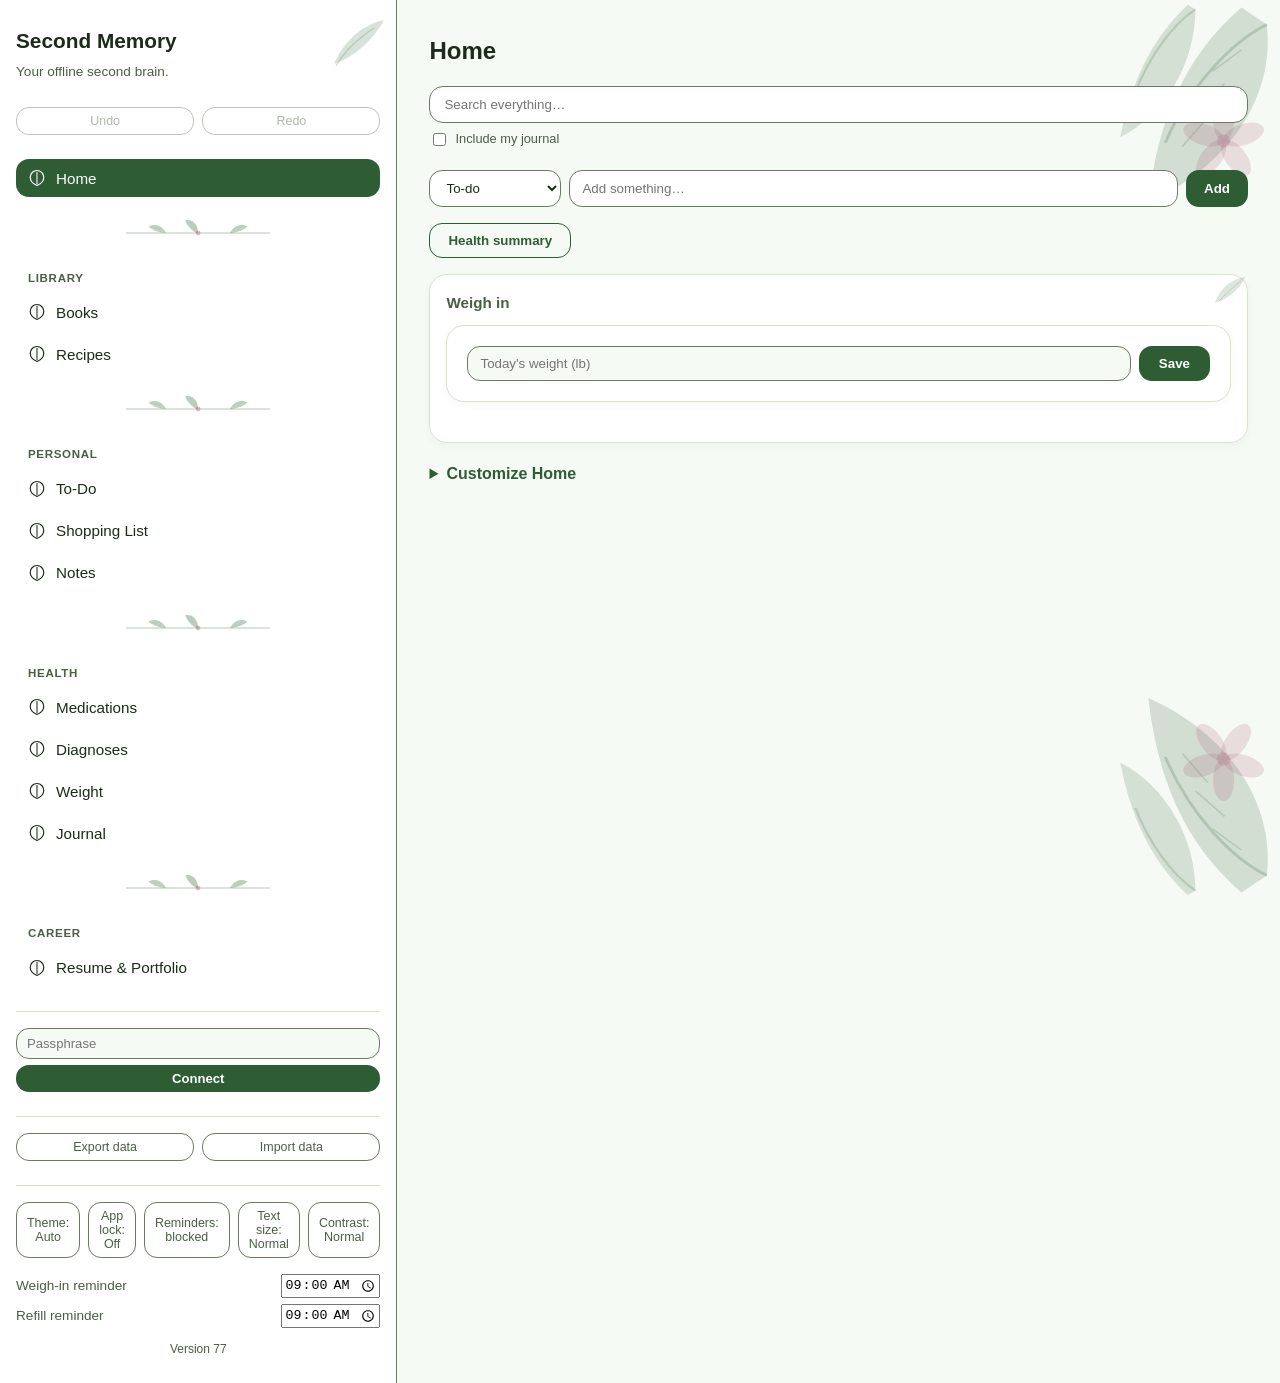
==== index.html @ 5f90b062 "v77: third full review: fix focus after recipe redraw, case-sensitive share grouping, to-do with no " ====
<!DOCTYPE html>
<html lang="en">
<head>
<meta charset="UTF-8">
<meta name="viewport" content="width=device-width, initial-scale=1.0">
<title>Second Memory</title>
<!-- Applies the Menu choices (theme, text size, contrast) and the lock state before the page paints, so nothing flashes. -->
<script>
try { var t = localStorage.getItem('secondMemory.theme.v1'); if (t === 'light' || t === 'dark') document.documentElement.setAttribute('data-theme', t); } catch (e) { /* storage unavailable: follow the device */ }
try { var z = localStorage.getItem('secondMemory.textSize.v1'); if (z === 'large' || z === 'larger') document.documentElement.setAttribute('data-text', z); } catch (e) { /* storage unavailable: normal size */ }
try { if (localStorage.getItem('secondMemory.contrast.v1') === 'high') document.documentElement.setAttribute('data-contrast', 'high'); } catch (e) { /* storage unavailable: normal contrast */ }
// If an app lock is set, start locked (the lock screen is shown by CSS until the PIN is entered).
try { if (localStorage.getItem('secondMemory.lock.v1')) document.documentElement.setAttribute('data-locked', '1'); } catch (e) { /* storage unavailable: no lock */ }
</script>
<link rel="stylesheet" href="style.css">
<link rel="manifest" href="manifest.json">
<link rel="icon" type="image/png" href="icons/apple-touch-icon.png">
<link rel="apple-touch-icon" sizes="180x180" href="icons/apple-touch-icon.png">
<meta name="mobile-web-app-capable" content="yes">
<meta name="apple-mobile-web-app-capable" content="yes">
<meta name="apple-mobile-web-app-title" content="Second Memory">
<meta name="apple-mobile-web-app-status-bar-style" content="black-translucent">
<meta name="theme-color" content="#2E5D34">
</head>
<body>
<!-- App shell: sidebar on the left, one visible tab section on the right. app.js shows a tab by un-hiding its section. -->
<div class="app-shell">
  <!-- Sidebar: app title, undo/redo, tab navigation (grouped), then sync and backup controls. On phones it collapses behind the Menu button. -->
  <nav class="sidebar" id="sidebar-nav-content" aria-label="Collections">
    <div class="sidebar-header">
      <h1>Second Memory</h1>
      <p class="tagline">Your offline second brain.</p>
      <button type="button" id="sidebar-toggle" class="sidebar-toggle" aria-expanded="false" aria-controls="sidebar-nav-content">
        <span class="sidebar-toggle-icon" aria-hidden="true"></span>
        Menu
      </button>
    </div>
    <!-- Undo/redo for the last add, edit, delete or move; enabled and labelled by app.js. -->
    <div class="undo-redo-panel" id="undo-redo-panel">
      <button type="button" id="undo-btn" disabled>Undo</button>
      <button type="button" id="redo-btn" disabled>Redo</button>
    </div>

    <!-- Tab navigation. Each button's data-tab names the section whose id is "<tab>-collection". -->
    <ul class="nav-list">
      <li class="nav-group">
        <ul class="nav-group-items">
          <li>
            <button type="button" class="nav-item" data-tab="home">
              <svg class="nav-icon" viewBox="0 0 24 24" width="18" height="18" aria-hidden="true" focusable="false">
                <path d="M12 2C7 2 3 6 3 11c0 5 4 9 9 11 5-2 9-6 9-11 0-5-4-9-9-9z" fill="none" stroke="currentColor" stroke-width="1.6"/>
                <path d="M12 4v16" stroke="currentColor" stroke-width="1.4"/>
              </svg>
              Home
            </button>
          </li>
        </ul>
      </li>
      <li class="nav-divider"><div class="leaf-divider" aria-hidden="true"></div></li>
      <li class="nav-group">
        <p class="nav-group-label">Library</p>
        <ul class="nav-group-items">
          <li>
            <button type="button" class="nav-item" data-tab="books">
              <svg class="nav-icon" viewBox="0 0 24 24" width="18" height="18" aria-hidden="true" focusable="false">
                <path d="M12 2C7 2 3 6 3 11c0 5 4 9 9 11 5-2 9-6 9-11 0-5-4-9-9-9z" fill="none" stroke="currentColor" stroke-width="1.6"/>
                <path d="M12 4v16" stroke="currentColor" stroke-width="1.4"/>
              </svg>
              Books
            </button>
          </li>
          <li>
            <button type="button" class="nav-item" data-tab="recipes">
              <svg class="nav-icon" viewBox="0 0 24 24" width="18" height="18" aria-hidden="true" focusable="false">
                <path d="M12 2C7 2 3 6 3 11c0 5 4 9 9 11 5-2 9-6 9-11 0-5-4-9-9-9z" fill="none" stroke="currentColor" stroke-width="1.6"/>
                <path d="M12 4v16" stroke="currentColor" stroke-width="1.4"/>
              </svg>
              Recipes
            </button>
          </li>
        </ul>
      </li>
      <li class="nav-divider"><div class="leaf-divider" aria-hidden="true"></div></li>
      <li class="nav-group">
        <p class="nav-group-label">Personal</p>
        <ul class="nav-group-items">
          <li>
            <button type="button" class="nav-item" data-tab="todo">
              <svg class="nav-icon" viewBox="0 0 24 24" width="18" height="18" aria-hidden="true" focusable="false">
                <path d="M12 2C7 2 3 6 3 11c0 5 4 9 9 11 5-2 9-6 9-11 0-5-4-9-9-9z" fill="none" stroke="currentColor" stroke-width="1.6"/>
                <path d="M12 4v16" stroke="currentColor" stroke-width="1.4"/>
              </svg>
              To-Do
            </button>
          </li>
          <li>
            <button type="button" class="nav-item" data-tab="shopping">
              <svg class="nav-icon" viewBox="0 0 24 24" width="18" height="18" aria-hidden="true" focusable="false">
                <path d="M12 2C7 2 3 6 3 11c0 5 4 9 9 11 5-2 9-6 9-11 0-5-4-9-9-9z" fill="none" stroke="currentColor" stroke-width="1.6"/>
                <path d="M12 4v16" stroke="currentColor" stroke-width="1.4"/>
              </svg>
              Shopping List
            </button>
          </li>
          <li>
            <button type="button" class="nav-item" data-tab="notes">
              <svg class="nav-icon" viewBox="0 0 24 24" width="18" height="18" aria-hidden="true" focusable="false">
                <path d="M12 2C7 2 3 6 3 11c0 5 4 9 9 11 5-2 9-6 9-11 0-5-4-9-9-9z" fill="none" stroke="currentColor" stroke-width="1.6"/>
                <path d="M12 4v16" stroke="currentColor" stroke-width="1.4"/>
              </svg>
              Notes
            </button>
          </li>
        </ul>
      </li>
      <li class="nav-divider"><div class="leaf-divider" aria-hidden="true"></div></li>
      <li class="nav-group">
        <p class="nav-group-label">Health</p>
        <ul class="nav-group-items">
          <li>
            <button type="button" class="nav-item" data-tab="medications">
              <svg class="nav-icon" viewBox="0 0 24 24" width="18" height="18" aria-hidden="true" focusable="false">
                <path d="M12 2C7 2 3 6 3 11c0 5 4 9 9 11 5-2 9-6 9-11 0-5-4-9-9-9z" fill="none" stroke="currentColor" stroke-width="1.6"/>
                <path d="M12 4v16" stroke="currentColor" stroke-width="1.4"/>
              </svg>
              Medications
            </button>
          </li>
          <li>
            <button type="button" class="nav-item" data-tab="diagnoses">
              <svg class="nav-icon" viewBox="0 0 24 24" width="18" height="18" aria-hidden="true" focusable="false">
                <path d="M12 2C7 2 3 6 3 11c0 5 4 9 9 11 5-2 9-6 9-11 0-5-4-9-9-9z" fill="none" stroke="currentColor" stroke-width="1.6"/>
                <path d="M12 4v16" stroke="currentColor" stroke-width="1.4"/>
              </svg>
              Diagnoses
            </button>
          </li>
          <li>
            <button type="button" class="nav-item" data-tab="weight">
              <svg class="nav-icon" viewBox="0 0 24 24" width="18" height="18" aria-hidden="true" focusable="false">
                <path d="M12 2C7 2 3 6 3 11c0 5 4 9 9 11 5-2 9-6 9-11 0-5-4-9-9-9z" fill="none" stroke="currentColor" stroke-width="1.6"/>
                <path d="M12 4v16" stroke="currentColor" stroke-width="1.4"/>
              </svg>
              Weight
            </button>
          </li>
          <li>
            <button type="button" class="nav-item" data-tab="journal">
              <svg class="nav-icon" viewBox="0 0 24 24" width="18" height="18" aria-hidden="true" focusable="false">
                <path d="M12 2C7 2 3 6 3 11c0 5 4 9 9 11 5-2 9-6 9-11 0-5-4-9-9-9z" fill="none" stroke="currentColor" stroke-width="1.6"/>
                <path d="M12 4v16" stroke="currentColor" stroke-width="1.4"/>
              </svg>
              Journal
            </button>
          </li>
        </ul>
      </li>
      <li class="nav-divider"><div class="leaf-divider" aria-hidden="true"></div></li>
      <li class="nav-group">
        <p class="nav-group-label">Career</p>
        <ul class="nav-group-items">
          <li>
            <button type="button" class="nav-item" data-tab="resume">
              <svg class="nav-icon" viewBox="0 0 24 24" width="18" height="18" aria-hidden="true" focusable="false">
                <path d="M12 2C7 2 3 6 3 11c0 5 4 9 9 11 5-2 9-6 9-11 0-5-4-9-9-9z" fill="none" stroke="currentColor" stroke-width="1.6"/>
                <path d="M12 4v16" stroke="currentColor" stroke-width="1.4"/>
              </svg>
              Resume &amp; Portfolio
            </button>
          </li>
        </ul>
      </li>
    </ul>

    <!-- Sync area: status line with Sync now / Change buttons, an unsynced-changes note, and the
         passphrase form shown until sync is set up. Sync only runs when the user asks. -->
    <div class="sync-panel">
      <div class="sync-status" id="sync-status" hidden>
        <span class="sync-status-text" id="sync-status-text" role="status">Sync not set up</span>
        <button type="button" class="sync-change-btn" id="sync-now-btn">Sync now</button>
        <button type="button" class="sync-change-btn" id="sync-change-btn">Change</button>
      </div>
      <p class="sync-pending" id="sync-pending" role="status" hidden></p>
      <div id="sync-setup" hidden>
        <form id="sync-setup-form" class="sync-setup-form">
          <input type="password" id="sync-token-input" placeholder="Passphrase" required aria-label="Sync passphrase">
          <button type="submit">Connect</button>
        </form>
      </div>
    </div>

    <!-- Backup area: export all data to a JSON file, or import one back (import merges, never wipes). -->
    <div class="data-io">
      <div class="data-io-buttons">
        <button type="button" id="export-data-btn" class="data-io-btn">Export data</button>
        <button type="button" id="import-data-btn" class="data-io-btn">Import data</button>
      </div>
      <input type="file" id="import-file-input" accept="application/json" hidden>
      <p class="sync-status-text data-io-status" id="data-io-status" role="status" hidden></p>
    </div>

    <!-- Menu footer: Theme, App lock, Reminders, Text size and Contrast buttons (labels filled by app.js) and the app version. -->
    <div class="data-io">
      <div class="data-io-buttons">
        <button type="button" id="theme-btn" class="data-io-btn">Theme: Auto</button>
        <button type="button" id="lock-btn" class="data-io-btn">App lock: Off</button>
        <button type="button" id="lock-now-btn" class="data-io-btn" hidden>Lock now</button>
        <button type="button" id="reminders-btn" class="data-io-btn">Reminders: Off</button>
        <button type="button" id="text-size-btn" class="data-io-btn">Text size: Normal</button>
        <button type="button" id="contrast-btn" class="data-io-btn">Contrast: Normal</button>
      </div>
      <p class="sync-status-text data-io-status" id="reminders-status" role="status" hidden></p>
      <!-- When the reminders go out each day; shown while Reminders is on. -->
      <div class="reminder-times" id="reminder-times" hidden>
        <label>Weigh-in reminder <input type="time" id="weigh-time-input" value="09:00" aria-label="Weigh-in reminder time"></label>
        <label>Refill reminder <input type="time" id="refill-time-input" value="09:00" aria-label="Refill reminder time"></label>
      </div>
      <p class="app-version" id="app-version"></p>
    </div>
  </nav>

  <!-- Main content: the reminder banner, then one <section> per tab. Only the active one is visible. -->
  <main class="content">
    <!-- Home tab: search-everything box, quick add, then today panels (to-dos, refills, weigh-in, weight, pinned recipes, still to buy, reading). Filled by renderHome; the Customize list hides panels. -->
    <section class="collection" id="home-collection" hidden>
      <div class="collection-toolbar">
        <h2>Home</h2>
      </div>

      <div class="global-search">
        <input type="search" id="global-search-input" placeholder="Search everything…" aria-label="Search everything">
        <label class="global-search-journal"><input type="checkbox" id="global-search-journal" autocomplete="off"> Include my journal</label>
        <div id="global-search-results" role="region" aria-label="Search results" aria-live="polite" hidden></div>
      </div>

      <!-- Quick add: drop a to-do, shopping item or note in without opening its tab. -->
      <form class="quick-add" id="quick-add-form">
        <select id="quick-add-type" aria-label="What to add">
          <option value="todo">To-do</option>
          <option value="shopping">Shopping item</option>
          <option value="note">Note</option>
        </select>
        <input type="text" id="quick-add-input" placeholder="Add something…" aria-label="Text to add" required>
        <button type="submit">Add</button>
        <p class="quick-add-status" id="quick-add-status" role="status" hidden></p>
      </form>

      <p class="home-actions"><button type="button" class="journal-summary-btn" id="health-summary-btn">Health summary</button></p>

      <p class="stats-line" id="home-stats"></p>
      <div id="home-backup-notes" hidden></div>
      <p class="empty-state" id="home-empty-state" hidden>
        Nothing needs your attention today — you're all caught up.
      </p>

      <div class="columns" id="home-widgets">
        <div class="column" id="home-todo-panel" hidden>
          <h3>To-Do</h3>
          <ul class="card-list" id="home-todo-list"></ul>
        </div>
        <div class="column" id="home-refills-panel" hidden>
          <h3>Medication Refills</h3>
          <ul class="card-list" id="home-refills-list"></ul>
        </div>
        <div class="column" id="home-weigh-panel" hidden>
          <h3>Weigh in</h3>
          <form class="home-weigh-form add-form" id="home-weigh-form" novalidate>
            <input type="number" id="home-weigh-input" min="0.1" max="1500" step="any" placeholder="Today's weight (lb)" aria-label="Today's weight in pounds">
            <button type="submit">Save</button>
          </form>
          <p class="form-error" id="home-weigh-error" role="alert" hidden></p>
        </div>
        <div class="column" id="home-weight-panel" hidden>
          <h3>Weight</h3>
          <p class="weight-trend" id="home-weight-text"></p>
          <svg class="home-sparkline" id="home-weight-spark" viewBox="0 0 120 32" role="img" aria-label="Recent weights"></svg>
        </div>
        <div class="column" id="home-recipes-panel" hidden>
          <h3>Pinned recipes</h3>
          <ul class="card-list" id="home-recipes-list"></ul>
        </div>
        <div class="column" id="home-shopping-panel" hidden>
          <h3>Still to buy</h3>
          <ul class="card-list" id="home-shopping-list"></ul>
        </div>
        <div class="column" id="home-reading-panel" hidden>
          <h3>Currently Reading</h3>
          <ul class="card-list" id="home-reading-list"></ul>
        </div>
      </div>

      <!-- Choose which of the panels above you want to see. Saved on this device. -->
      <details class="home-customize">
        <summary>Customize Home</summary>
        <div class="home-customize-list" id="home-customize-list"></div>
      </details>
    </section>

    <!-- Books tab: add form and one column per reading status. Cards come from books-card-template via renderBooks. -->
    <section class="collection" id="books-collection" hidden>
      <div class="collection-toolbar">
        <h2>Books</h2>
        <input type="search" id="books-search-input" placeholder="Search title or author…" aria-label="Search books">
        <select id="books-sort-input" aria-label="Sort books">
          <option value="author_asc">Sort: Author (A–Z)</option>
          <option value="title_asc">Sort: Title (A–Z)</option>
          <option value="date_added_desc">Sort: Date Added (Newest first)</option>
          <option value="date_added_asc">Sort: Date Added (Oldest first)</option>
        </select>
      </div>

      <p class="stats-line" id="books-stats"></p>

      <!-- Reading goal for this year: books finished so far, a progress bar, and a goal you set. Drawn by renderReadingGoal. -->
      <div class="reading-goal" id="reading-goal">
        <p class="reading-goal-text" id="reading-goal-text"></p>
        <progress class="reading-goal-bar" id="reading-goal-bar" max="1" value="0" aria-labelledby="reading-goal-text" hidden></progress>
        <p class="reading-goal-undated" id="reading-goal-undated" hidden></p>
        <form class="reading-goal-form" id="reading-goal-form" novalidate>
          <label for="reading-goal-input" id="reading-goal-label">Books to read this year</label>
          <input type="number" id="reading-goal-input" min="1" max="1000" step="1" placeholder="Goal" aria-label="Books to read this year">
          <button type="submit">Save goal</button>
          <button type="button" id="reading-goal-clear">Clear</button>
        </form>
        <p class="form-error" id="reading-goal-error" hidden></p>
      </div>

      <details class="add-dropdown">
      <summary>Add a book</summary>
      <form id="books-add-form" class="add-form">
        <input type="text" id="books-title-input" placeholder="Title" required aria-label="Book title">
        <input type="text" id="books-author-input" placeholder="Author" aria-label="Book author">
        <select id="books-status-input" aria-label="Status">
          <option value="want_to_buy">Want to buy</option>
          <option value="owned_unread">Owned — Unread</option>
          <option value="currently_reading">Currently Reading</option>
          <option value="owned_read">Owned — Read</option>
          <option value="textbook">Textbooks — Unread</option>
          <option value="textbook_read">Textbooks — Read</option>
          <option value="jons_bookshelf">Jon's Bookshelf — Unread</option>
          <option value="jons_bookshelf_read">Jon's Bookshelf — Read</option>
        </select>
        <button type="submit">Add book</button>
      </form>
      </details>

      <div class="columns book-columns">
        <div class="column" data-status="want_to_buy">
          <h3>Want to Buy <span class="count" data-count="want_to_buy">0</span></h3>
          <ul class="card-list" data-list="want_to_buy"></ul>
        </div>
        <div class="column" data-status="owned_unread">
          <h3>Owned — Unread <span class="count" data-count="owned_unread">0</span></h3>
          <ul class="card-list" data-list="owned_unread"></ul>
        </div>
        <div class="column" data-status="currently_reading">
          <h3>Currently Reading <span class="count" data-count="currently_reading">0</span></h3>
          <ul class="card-list" data-list="currently_reading"></ul>
        </div>
        <div class="column" data-status="owned_read">
          <h3>Owned — Read <span class="count" data-count="owned_read">0</span></h3>
          <ul class="card-list" data-list="owned_read"></ul>
        </div>
        <div class="column" data-status="textbook">
          <h3>Textbooks — Unread <span class="count" data-count="textbook">0</span></h3>
          <ul class="card-list" data-list="textbook"></ul>
        </div>
        <div class="column" data-status="textbook_read">
          <h3>Textbooks — Read <span class="count" data-count="textbook_read">0</span></h3>
          <ul class="card-list" data-list="textbook_read"></ul>
        </div>
        <div class="column" data-status="jons_bookshelf">
          <h3>Jon's Bookshelf — Unread <span class="count" data-count="jons_bookshelf">0</span></h3>
          <ul class="card-list" data-list="jons_bookshelf"></ul>
        </div>
        <div class="column" data-status="jons_bookshelf_read">
          <h3>Jon's Bookshelf — Read <span class="count" data-count="jons_bookshelf_read">0</span></h3>
          <ul class="card-list" data-list="jons_bookshelf_read"></ul>
        </div>
      </div>

      <p class="empty-state" id="books-empty-state" hidden>No books yet — add your first one above.</p>
    </section>

    <!-- Recipes tab: an "Add a recipe" dropdown, category chips and a row of recipe cards you scroll sideways (arrows or swipe). Cards come from recipes-card-template via renderRecipes. -->
    <section class="collection" id="recipes-collection" hidden>
      <div class="collection-toolbar toolbar-leaf">
        <h2>Recipes</h2>
        <input type="search" id="recipes-search-input" placeholder="Search recipes…" aria-label="Search recipes">
        <select id="recipes-sort-input" aria-label="Sort recipes">
          <option value="date_added_asc">Sort: Date Added (Oldest first)</option>
          <option value="date_added_desc">Sort: Date Added (Newest first)</option>
          <option value="title_asc">Sort: Title (A–Z)</option>
        </select>
      </div>

      <details class="add-dropdown" id="recipes-add-details">
      <summary>Add a recipe</summary>
      <form id="recipes-add-form" class="add-form add-form-stacked">
        <input type="text" id="recipes-title-input" placeholder="Title" required aria-label="Recipe title">
        <input type="text" id="recipes-category-input" placeholder="Category (optional)" aria-label="Recipe category">
        <textarea id="recipes-ingredients-input" placeholder="Ingredients (one per line)" aria-label="Recipe ingredients" rows="4"></textarea>
        <textarea id="recipes-steps-input" placeholder="Steps (one per line)" aria-label="Recipe steps" rows="4"></textarea>
        <textarea id="recipes-notes-input" placeholder="Notes (optional)" aria-label="Recipe notes" rows="2"></textarea>
        <button type="submit">Add recipe</button>
      </form>
      </details>

      <div class="chip-row" id="recipes-category-filters"></div>

      <div class="carousel">
        <button type="button" class="carousel-arrow" id="recipes-prev" aria-label="Previous recipes">&#8249;</button>
        <ul class="card-list carousel-track" id="recipes-list" tabindex="0" aria-label="Recipes, scroll sideways"></ul>
        <button type="button" class="carousel-arrow" id="recipes-next" aria-label="Next recipes">&#8250;</button>
      </div>

      <p class="empty-state" id="recipes-empty-state" hidden>No recipes yet — add your first one above.</p>
    </section>

    <!-- Medications tab: add form and list with start and refill dates. Cards come from medications-card-template via renderMedications. -->
    <section class="collection" id="medications-collection" hidden>
      <div class="collection-toolbar">
        <h2>Medications</h2>
        <input type="search" id="medications-search-input" placeholder="Search medications…" aria-label="Search medications">
        <select id="medications-sort-input" aria-label="Sort medications">
          <option value="name_asc">Sort: Name (A–Z)</option>
          <option value="start_date_desc">Sort: Start Date (Newest first)</option>
          <option value="start_date_asc">Sort: Start Date (Oldest first)</option>
        </select>
      </div>

      <details class="add-dropdown">
      <summary>Add a medication</summary>
      <form id="medications-add-form" class="add-form add-form-stacked">
        <input type="text" id="medications-name-input" placeholder="Name" required aria-label="Medication name">
        <input type="text" id="medications-dosage-input" placeholder="Dosage (e.g. 10mg)" aria-label="Medication dosage">
        <input type="text" id="medications-frequency-input" placeholder="Frequency (e.g. twice daily)" aria-label="Medication frequency">
        <input type="text" id="medications-doctor-input" placeholder="Prescribing doctor" aria-label="Prescribing doctor">
        <label class="date-field">Start date
          <input type="date" id="medications-start-input" min="1990-01-01" max="2100-12-31" aria-label="Start date">
        </label>
        <label class="date-field">Next refill date
          <input type="date" id="medications-refill-input" min="1990-01-01" max="2100-12-31" aria-label="Next refill date">
        </label>
        <textarea id="medications-notes-input" placeholder="Notes (optional)" aria-label="Medication notes" rows="2"></textarea>
        <p class="form-error" id="medications-form-error" hidden></p>
        <button type="submit">Add medication</button>
      </form>
      </details>

      <ul class="card-list flat-list" id="medications-list"></ul>

      <p class="empty-state" id="medications-empty-state" hidden>No medications yet — add your first one above.</p>
    </section>

    <!-- Journal tab: private, device-only entries (never synced). A step-by-step wizard for new entries,
         search and filters, a trends chart, a sideways timeline, and journal-only backup/restore.
         Built by renderJournal; the wizard by renderJournalStep. Uses no <template>. -->
    <section class="collection" id="journal-collection" hidden>
      <div class="collection-toolbar">
        <h2>Journal</h2>
      </div>
      <p class="stats-line journal-privacy">Private to this device and browser &mdash; never sent to the sync server. Use &ldquo;Back up journal&rdquo; below to keep a copy.</p>

      <div class="journal-start" id="journal-start">
        <button type="button" class="journal-start-btn" data-journal-type="daily">New journal entry</button>
        <button type="button" class="journal-start-btn" data-journal-type="dream">New dream entry</button>
        <button type="button" class="journal-start-btn" data-journal-type="therapy">New therapy session entry</button>
        <button type="button" class="journal-summary-btn" id="therapy-summary-btn">Therapy summary</button>

        <!-- A reflective prompt that changes each day; "Write about this" starts a journal entry with it filled in. -->
        <div class="journal-extra journal-prompt">
          <p class="journal-extra-label">Prompt of the day</p>
          <p class="journal-prompt-text" id="journal-prompt-text"></p>
          <button type="button" class="journal-secondary-btn" id="journal-prompt-btn">Write about this</button>
        </div>

        <!-- Entries written on this date one year ago (hidden when there are none). Filled by renderJournalExtras. -->
        <div class="journal-extra journal-lookback" id="journal-lookback" hidden>
          <p class="journal-extra-label">This day last year</p>
          <ul class="journal-lookback-list" id="journal-lookback-list"></ul>
        </div>
      </div>

      <form id="journal-wizard" class="journal-wizard" hidden>
        <p class="journal-progress" id="journal-progress" aria-live="polite"></p>
        <h3 class="journal-question" id="journal-question" aria-live="polite"></h3>
        <p class="journal-hint" id="journal-hint" hidden></p>
        <div class="journal-answer" id="journal-answer"></div>
        <p class="form-error" id="journal-error" role="alert" hidden></p>
        <div class="journal-wizard-actions">
          <button type="button" id="journal-back-btn" class="journal-secondary-btn">Back</button>
          <button type="button" id="journal-cancel-btn" class="journal-secondary-btn">Cancel</button>
          <button type="button" id="journal-skip-btn" class="journal-secondary-btn">Skip</button>
          <button type="submit" id="journal-next-btn">Next</button>
        </div>
      </form>

      <input type="search" id="journal-search-input" class="journal-search" placeholder="Search your journal…" aria-label="Search journal entries">
      <div class="chip-row" id="journal-filters"></div>
      <p class="sync-status-text" id="journal-search-count" role="status" hidden></p>

      <details class="journal-trends" id="journal-trends">
        <summary>Trends</summary>
        <div class="chip-row" id="journal-trend-range"></div>
        <p class="journal-trend-summary" id="journal-trend-summary"></p>
        <div id="journal-trend-chart" class="journal-chart"></div>
        <p class="journal-trend-legend" id="journal-trend-legend" hidden>
          <span><i class="trend-swatch trend-daily"></i> Day rating (journal)</span>
          <span><i class="trend-swatch trend-therapy"></i> Mood after therapy</span>
        </p>
        <p class="journal-trend-feelings" id="journal-trend-feelings"></p>
      </details>

      <div class="journal-nav" id="journal-nav" hidden>
        <button type="button" id="journal-scroll-prev" class="journal-secondary-btn" aria-label="Earlier entries">&lsaquo; Earlier</button>
        <div class="journal-date-strip" id="journal-date-strip" role="group" aria-label="Jump to a date"></div>
        <button type="button" id="journal-scroll-next" class="journal-secondary-btn" aria-label="Later entries">Later &rsaquo;</button>
      </div>
      <ul class="card-list journal-timeline" id="journal-list" tabindex="0" aria-label="Journal entries, oldest to newest. Scroll sideways."></ul>
      <p class="empty-state" id="journal-empty-state" hidden>No entries yet &mdash; start one above.</p>

      <div class="data-io-buttons journal-backup">
        <button type="button" id="journal-export-btn" class="data-io-btn">Back up journal</button>
        <button type="button" id="journal-import-btn" class="data-io-btn">Restore journal</button>
      </div>
      <input type="file" id="journal-import-file" accept="application/json" hidden>
      <p class="sync-status-text" id="journal-backup-last"></p>
      <p class="sync-status-text" id="journal-backup-status" role="status" hidden></p>
    </section>

    <!-- Weight tab: four headline figures (renderWeightStats), add form, and history. Cards come from weight-card-template via renderWeights. -->
    <section class="collection" id="weight-collection" hidden>
      <div class="collection-toolbar">
        <h2>Weight</h2>
      </div>

      <div class="weight-stats" id="weight-stats">
        <div class="weight-stat" data-stat="oldest">
          <span class="weight-stat-label">Oldest</span>
          <strong class="weight-stat-value">&mdash;</strong>
          <span class="weight-stat-date"></span>
        </div>
        <div class="weight-stat" data-stat="highest">
          <span class="weight-stat-label">Highest</span>
          <strong class="weight-stat-value">&mdash;</strong>
          <span class="weight-stat-date"></span>
        </div>
        <div class="weight-stat" data-stat="lowest">
          <span class="weight-stat-label">Lowest</span>
          <strong class="weight-stat-value">&mdash;</strong>
          <span class="weight-stat-date"></span>
        </div>
        <div class="weight-stat" data-stat="recent">
          <span class="weight-stat-label">Most recent</span>
          <strong class="weight-stat-value">&mdash;</strong>
          <span class="weight-stat-date"></span>
        </div>
      </div>

      <!-- Weight over time: a line chart with an optional goal line and a "last 30 days" change. Drawn by renderWeightChart. -->
      <div class="weight-chart-box" id="weight-chart-box">
        <div class="weight-chart-toolbar">
          <div class="chip-row weight-range-row" id="weight-range-row" role="group" aria-label="Chart range">
            <button type="button" class="chip chip-active" data-range="all">All</button>
            <button type="button" class="chip" data-range="90">90 days</button>
            <button type="button" class="chip" data-range="30">30 days</button>
          </div>
        </div>
        <svg class="weight-chart" id="weight-chart" viewBox="0 0 600 260" role="img" aria-label="Weight over time"></svg>
        <p class="weight-trend" id="weight-trend"></p>
        <form class="weight-goal-form" id="weight-goal-form" novalidate>
          <label for="weight-goal-input">Goal weight (lb)</label>
          <input type="number" id="weight-goal-input" min="0.1" max="1500" step="any" placeholder="Optional" aria-label="Goal weight in pounds">
          <button type="submit">Save goal</button>
          <button type="button" id="weight-goal-clear">Clear</button>
        </form>
        <p class="form-error" id="weight-goal-error" hidden></p>
      </div>

      <details class="add-dropdown">
      <summary>Add a weight</summary>
      <form id="weight-add-form" class="add-form add-form-stacked">
        <label class="date-field">Date
          <input type="date" id="weight-date-input" required aria-label="Date weighed">
        </label>
        <input type="number" id="weight-value-input" placeholder="Weight (lb)" min="0.1" max="1500" step="any" required aria-label="Weight in pounds">
        <input type="text" id="weight-note-input" placeholder="Note (optional)" aria-label="Note">
        <p class="form-error" id="weight-form-error" hidden></p>
        <button type="submit">Add weight</button>
      </form>
      </details>

      <h3 class="subsection-heading">History</h3>
      <ul class="card-list flat-list" id="weight-list"></ul>
      <p class="empty-state" id="weight-empty-state" hidden>No weights yet &mdash; add your first one above.</p>
    </section>

    <!-- Diagnoses tab: add form and one flat list of diagnoses. Cards come from diagnoses-card-template via renderDiagnoses. -->
    <section class="collection" id="diagnoses-collection" hidden>
      <div class="collection-toolbar">
        <h2>Diagnoses</h2>
        <input type="search" id="diagnoses-search-input" placeholder="Search diagnoses…" aria-label="Search diagnoses">
        <select id="diagnoses-sort-input" aria-label="Sort diagnoses">
          <option value="condition_asc">Sort: Condition (A–Z)</option>
          <option value="date_diagnosed_desc">Sort: Date Diagnosed (Newest first)</option>
          <option value="date_diagnosed_asc">Sort: Date Diagnosed (Oldest first)</option>
        </select>
      </div>

      <details class="add-dropdown">
      <summary>Add a diagnosis</summary>
      <form id="diagnoses-add-form" class="add-form add-form-stacked">
        <input type="text" id="diagnoses-condition-input" placeholder="Condition" required aria-label="Condition name">
        <label class="date-field">Date diagnosed
          <input type="date" id="diagnoses-date-input" aria-label="Date diagnosed">
        </label>
        <input type="text" id="diagnoses-provider-input" placeholder="Diagnosing provider" aria-label="Diagnosing provider">
        <textarea id="diagnoses-notes-input" placeholder="Notes (optional)" aria-label="Diagnosis notes" rows="2"></textarea>
        <button type="submit">Add diagnosis</button>
      </form>
      </details>

      <ul class="card-list flat-list" id="diagnoses-list"></ul>

      <p class="empty-state" id="diagnoses-empty-state" hidden>No diagnoses yet — add your first one above.</p>
    </section>

    <!-- To-Do tab: add form (with optional repeat), done/not-done chips and a flat list. Cards come from todo-card-template via renderTodos. -->
    <section class="collection" id="todo-collection" hidden>
      <div class="collection-toolbar toolbar-leaf">
        <h2>To-Do</h2>
        <input type="search" id="todo-search-input" placeholder="Search tasks…" aria-label="Search to-dos">
        <select id="todo-sort-input" aria-label="Sort to-dos">
          <option value="due_date_asc">Sort: Due Date (Soonest first)</option>
          <option value="due_date_desc">Sort: Due Date (Latest first)</option>
          <option value="date_added_desc">Sort: Date Added (Newest first)</option>
          <option value="date_added_asc">Sort: Date Added (Oldest first)</option>
        </select>
      </div>

      <form id="todo-add-form" class="add-form">
        <input type="text" id="todo-task-input" placeholder="Task" required aria-label="Task">
        <label class="date-field">Due date
          <input type="date" id="todo-due-input" aria-label="Due date">
        </label>
        <select id="todo-repeat-input" aria-label="Repeat">
          <option value="">Doesn't repeat</option>
          <option value="daily">Repeats every day</option>
          <option value="weekly">Repeats every week</option>
          <option value="monthly">Repeats every month</option>
        </select>
        <button type="submit">Add to-do</button>
      </form>

      <div class="chip-row" id="todo-completed-filters"></div>

      <ul class="card-list flat-list" id="todo-list"></ul>

      <p class="empty-state" id="todo-empty-state" hidden>No to-dos yet — add your first one above.</p>
    </section>

    <!-- Shopping List tab: add form, category and checked chips, flat list. Cards come from shopping-card-template via renderShoppingList. -->
    <section class="collection" id="shopping-collection" hidden>
      <div class="collection-toolbar toolbar-leaf">
        <h2>Shopping List</h2>
        <input type="search" id="shopping-search-input" placeholder="Search items…" aria-label="Search shopping list">
        <select id="shopping-sort-input" aria-label="Sort shopping list">
          <option value="date_added_asc">Sort: Date Added (Oldest first)</option>
          <option value="date_added_desc">Sort: Date Added (Newest first)</option>
          <option value="item_asc">Sort: Item (A–Z)</option>
        </select>
      </div>

      <form id="shopping-add-form" class="add-form">
        <input type="text" id="shopping-item-input" placeholder="Item" required aria-label="Item">
        <input type="text" id="shopping-quantity-input" placeholder="Quantity (optional)" aria-label="Quantity">
        <input type="text" id="shopping-category-input" placeholder="Category (optional)" aria-label="Category">
        <button type="submit">Add item</button>
      </form>

      <!-- Share the list as text (share sheet, else copied to the clipboard). -->
      <p class="share-row">
        <button type="button" class="share-btn" id="shopping-share-btn">Share list</button>
        <span class="share-status" id="shopping-share-status" role="status"></span>
      </p>

      <!-- Things bought before that are not on the list now; one tap puts them back (renderBuyAgain). -->
      <div class="buy-again" id="shopping-buy-again" hidden>
        <p class="buy-again-label">Buy again</p>
        <div class="chip-row" id="shopping-buy-again-chips"></div>
      </div>

      <div class="chip-row" id="shopping-category-filters"></div>
      <div class="chip-row" id="shopping-checked-filters"></div>

      <ul class="card-list flat-list" id="shopping-list"></ul>

      <p class="empty-state" id="shopping-empty-state" hidden>Your shopping list is empty — add an item above.</p>
    </section>

    <!-- Notes tab: add form and a list of note previews. Cards come from notes-card-template via renderNotes. -->
    <section class="collection" id="notes-collection" hidden>
      <div class="collection-toolbar toolbar-leaf">
        <h2>Notes</h2>
        <input type="search" id="notes-search-input" placeholder="Search notes…" aria-label="Search notes">
        <select id="notes-sort-input" aria-label="Sort notes">
          <option value="date_modified_desc">Sort: Last Updated (Newest first)</option>
          <option value="date_modified_asc">Sort: Last Updated (Oldest first)</option>
          <option value="date_added_desc">Sort: Date Added (Newest first)</option>
          <option value="date_added_asc">Sort: Date Added (Oldest first)</option>
          <option value="title_asc">Sort: Title (A–Z)</option>
        </select>
      </div>

      <details class="add-dropdown">
      <summary>Add a note</summary>
      <form id="notes-add-form" class="add-form add-form-stacked">
        <input type="text" id="notes-title-input" placeholder="Title (optional)" aria-label="Note title">
        <textarea id="notes-body-input" placeholder="Write a note…" aria-label="Note body" rows="4"></textarea>
        <p class="form-error" id="notes-form-error" hidden></p>
        <button type="submit">Add note</button>
      </form>
      </details>

      <ul class="card-list flat-list" id="notes-list"></ul>

      <p class="empty-state" id="notes-empty-state" hidden>No notes yet — add your first one above.</p>
    </section>

    <!-- Resume & Portfolio tab: saved links with notes. Cards come from resume-card-template via renderLinks. -->
    <section class="collection" id="resume-collection" hidden>
      <div class="collection-toolbar toolbar-leaf">
        <h2>Resume &amp; Portfolio</h2>
        <input type="search" id="resume-search-input" placeholder="Search links…" aria-label="Search links">
        <select id="resume-sort-input" aria-label="Sort links">
          <option value="date_added_asc">Sort: Date Added (Oldest first)</option>
          <option value="date_added_desc">Sort: Date Added (Newest first)</option>
          <option value="label_asc">Sort: Label (A–Z)</option>
        </select>
      </div>

      <form id="resume-add-form" class="add-form add-form-stacked">
        <input type="text" id="resume-label-input" placeholder="Label (e.g. Resume)" required aria-label="Link label">
        <input type="text" id="resume-url-input" placeholder="URL" required aria-label="Link URL">
        <textarea id="resume-notes-input" placeholder="Notes (optional)" aria-label="Link notes" rows="2"></textarea>
        <p class="form-error" id="resume-form-error" hidden></p>
        <button type="submit">Add link</button>
      </form>

      <ul class="card-list flat-list" id="resume-list"></ul>

      <p class="empty-state" id="resume-empty-state" hidden>No links yet — add your resume, portfolio, or other professional links above.</p>
    </section>

  </main>
</div>

<!-- Card templates. app.js clones each one per record and fills in the text; a template is never shown
     itself. Every card has a view block and a hidden edit form that the Edit button swaps in. -->

<!-- One book in a status column on the Books tab (renderBooks). -->
<template id="books-card-template">
  <li class="book-card">
    <div class="book-view">
      <div class="book-info">
        <strong class="book-title"></strong>
        <span class="book-author"></span>
        <span class="book-finished" hidden></span>
        <span class="book-rating"></span>
      </div>
      <div class="book-actions">
        <label class="rating-label" hidden>
          Rating:
          <select class="rating-select">
            <option value="">—</option>
            <option value="1">★</option>
            <option value="2">★★</option>
            <option value="3">★★★</option>
            <option value="4">★★★★</option>
            <option value="5">★★★★★</option>
          </select>
        </label>
        <select class="move-select" aria-label="Move to status">
          <option value="want_to_buy">Move: Want to buy</option>
          <option value="owned_unread">Move: Owned — Unread</option>
          <option value="currently_reading">Move: Currently Reading</option>
          <option value="owned_read">Move: Owned — Read</option>
          <option value="textbook">Move: Textbooks — Unread</option>
          <option value="textbook_read">Move: Textbooks — Read</option>
          <option value="jons_bookshelf">Move: Jon's Bookshelf — Unread</option>
          <option value="jons_bookshelf_read">Move: Jon's Bookshelf — Read</option>
        </select>
        <button type="button" class="edit-btn">Edit</button>
        <button type="button" class="delete-btn" aria-label="Delete book">Delete</button>
      </div>
    </div>
    <form class="book-edit-form" hidden>
      <input type="text" class="book-edit-title" placeholder="Title" required aria-label="Edit book title">
      <input type="text" class="book-edit-author" placeholder="Author" aria-label="Edit book author">
      <label class="date-field book-edit-finished-field" hidden>Date finished
        <input type="date" class="book-edit-finished" min="1990-01-01" max="2100-12-31" aria-label="Edit date finished">
      </label>
      <div class="book-actions">
        <button type="submit">Save</button>
        <button type="button" class="cancel-btn">Cancel</button>
      </div>
    </form>
  </li>
</template>

<!-- One recipe on the Recipes tab (renderRecipes). -->
<template id="recipes-card-template">
  <li class="recipe-card">
    <div class="recipe-view">
      <div class="recipe-header">
        <strong class="recipe-title"></strong>
        <span class="recipe-category badge" hidden></span>
      </div>
      <div class="recipe-section recipe-ingredients-section" hidden>
        <h4>Ingredients</h4>
        <div class="recipe-scale" role="group" aria-label="Scale the amounts">
          <span class="recipe-scale-label">Scale:</span>
          <button type="button" class="chip" data-scale="0.5">&frac12;&times;</button>
          <button type="button" class="chip" data-scale="1">1&times;</button>
          <button type="button" class="chip" data-scale="2">2&times;</button>
          <button type="button" class="chip" data-scale="3">3&times;</button>
        </div>
        <ul class="recipe-ingredients scroll-block"></ul>
      </div>
      <div class="recipe-section recipe-steps-section" hidden>
        <h4>Steps</h4>
        <ol class="recipe-steps scroll-block"></ol>
      </div>
      <p class="recipe-notes" hidden></p>
      <div class="recipe-actions">
        <button type="button" class="pin-btn" aria-pressed="false">Pin</button>
        <button type="button" class="cook-mode-btn" hidden>Cook mode</button>
        <button type="button" class="add-to-shopping-btn" hidden>Add to shopping list</button>
        <button type="button" class="edit-btn">Edit</button>
        <button type="button" class="delete-btn" aria-label="Delete recipe">Delete</button>
      </div>
      <p class="recipe-shop-status" role="status" hidden>
        <span class="recipe-shop-status-text"></span>
        <button type="button" class="recipe-open-shopping">View shopping list</button>
      </p>
    </div>
    <form class="recipe-edit-form" hidden>
      <input type="text" class="recipe-edit-title" placeholder="Title" required aria-label="Edit recipe title">
      <input type="text" class="recipe-edit-category" placeholder="Category (optional)" aria-label="Edit recipe category">
      <textarea class="recipe-edit-ingredients" placeholder="Ingredients (one per line)" aria-label="Edit recipe ingredients" rows="4"></textarea>
      <textarea class="recipe-edit-steps" placeholder="Steps (one per line)" aria-label="Edit recipe steps" rows="4"></textarea>
      <textarea class="recipe-edit-notes" placeholder="Notes (optional)" aria-label="Edit recipe notes" rows="2"></textarea>
      <div class="recipe-actions">
        <button type="submit">Save</button>
        <button type="button" class="cancel-btn">Cancel</button>
      </div>
    </form>
  </li>
</template>

<!-- One medication on the Medications tab (renderMedications). -->
<template id="medications-card-template">
  <li class="med-card">
    <div class="med-view">
      <div class="med-info">
        <strong class="med-name"></strong>
        <span class="med-field med-dosage-field" hidden><span class="field-label">Dosage:</span> <span class="med-dosage"></span></span>
        <span class="med-field med-frequency-field" hidden><span class="field-label">Frequency:</span> <span class="med-frequency"></span></span>
        <span class="med-field med-doctor-field" hidden><span class="field-label">Prescriber:</span> <span class="med-doctor"></span></span>
      </div>
      <div class="med-dates">
        <label class="date-field">Start date
          <input type="date" class="med-start-date" min="1990-01-01" max="2100-12-31" aria-label="Start date">
          <small class="unknown-hint" hidden>unknown</small>
        </label>
        <label class="date-field">Next refill date
          <input type="date" class="med-refill-date" min="1990-01-01" max="2100-12-31" aria-label="Next refill date">
          <small class="refill-hint" hidden></small>
        </label>
        <p class="form-error med-date-error" hidden></p>
      </div>
      <p class="med-notes" hidden></p>
      <!-- "Picked up refill" moves the refill date forward by the remembered number of days. -->
      <div class="refill-pickup">
        <button type="button" class="refill-picked-btn">Picked up refill</button>
        <button type="button" class="refill-change-btn" hidden>Change days</button>
        <div class="refill-interval" hidden>
          <span>Picked up &mdash; refills every:</span>
          <button type="button" class="chip" data-days="30">30 days</button>
          <button type="button" class="chip" data-days="60">60 days</button>
          <button type="button" class="chip" data-days="90">90 days</button>
        </div>
      </div>
      <div class="med-actions">
        <button type="button" class="edit-btn">Edit</button>
        <button type="button" class="delete-btn" aria-label="Delete medication">Delete</button>
      </div>
    </div>
    <form class="med-edit-form" hidden>
      <input type="text" class="med-edit-name" placeholder="Name" required aria-label="Edit medication name">
      <input type="text" class="med-edit-dosage" placeholder="Dosage (e.g. 10mg)" aria-label="Edit medication dosage">
      <input type="text" class="med-edit-frequency" placeholder="Frequency (e.g. twice daily)" aria-label="Edit medication frequency">
      <input type="text" class="med-edit-doctor" placeholder="Prescribing doctor" aria-label="Edit prescribing doctor">
      <textarea class="med-edit-notes" placeholder="Notes (optional)" aria-label="Edit medication notes" rows="2"></textarea>
      <p class="form-error med-edit-error" hidden></p>
      <div class="med-actions">
        <button type="submit">Save</button>
        <button type="button" class="cancel-btn">Cancel</button>
      </div>
    </form>
  </li>
</template>

<!-- One weight entry in the Weight history (renderWeights). -->
<template id="weight-card-template">
  <li class="weight-card">
    <div class="weight-view">
      <div class="weight-info">
        <strong class="weight-entry-value"></strong>
        <span class="weight-entry-date"></span>
        <span class="weight-entry-note" hidden></span>
      </div>
      <div class="weight-actions">
        <button type="button" class="edit-btn">Edit</button>
        <button type="button" class="delete-btn" aria-label="Delete weight entry">Delete</button>
      </div>
    </div>
    <form class="weight-edit-form" hidden>
      <input type="date" class="weight-edit-date" required aria-label="Edit date weighed">
      <input type="number" class="weight-edit-value" min="0.1" max="1500" step="any" required aria-label="Edit weight in pounds">
      <input type="text" class="weight-edit-note" placeholder="Note (optional)" aria-label="Edit note">
      <p class="form-error weight-edit-error" hidden></p>
      <div class="weight-actions">
        <button type="submit">Save</button>
        <button type="button" class="cancel-btn">Cancel</button>
      </div>
    </form>
  </li>
</template>

<!-- One diagnosis in the Diagnoses list (renderDiagnoses). -->
<template id="diagnoses-card-template">
  <li class="diagnosis-card">
    <div class="diagnosis-view">
      <div class="diagnosis-info">
        <strong class="diagnosis-condition"></strong>
        <span class="diagnosis-date"></span>
        <span class="diagnosis-provider" hidden></span>
      </div>
      <p class="diagnosis-notes" hidden></p>
      <div class="diagnosis-actions">
        <button type="button" class="edit-btn">Edit</button>
        <button type="button" class="delete-btn" aria-label="Delete diagnosis">Delete</button>
      </div>
    </div>
    <form class="diagnosis-edit-form" hidden>
      <input type="text" class="diagnosis-edit-condition" placeholder="Condition" required aria-label="Edit condition name">
      <label class="date-field">Date diagnosed
        <input type="date" class="diagnosis-edit-date" aria-label="Edit date diagnosed">
      </label>
      <input type="text" class="diagnosis-edit-provider" placeholder="Diagnosing provider" aria-label="Edit diagnosing provider">
      <textarea class="diagnosis-edit-notes" placeholder="Notes (optional)" aria-label="Edit diagnosis notes" rows="2"></textarea>
      <div class="diagnosis-actions">
        <button type="submit">Save</button>
        <button type="button" class="cancel-btn">Cancel</button>
      </div>
    </form>
  </li>
</template>

<!-- One task on the To-Do tab (renderTodos). -->
<template id="todo-card-template">
  <li class="todo-item">
    <div class="todo-view">
      <label class="todo-check">
        <input type="checkbox" class="todo-completed-checkbox" aria-label="Mark complete">
        <span class="todo-task"></span>
      </label>
      <span class="todo-due" hidden></span>
      <span class="todo-repeat badge" hidden></span>
      <button type="button" class="snooze-btn" data-days="1" aria-label="Snooze until tomorrow" hidden>Tomorrow</button>
      <button type="button" class="snooze-btn" data-days="7" aria-label="Snooze until next week" hidden>Next week</button>
      <button type="button" class="edit-btn">Edit</button>
      <button type="button" class="delete-btn" aria-label="Delete to-do">Delete</button>
    </div>
    <form class="todo-edit-form" hidden>
      <input type="text" class="todo-edit-task" placeholder="Task" required aria-label="Edit task">
      <label class="date-field">Due date
        <input type="date" class="todo-edit-due" aria-label="Edit due date">
      </label>
      <select class="todo-edit-repeat" aria-label="Edit repeat">
        <option value="">Doesn't repeat</option>
        <option value="daily">Repeats every day</option>
        <option value="weekly">Repeats every week</option>
        <option value="monthly">Repeats every month</option>
      </select>
      <button type="submit">Save</button>
      <button type="button" class="cancel-btn">Cancel</button>
    </form>
  </li>
</template>

<!-- One item on the Shopping List tab (renderShoppingList). -->
<template id="shopping-card-template">
  <li class="shopping-item">
    <div class="shopping-view">
      <label class="shopping-check">
        <input type="checkbox" class="shopping-checked-checkbox" aria-label="Mark checked">
        <span class="shopping-item-name"></span>
      </label>
      <span class="shopping-quantity" hidden></span>
      <span class="shopping-category badge" hidden></span>
      <button type="button" class="edit-btn">Edit</button>
      <button type="button" class="delete-btn" aria-label="Delete item">Delete</button>
    </div>
    <form class="shopping-edit-form" hidden>
      <input type="text" class="shopping-edit-item" placeholder="Item" required aria-label="Edit item">
      <input type="text" class="shopping-edit-quantity" placeholder="Quantity (optional)" aria-label="Edit quantity">
      <input type="text" class="shopping-edit-category" placeholder="Category (optional)" aria-label="Edit category">
      <button type="submit">Save</button>
      <button type="button" class="cancel-btn">Cancel</button>
    </form>
  </li>
</template>

<!-- One note on the Notes tab (renderNotes). -->
<template id="notes-card-template">
  <li class="note-card">
    <div class="note-view">
      <strong class="note-title"></strong>
      <p class="note-body-preview"></p>
      <span class="note-modified"></span>
      <div class="note-actions">
        <button type="button" class="edit-btn">Edit</button>
        <button type="button" class="delete-btn" aria-label="Delete note">Delete</button>
      </div>
    </div>
    <form class="note-edit-form" hidden>
      <input type="text" class="note-edit-title" placeholder="Title (optional)" aria-label="Edit note title">
      <textarea class="note-edit-body" placeholder="Write a note…" aria-label="Edit note body" rows="4"></textarea>
      <p class="form-error note-edit-error" hidden></p>
      <div class="note-actions">
        <button type="submit">Save</button>
        <button type="button" class="cancel-btn">Cancel</button>
      </div>
    </form>
  </li>
</template>

<!-- One saved link on the Resume & Portfolio tab (renderLinks). -->
<template id="resume-card-template">
  <li class="link-card">
    <div class="link-view">
      <div class="link-info">
        <strong class="link-label"></strong>
        <a class="link-url" target="_blank" rel="noopener noreferrer"></a>
      </div>
      <p class="link-notes" hidden></p>
      <div class="link-actions">
        <button type="button" class="edit-btn">Edit</button>
        <button type="button" class="delete-btn" aria-label="Delete link">Delete</button>
      </div>
    </div>
    <form class="link-edit-form" hidden>
      <input type="text" class="link-edit-label" placeholder="Label (e.g. Resume)" required aria-label="Edit link label">
      <input type="text" class="link-edit-url" placeholder="URL" required aria-label="Edit link URL">
      <textarea class="link-edit-notes" placeholder="Notes (optional)" aria-label="Edit link notes" rows="2"></textarea>
      <p class="form-error link-edit-error" hidden></p>
      <div class="link-actions">
        <button type="submit">Save</button>
        <button type="button" class="cancel-btn">Cancel</button>
      </div>
    </form>
  </li>
</template>

<!-- Therapy summary dialog, opened from the Journal tab. A full-screen overlay that can be printed,
     saved as PDF or copied as text; its body is filled by renderTherapySummary. -->
<div class="summary-overlay" id="therapy-summary" role="dialog" aria-modal="true" aria-labelledby="therapy-summary-title" hidden>
  <div class="summary-sheet">
    <div class="summary-toolbar summary-no-print">
      <label class="summary-count-label">Sessions
        <select id="therapy-summary-count" aria-label="How many recent sessions to include">
          <option value="3">Last 3</option>
          <option value="5" selected>Last 5</option>
          <option value="10">Last 10</option>
        </select>
      </label>
      <button type="button" id="therapy-summary-print" class="summary-btn">Print or save as PDF</button>
      <button type="button" id="therapy-summary-copy" class="summary-btn">Copy text</button>
      <button type="button" id="therapy-summary-close" class="summary-btn">Close</button>
    </div>
    <p class="summary-status summary-no-print" id="therapy-summary-status" role="status" hidden></p>
    <div id="therapy-summary-body" class="summary-body"></div>
  </div>
</div>

<!-- Health summary: medications, diagnoses and weight on one printable page (no journal). Opened from Home;
     filled by renderHealthSummary. Uses the same sheet styles as the therapy summary. -->
<div class="summary-overlay" id="health-summary" role="dialog" aria-modal="true" aria-labelledby="health-summary-title" hidden>
  <div class="summary-sheet">
    <div class="summary-toolbar summary-no-print">
      <button type="button" id="health-summary-print" class="summary-btn">Print or save as PDF</button>
      <button type="button" id="health-summary-copy" class="summary-btn">Copy text</button>
      <button type="button" id="health-summary-close" class="summary-btn">Close</button>
    </div>
    <p class="summary-status summary-no-print" id="health-summary-status" role="status" hidden></p>
    <div id="health-summary-body" class="summary-body"></div>
  </div>
</div>

<!-- Phone-only bar along the bottom with the four most-used screens and the Menu. -->
<nav class="bottom-bar" id="bottom-bar" aria-label="Quick tabs">
  <button type="button" data-quick-tab="home">Home</button>
  <button type="button" data-quick-tab="todo">To-Do</button>
  <button type="button" data-quick-tab="shopping">Shopping</button>
  <button type="button" data-quick-tab="notes">Notes</button>
  <button type="button" id="bottom-more">Menu</button>
</nav>

<!-- Short message with an Undo button after a delete; shown by showToast. -->
<div class="toast" id="toast" role="status" aria-live="polite" hidden>
  <span id="toast-text"></span>
  <button type="button" id="toast-undo">Undo</button>
</div>

<!-- App lock screen: shown (by the data-locked attribute on <html>) until the right PIN is typed. -->
<div class="lock-screen" id="lock-screen" role="dialog" aria-modal="true" aria-labelledby="lock-screen-title">
  <form class="lock-card" id="lock-form">
    <h2 id="lock-screen-title">Second Memory is locked</h2>
    <input type="password" id="lock-pin-input" inputmode="numeric" autocomplete="off" placeholder="PIN" aria-label="PIN" required>
    <p class="form-error" id="lock-error" role="alert" hidden></p>
    <button type="submit">Unlock</button>
    <button type="button" class="lock-forgot" id="lock-forgot-btn">Forgot PIN?</button>
  </form>
</div>

<!-- Turn the app lock on or off. In "on" mode it asks for a new PIN twice; in "off" mode, for the current PIN. -->
<div class="lock-backdrop" id="lock-setup" role="dialog" aria-modal="true" aria-labelledby="lock-setup-title" hidden>
  <form class="lock-card" id="lock-setup-form">
    <h2 id="lock-setup-title">App lock</h2>
    <p class="lock-note" id="lock-setup-note"></p>
    <input type="password" id="lock-setup-current" inputmode="numeric" autocomplete="off" placeholder="Current PIN" aria-label="Current PIN">
    <input type="password" id="lock-setup-new" inputmode="numeric" autocomplete="off" placeholder="New PIN (4 to 12 digits)" aria-label="New PIN">
    <input type="password" id="lock-setup-confirm" inputmode="numeric" autocomplete="off" placeholder="Type it again" aria-label="Confirm new PIN">
    <p class="form-error" id="lock-setup-error" role="alert" hidden></p>
    <div class="lock-buttons">
      <button type="submit">Save</button>
      <button type="button" id="lock-setup-cancel">Cancel</button>
    </div>
  </form>
</div>

<!-- Cook mode: a big, one-step-at-a-time view of a recipe that keeps the screen on while it is open. -->
<div class="cook-overlay" id="cook-mode" role="dialog" aria-modal="true" aria-labelledby="cook-title" hidden>
  <div class="cook-sheet">
    <div class="cook-top">
      <h2 id="cook-title"></h2>
      <button type="button" id="cook-close" class="summary-btn">Close</button>
    </div>
    <details class="cook-ingredients">
      <summary>Ingredients</summary>
      <ul id="cook-ingredients-list"></ul>
    </details>
    <p class="cook-progress" id="cook-progress" aria-live="polite"></p>
    <p class="cook-step" id="cook-step"></p>
    <div class="cook-nav">
      <button type="button" id="cook-prev" class="summary-btn">Back</button>
      <button type="button" id="cook-next" class="summary-btn cook-next">Next</button>
    </div>
    <p class="cook-awake" id="cook-awake" hidden>The screen will stay on while this is open.</p>
  </div>
</div>

<!-- All app behaviour lives in app.js; it must load last so every element above exists. -->
<script src="app.js"></script>
</body>
</html>
---- style.css ----
/* Second Memory stylesheet.
   Table of contents, in file order (search for the heading to jump to it):
      1. Theme and variables (light and dark colours)
      2. Base page, headings, focus ring
      3. Decorative background (corner branches, sidebar leaf, divider)
      4. Layout: app shell and sidebar (nav, undo/redo, sync, backup, theme and lock buttons)
      5. Content area, toolbars, search box
      6. Add forms and date fields
      7. Columns, phone breakpoint, column panels, corner leaves
      8. Cards, buttons, badges and chips shared by every list
      9. Books and the reading goal
     10. Recipes, scaling and add-to-shopping-list
     11. Medications
     12. Diagnoses
     13. To-Do and Shopping List
     14. Notes
     15. Resume and Portfolio
     16. Edit forms shared by most cards
     17. Reminder banner (backup and sync reminders)
     18. Journal: wizard, cards, timeline, search, trends, prompts
     19. Home: rows, search everything, quick add
     20. Weight: stats, history, chart, goal
     21. Therapy and health summary sheets, print styles
     22. Recipe cook mode
     23. App lock
     24. Storage warning
     25. Phone polish and overrides for sections 1-24
     26. Friendlier extras: undo toast, phone bottom bar, text size, Home weigh-in
     27. Buy again, pinned recipes, refill pickup, Home weight, high contrast
     28. Snooze, share, shopping groups, swipe, customise Home
   Notes for editing:
   - Every dark-mode block appears twice, once for the device setting (@media prefers-color-scheme)
     and once for the Menu's hand-picked Dark theme (data-theme="dark"). Change both together.
   - Section 25 overrides equal-strength rules in sections 1-24. Sections 26-28 were added later and
     only add new classes (plus the high-contrast colour variables in 27, which must stay after the
     section 1 palettes so they win). */

/* ===== 1. Theme and variables (light and dark colours) ===== */
/* Light palette by default; the dark block below swaps the same names. Use these
   variables everywhere instead of raw colours so both themes stay in step. */
:root {
  color-scheme: light dark;
  --bg: #F6FAF4;
  --surface: #FFFFFF;
  --text: #1C2B1A;
  --muted: #4C5D46;
  --accent: #2E5D34;
  --accent-2: #A34A2A;
  --border: #6B7A63;
  --accent-contrast: #ffffff;
  --accent-rose: #A24B68;
  --accent-lavender: #6B5B95;
  --tint-blush: #F6E4E9;
  --border-soft: #D7E3CE;
  --font-heading: "Snell Roundhand", "Bradley Hand", "Segoe Script", "Segoe Print",
    cursive, -apple-system, "Segoe UI", Roboto, sans-serif;
}

/* Dark theme: follows the device setting unless the Menu's Theme button picks Light or Dark
   (that choice is the data-theme attribute on <html>, set by the script at the top of index.html). */
@media (prefers-color-scheme: dark) {
  :root:not([data-theme="light"]) {
    --bg: #101C12;
    --surface: #182A17;
    --text: #EAF3E6;
    --muted: #AEC7A4;
    --accent: #7BC174;
    --accent-2: #E08A5B;
    --border: #63795A;
    --accent-contrast: #101C12;
    --accent-rose: #E8A9BE;
    --accent-lavender: #C9B8E8;
    --tint-blush: #3A2530;
    --border-soft: #33452F;
  }
}

/* Dark theme chosen by hand in the Menu (same rules as above). */
:root[data-theme="dark"] {
  --bg: #101C12;
  --surface: #182A17;
  --text: #EAF3E6;
  --muted: #AEC7A4;
  --accent: #7BC174;
  --accent-2: #E08A5B;
  --border: #63795A;
  --accent-contrast: #101C12;
  --accent-rose: #E8A9BE;
  --accent-lavender: #C9B8E8;
  --tint-blush: #3A2530;
  --border-soft: #33452F;
}

/* The hand-picked themes also tell the browser which colour scheme to use for scroll bars and form controls. */
:root[data-theme="light"] { color-scheme: light; }
:root[data-theme="dark"] { color-scheme: dark; }

/* ===== 2. Base page, headings, focus ring ===== */
* { box-sizing: border-box; }

body {
  margin: 0;
  padding: 0;
  background: var(--bg);
  color: var(--text);
  font-family: -apple-system, "Segoe UI", Roboto, sans-serif;
  line-height: 1.6;
}

h1, h2, h3 {
  font-family: var(--font-heading);
}

/* Keyboard focus ring for every interactive element. */
:is(button, input, select, textarea, a, summary):focus-visible {
  outline: 2px solid var(--accent-lavender);
  outline-offset: 2px;
}

/* ===== 3. Decorative background (corner branches, sidebar leaf, divider) ===== */
/* Decorative corner-branch frame, purely aesthetic (aria-hidden by
   construction — a pseudo-element is never exposed to assistive tech).
   Fixed + negative z-index + pointer-events:none keeps it behind all real
   content and fully inert. Four independent background layers place one
   branch-cluster motif at each viewport corner (background-image doesn't
   support per-layer transforms, so the down-right/down-left/up-right/up-left
   orientations are baked into each SVG's own path coordinates — mechanical
   mirrors of one authored motif, same technique as the light/dark hex swap
   below). Deliberately left un-tiled so the center of the screen stays open,
   echoing the corner-framed reference photo this was modeled on without
   reusing its (copyrighted, watercolor-texture) artwork. Opacity sits in the
   0.16-0.2 band already verified safe for corner-anchored decor by
   `.sidebar-header::after` and `.column::before` below — higher than the old
   full-page tile this replaced, but safe here because coverage is confined
   to the outer edges, not the central reading column. */
body::before {
  content: '';
  position: fixed;
  inset: 0;
  z-index: -1;
  pointer-events: none;
  background-repeat: no-repeat;
  background-position: top left, top right, bottom left, bottom right;
  background-size: clamp(180px, 22vw, 300px);
  background-image:
    url("data:image/svg+xml,%3Csvg xmlns='http://www.w3.org/2000/svg' width='300' height='300' viewBox='0 0 300 300'%3E%3Cpath d='M14 26 C5 107 59 179 140 215 C131 134 104 62 41 8 Z' fill='%232E5D34' opacity='0.18'/%3E%3Cpath d='M14 26 C50 44 95 89 122 152' stroke='%232E5D34' stroke-width='3' fill='none' opacity='0.2'/%3E%3Cpath d='M41 53 L72 76 M59 89 L90 116 M77 125 L104 156' stroke='%232E5D34' stroke-width='1.8' fill='none' opacity='0.16'/%3E%3Cpath d='M90 10 C90 66 122 122 170 146 C159 90 138 42 98 5 Z' fill='%232E5D34' opacity='0.16'/%3E%3Cpath d='M90 10 C114 26 138 58 154 98' stroke='%232E5D34' stroke-width='2.4' fill='none' opacity='0.18'/%3E%3Cg%3E%3Cellipse cx='60' cy='127.6' rx='11.2' ry='22.4' fill='%23A24B68' opacity='0.16'/%3E%3Cellipse cx='60' cy='127.6' rx='11.2' ry='22.4' fill='%23A24B68' opacity='0.16' transform='rotate(72 60 150)'/%3E%3Cellipse cx='60' cy='127.6' rx='11.2' ry='22.4' fill='%23A24B68' opacity='0.16' transform='rotate(144 60 150)'/%3E%3Cellipse cx='60' cy='127.6' rx='11.2' ry='22.4' fill='%23A24B68' opacity='0.16' transform='rotate(216 60 150)'/%3E%3Cellipse cx='60' cy='127.6' rx='11.2' ry='22.4' fill='%23A24B68' opacity='0.16' transform='rotate(288 60 150)'/%3E%3Ccircle cx='60' cy='150' r='7.2' fill='%23A24B68' opacity='0.18'/%3E%3C/g%3E%3C/svg%3E"),
    url("data:image/svg+xml,%3Csvg xmlns='http://www.w3.org/2000/svg' width='300' height='300' viewBox='0 0 300 300'%3E%3Cpath d='M286 26 C295 107 241 179 160 215 C169 134 196 62 259 8 Z' fill='%232E5D34' opacity='0.18'/%3E%3Cpath d='M286 26 C250 44 205 89 178 152' stroke='%232E5D34' stroke-width='3' fill='none' opacity='0.2'/%3E%3Cpath d='M259 53 L228 76 M241 89 L210 116 M223 125 L196 156' stroke='%232E5D34' stroke-width='1.8' fill='none' opacity='0.16'/%3E%3Cpath d='M210 10 C210 66 178 122 130 146 C141 90 162 42 202 5 Z' fill='%232E5D34' opacity='0.16'/%3E%3Cpath d='M210 10 C186 26 162 58 146 98' stroke='%232E5D34' stroke-width='2.4' fill='none' opacity='0.18'/%3E%3Cg%3E%3Cellipse cx='240' cy='127.6' rx='11.2' ry='22.4' fill='%23A24B68' opacity='0.16'/%3E%3Cellipse cx='240' cy='127.6' rx='11.2' ry='22.4' fill='%23A24B68' opacity='0.16' transform='rotate(72 240 150)'/%3E%3Cellipse cx='240' cy='127.6' rx='11.2' ry='22.4' fill='%23A24B68' opacity='0.16' transform='rotate(144 240 150)'/%3E%3Cellipse cx='240' cy='127.6' rx='11.2' ry='22.4' fill='%23A24B68' opacity='0.16' transform='rotate(216 240 150)'/%3E%3Cellipse cx='240' cy='127.6' rx='11.2' ry='22.4' fill='%23A24B68' opacity='0.16' transform='rotate(288 240 150)'/%3E%3Ccircle cx='240' cy='150' r='7.2' fill='%23A24B68' opacity='0.18'/%3E%3C/g%3E%3C/svg%3E"),
    url("data:image/svg+xml,%3Csvg xmlns='http://www.w3.org/2000/svg' width='300' height='300' viewBox='0 0 300 300'%3E%3Cpath d='M14 274 C5 193 59 121 140 85 C131 166 104 238 41 292 Z' fill='%232E5D34' opacity='0.18'/%3E%3Cpath d='M14 274 C50 256 95 211 122 148' stroke='%232E5D34' stroke-width='3' fill='none' opacity='0.2'/%3E%3Cpath d='M41 247 L72 224 M59 211 L90 184 M77 175 L104 144' stroke='%232E5D34' stroke-width='1.8' fill='none' opacity='0.16'/%3E%3Cpath d='M90 290 C90 234 122 178 170 154 C159 210 138 258 98 295 Z' fill='%232E5D34' opacity='0.16'/%3E%3Cpath d='M90 290 C114 274 138 242 154 202' stroke='%232E5D34' stroke-width='2.4' fill='none' opacity='0.18'/%3E%3Cg%3E%3Cellipse cx='60' cy='172.4' rx='11.2' ry='22.4' fill='%23A24B68' opacity='0.16'/%3E%3Cellipse cx='60' cy='172.4' rx='11.2' ry='22.4' fill='%23A24B68' opacity='0.16' transform='rotate(72 60 150)'/%3E%3Cellipse cx='60' cy='172.4' rx='11.2' ry='22.4' fill='%23A24B68' opacity='0.16' transform='rotate(144 60 150)'/%3E%3Cellipse cx='60' cy='172.4' rx='11.2' ry='22.4' fill='%23A24B68' opacity='0.16' transform='rotate(216 60 150)'/%3E%3Cellipse cx='60' cy='172.4' rx='11.2' ry='22.4' fill='%23A24B68' opacity='0.16' transform='rotate(288 60 150)'/%3E%3Ccircle cx='60' cy='150' r='7.2' fill='%23A24B68' opacity='0.18'/%3E%3C/g%3E%3C/svg%3E"),
    url("data:image/svg+xml,%3Csvg xmlns='http://www.w3.org/2000/svg' width='300' height='300' viewBox='0 0 300 300'%3E%3Cpath d='M286 274 C295 193 241 121 160 85 C169 166 196 238 259 292 Z' fill='%232E5D34' opacity='0.18'/%3E%3Cpath d='M286 274 C250 256 205 211 178 148' stroke='%232E5D34' stroke-width='3' fill='none' opacity='0.2'/%3E%3Cpath d='M259 247 L228 224 M241 211 L210 184 M223 175 L196 144' stroke='%232E5D34' stroke-width='1.8' fill='none' opacity='0.16'/%3E%3Cpath d='M210 290 C210 234 178 178 130 154 C141 210 162 258 202 295 Z' fill='%232E5D34' opacity='0.16'/%3E%3Cpath d='M210 290 C186 274 162 242 146 202' stroke='%232E5D34' stroke-width='2.4' fill='none' opacity='0.18'/%3E%3Cg%3E%3Cellipse cx='240' cy='172.4' rx='11.2' ry='22.4' fill='%23A24B68' opacity='0.16'/%3E%3Cellipse cx='240' cy='172.4' rx='11.2' ry='22.4' fill='%23A24B68' opacity='0.16' transform='rotate(72 240 150)'/%3E%3Cellipse cx='240' cy='172.4' rx='11.2' ry='22.4' fill='%23A24B68' opacity='0.16' transform='rotate(144 240 150)'/%3E%3Cellipse cx='240' cy='172.4' rx='11.2' ry='22.4' fill='%23A24B68' opacity='0.16' transform='rotate(216 240 150)'/%3E%3Cellipse cx='240' cy='172.4' rx='11.2' ry='22.4' fill='%23A24B68' opacity='0.16' transform='rotate(288 240 150)'/%3E%3Ccircle cx='240' cy='150' r='7.2' fill='%23A24B68' opacity='0.18'/%3E%3C/g%3E%3C/svg%3E");
}

/* Same four corner branches, recoloured for dark mode (the colours are baked into each image). */
@media (prefers-color-scheme: dark) {
  :root:not([data-theme="light"]) body::before {
    background-image:
      url("data:image/svg+xml,%3Csvg xmlns='http://www.w3.org/2000/svg' width='300' height='300' viewBox='0 0 300 300'%3E%3Cpath d='M14 26 C5 107 59 179 140 215 C131 134 104 62 41 8 Z' fill='%237BC174' opacity='0.18'/%3E%3Cpath d='M14 26 C50 44 95 89 122 152' stroke='%237BC174' stroke-width='3' fill='none' opacity='0.2'/%3E%3Cpath d='M41 53 L72 76 M59 89 L90 116 M77 125 L104 156' stroke='%237BC174' stroke-width='1.8' fill='none' opacity='0.16'/%3E%3Cpath d='M90 10 C90 66 122 122 170 146 C159 90 138 42 98 5 Z' fill='%237BC174' opacity='0.16'/%3E%3Cpath d='M90 10 C114 26 138 58 154 98' stroke='%237BC174' stroke-width='2.4' fill='none' opacity='0.18'/%3E%3Cg%3E%3Cellipse cx='60' cy='127.6' rx='11.2' ry='22.4' fill='%23E8A9BE' opacity='0.16'/%3E%3Cellipse cx='60' cy='127.6' rx='11.2' ry='22.4' fill='%23E8A9BE' opacity='0.16' transform='rotate(72 60 150)'/%3E%3Cellipse cx='60' cy='127.6' rx='11.2' ry='22.4' fill='%23E8A9BE' opacity='0.16' transform='rotate(144 60 150)'/%3E%3Cellipse cx='60' cy='127.6' rx='11.2' ry='22.4' fill='%23E8A9BE' opacity='0.16' transform='rotate(216 60 150)'/%3E%3Cellipse cx='60' cy='127.6' rx='11.2' ry='22.4' fill='%23E8A9BE' opacity='0.16' transform='rotate(288 60 150)'/%3E%3Ccircle cx='60' cy='150' r='7.2' fill='%23E8A9BE' opacity='0.18'/%3E%3C/g%3E%3C/svg%3E"),
      url("data:image/svg+xml,%3Csvg xmlns='http://www.w3.org/2000/svg' width='300' height='300' viewBox='0 0 300 300'%3E%3Cpath d='M286 26 C295 107 241 179 160 215 C169 134 196 62 259 8 Z' fill='%237BC174' opacity='0.18'/%3E%3Cpath d='M286 26 C250 44 205 89 178 152' stroke='%237BC174' stroke-width='3' fill='none' opacity='0.2'/%3E%3Cpath d='M259 53 L228 76 M241 89 L210 116 M223 125 L196 156' stroke='%237BC174' stroke-width='1.8' fill='none' opacity='0.16'/%3E%3Cpath d='M210 10 C210 66 178 122 130 146 C141 90 162 42 202 5 Z' fill='%237BC174' opacity='0.16'/%3E%3Cpath d='M210 10 C186 26 162 58 146 98' stroke='%237BC174' stroke-width='2.4' fill='none' opacity='0.18'/%3E%3Cg%3E%3Cellipse cx='240' cy='127.6' rx='11.2' ry='22.4' fill='%23E8A9BE' opacity='0.16'/%3E%3Cellipse cx='240' cy='127.6' rx='11.2' ry='22.4' fill='%23E8A9BE' opacity='0.16' transform='rotate(72 240 150)'/%3E%3Cellipse cx='240' cy='127.6' rx='11.2' ry='22.4' fill='%23E8A9BE' opacity='0.16' transform='rotate(144 240 150)'/%3E%3Cellipse cx='240' cy='127.6' rx='11.2' ry='22.4' fill='%23E8A9BE' opacity='0.16' transform='rotate(216 240 150)'/%3E%3Cellipse cx='240' cy='127.6' rx='11.2' ry='22.4' fill='%23E8A9BE' opacity='0.16' transform='rotate(288 240 150)'/%3E%3Ccircle cx='240' cy='150' r='7.2' fill='%23E8A9BE' opacity='0.18'/%3E%3C/g%3E%3C/svg%3E"),
      url("data:image/svg+xml,%3Csvg xmlns='http://www.w3.org/2000/svg' width='300' height='300' viewBox='0 0 300 300'%3E%3Cpath d='M14 274 C5 193 59 121 140 85 C131 166 104 238 41 292 Z' fill='%237BC174' opacity='0.18'/%3E%3Cpath d='M14 274 C50 256 95 211 122 148' stroke='%237BC174' stroke-width='3' fill='none' opacity='0.2'/%3E%3Cpath d='M41 247 L72 224 M59 211 L90 184 M77 175 L104 144' stroke='%237BC174' stroke-width='1.8' fill='none' opacity='0.16'/%3E%3Cpath d='M90 290 C90 234 122 178 170 154 C159 210 138 258 98 295 Z' fill='%237BC174' opacity='0.16'/%3E%3Cpath d='M90 290 C114 274 138 242 154 202' stroke='%237BC174' stroke-width='2.4' fill='none' opacity='0.18'/%3E%3Cg%3E%3Cellipse cx='60' cy='172.4' rx='11.2' ry='22.4' fill='%23E8A9BE' opacity='0.16'/%3E%3Cellipse cx='60' cy='172.4' rx='11.2' ry='22.4' fill='%23E8A9BE' opacity='0.16' transform='rotate(72 60 150)'/%3E%3Cellipse cx='60' cy='172.4' rx='11.2' ry='22.4' fill='%23E8A9BE' opacity='0.16' transform='rotate(144 60 150)'/%3E%3Cellipse cx='60' cy='172.4' rx='11.2' ry='22.4' fill='%23E8A9BE' opacity='0.16' transform='rotate(216 60 150)'/%3E%3Cellipse cx='60' cy='172.4' rx='11.2' ry='22.4' fill='%23E8A9BE' opacity='0.16' transform='rotate(288 60 150)'/%3E%3Ccircle cx='60' cy='150' r='7.2' fill='%23E8A9BE' opacity='0.18'/%3E%3C/g%3E%3C/svg%3E"),
      url("data:image/svg+xml,%3Csvg xmlns='http://www.w3.org/2000/svg' width='300' height='300' viewBox='0 0 300 300'%3E%3Cpath d='M286 274 C295 193 241 121 160 85 C169 166 196 238 259 292 Z' fill='%237BC174' opacity='0.18'/%3E%3Cpath d='M286 274 C250 256 205 211 178 148' stroke='%237BC174' stroke-width='3' fill='none' opacity='0.2'/%3E%3Cpath d='M259 247 L228 224 M241 211 L210 184 M223 175 L196 144' stroke='%237BC174' stroke-width='1.8' fill='none' opacity='0.16'/%3E%3Cpath d='M210 290 C210 234 178 178 130 154 C141 210 162 258 202 295 Z' fill='%237BC174' opacity='0.16'/%3E%3Cpath d='M210 290 C186 274 162 242 146 202' stroke='%237BC174' stroke-width='2.4' fill='none' opacity='0.18'/%3E%3Cg%3E%3Cellipse cx='240' cy='172.4' rx='11.2' ry='22.4' fill='%23E8A9BE' opacity='0.16'/%3E%3Cellipse cx='240' cy='172.4' rx='11.2' ry='22.4' fill='%23E8A9BE' opacity='0.16' transform='rotate(72 240 150)'/%3E%3Cellipse cx='240' cy='172.4' rx='11.2' ry='22.4' fill='%23E8A9BE' opacity='0.16' transform='rotate(144 240 150)'/%3E%3Cellipse cx='240' cy='172.4' rx='11.2' ry='22.4' fill='%23E8A9BE' opacity='0.16' transform='rotate(216 240 150)'/%3E%3Cellipse cx='240' cy='172.4' rx='11.2' ry='22.4' fill='%23E8A9BE' opacity='0.16' transform='rotate(288 240 150)'/%3E%3Ccircle cx='240' cy='150' r='7.2' fill='%23E8A9BE' opacity='0.18'/%3E%3C/g%3E%3C/svg%3E");
  }
}

/* Dark theme chosen by hand in the Menu (same rules as above). */
:root[data-theme="dark"] body::before {
  background-image:
    url("data:image/svg+xml,%3Csvg xmlns='http://www.w3.org/2000/svg' width='300' height='300' viewBox='0 0 300 300'%3E%3Cpath d='M14 26 C5 107 59 179 140 215 C131 134 104 62 41 8 Z' fill='%237BC174' opacity='0.18'/%3E%3Cpath d='M14 26 C50 44 95 89 122 152' stroke='%237BC174' stroke-width='3' fill='none' opacity='0.2'/%3E%3Cpath d='M41 53 L72 76 M59 89 L90 116 M77 125 L104 156' stroke='%237BC174' stroke-width='1.8' fill='none' opacity='0.16'/%3E%3Cpath d='M90 10 C90 66 122 122 170 146 C159 90 138 42 98 5 Z' fill='%237BC174' opacity='0.16'/%3E%3Cpath d='M90 10 C114 26 138 58 154 98' stroke='%237BC174' stroke-width='2.4' fill='none' opacity='0.18'/%3E%3Cg%3E%3Cellipse cx='60' cy='127.6' rx='11.2' ry='22.4' fill='%23E8A9BE' opacity='0.16'/%3E%3Cellipse cx='60' cy='127.6' rx='11.2' ry='22.4' fill='%23E8A9BE' opacity='0.16' transform='rotate(72 60 150)'/%3E%3Cellipse cx='60' cy='127.6' rx='11.2' ry='22.4' fill='%23E8A9BE' opacity='0.16' transform='rotate(144 60 150)'/%3E%3Cellipse cx='60' cy='127.6' rx='11.2' ry='22.4' fill='%23E8A9BE' opacity='0.16' transform='rotate(216 60 150)'/%3E%3Cellipse cx='60' cy='127.6' rx='11.2' ry='22.4' fill='%23E8A9BE' opacity='0.16' transform='rotate(288 60 150)'/%3E%3Ccircle cx='60' cy='150' r='7.2' fill='%23E8A9BE' opacity='0.18'/%3E%3C/g%3E%3C/svg%3E"),
    url("data:image/svg+xml,%3Csvg xmlns='http://www.w3.org/2000/svg' width='300' height='300' viewBox='0 0 300 300'%3E%3Cpath d='M286 26 C295 107 241 179 160 215 C169 134 196 62 259 8 Z' fill='%237BC174' opacity='0.18'/%3E%3Cpath d='M286 26 C250 44 205 89 178 152' stroke='%237BC174' stroke-width='3' fill='none' opacity='0.2'/%3E%3Cpath d='M259 53 L228 76 M241 89 L210 116 M223 125 L196 156' stroke='%237BC174' stroke-width='1.8' fill='none' opacity='0.16'/%3E%3Cpath d='M210 10 C210 66 178 122 130 146 C141 90 162 42 202 5 Z' fill='%237BC174' opacity='0.16'/%3E%3Cpath d='M210 10 C186 26 162 58 146 98' stroke='%237BC174' stroke-width='2.4' fill='none' opacity='0.18'/%3E%3Cg%3E%3Cellipse cx='240' cy='127.6' rx='11.2' ry='22.4' fill='%23E8A9BE' opacity='0.16'/%3E%3Cellipse cx='240' cy='127.6' rx='11.2' ry='22.4' fill='%23E8A9BE' opacity='0.16' transform='rotate(72 240 150)'/%3E%3Cellipse cx='240' cy='127.6' rx='11.2' ry='22.4' fill='%23E8A9BE' opacity='0.16' transform='rotate(144 240 150)'/%3E%3Cellipse cx='240' cy='127.6' rx='11.2' ry='22.4' fill='%23E8A9BE' opacity='0.16' transform='rotate(216 240 150)'/%3E%3Cellipse cx='240' cy='127.6' rx='11.2' ry='22.4' fill='%23E8A9BE' opacity='0.16' transform='rotate(288 240 150)'/%3E%3Ccircle cx='240' cy='150' r='7.2' fill='%23E8A9BE' opacity='0.18'/%3E%3C/g%3E%3C/svg%3E"),
    url("data:image/svg+xml,%3Csvg xmlns='http://www.w3.org/2000/svg' width='300' height='300' viewBox='0 0 300 300'%3E%3Cpath d='M14 274 C5 193 59 121 140 85 C131 166 104 238 41 292 Z' fill='%237BC174' opacity='0.18'/%3E%3Cpath d='M14 274 C50 256 95 211 122 148' stroke='%237BC174' stroke-width='3' fill='none' opacity='0.2'/%3E%3Cpath d='M41 247 L72 224 M59 211 L90 184 M77 175 L104 144' stroke='%237BC174' stroke-width='1.8' fill='none' opacity='0.16'/%3E%3Cpath d='M90 290 C90 234 122 178 170 154 C159 210 138 258 98 295 Z' fill='%237BC174' opacity='0.16'/%3E%3Cpath d='M90 290 C114 274 138 242 154 202' stroke='%237BC174' stroke-width='2.4' fill='none' opacity='0.18'/%3E%3Cg%3E%3Cellipse cx='60' cy='172.4' rx='11.2' ry='22.4' fill='%23E8A9BE' opacity='0.16'/%3E%3Cellipse cx='60' cy='172.4' rx='11.2' ry='22.4' fill='%23E8A9BE' opacity='0.16' transform='rotate(72 60 150)'/%3E%3Cellipse cx='60' cy='172.4' rx='11.2' ry='22.4' fill='%23E8A9BE' opacity='0.16' transform='rotate(144 60 150)'/%3E%3Cellipse cx='60' cy='172.4' rx='11.2' ry='22.4' fill='%23E8A9BE' opacity='0.16' transform='rotate(216 60 150)'/%3E%3Cellipse cx='60' cy='172.4' rx='11.2' ry='22.4' fill='%23E8A9BE' opacity='0.16' transform='rotate(288 60 150)'/%3E%3Ccircle cx='60' cy='150' r='7.2' fill='%23E8A9BE' opacity='0.18'/%3E%3C/g%3E%3C/svg%3E"),
    url("data:image/svg+xml,%3Csvg xmlns='http://www.w3.org/2000/svg' width='300' height='300' viewBox='0 0 300 300'%3E%3Cpath d='M286 274 C295 193 241 121 160 85 C169 166 196 238 259 292 Z' fill='%237BC174' opacity='0.18'/%3E%3Cpath d='M286 274 C250 256 205 211 178 148' stroke='%237BC174' stroke-width='3' fill='none' opacity='0.2'/%3E%3Cpath d='M259 247 L228 224 M241 211 L210 184 M223 175 L196 144' stroke='%237BC174' stroke-width='1.8' fill='none' opacity='0.16'/%3E%3Cpath d='M210 290 C210 234 178 178 130 154 C141 210 162 258 202 295 Z' fill='%237BC174' opacity='0.16'/%3E%3Cpath d='M210 290 C186 274 162 242 146 202' stroke='%237BC174' stroke-width='2.4' fill='none' opacity='0.18'/%3E%3Cg%3E%3Cellipse cx='240' cy='172.4' rx='11.2' ry='22.4' fill='%23E8A9BE' opacity='0.16'/%3E%3Cellipse cx='240' cy='172.4' rx='11.2' ry='22.4' fill='%23E8A9BE' opacity='0.16' transform='rotate(72 240 150)'/%3E%3Cellipse cx='240' cy='172.4' rx='11.2' ry='22.4' fill='%23E8A9BE' opacity='0.16' transform='rotate(144 240 150)'/%3E%3Cellipse cx='240' cy='172.4' rx='11.2' ry='22.4' fill='%23E8A9BE' opacity='0.16' transform='rotate(216 240 150)'/%3E%3Cellipse cx='240' cy='172.4' rx='11.2' ry='22.4' fill='%23E8A9BE' opacity='0.16' transform='rotate(288 240 150)'/%3E%3Ccircle cx='240' cy='150' r='7.2' fill='%23E8A9BE' opacity='0.18'/%3E%3C/g%3E%3C/svg%3E");
}

/* Small leaf in the corner of the sidebar title. */
.sidebar-header {
  position: relative;
  overflow: visible;
}

.sidebar-header::after {
  content: '';
  position: absolute;
  top: -8px;
  right: -8px;
  width: 84px;
  height: 84px;
  pointer-events: none;
  background: no-repeat center/contain url("data:image/svg+xml,%3Csvg xmlns='http://www.w3.org/2000/svg' width='84' height='84' viewBox='0 0 84 84'%3E%3Cpath d='M80 4 C60 8 40 24 30 48 C48 42 68 26 80 4 Z' fill='%232E5D34' opacity='0.18'/%3E%3Cpath d='M70 12 C55 22 40 36 32 50' stroke='%232E5D34' stroke-width='1.4' fill='none' opacity='0.2'/%3E%3C/svg%3E");
}

/* Sidebar leaf, recoloured for dark mode (colours are baked into the image). */
@media (prefers-color-scheme: dark) {
  :root:not([data-theme="light"]) .sidebar-header::after {
    background-image: url("data:image/svg+xml,%3Csvg xmlns='http://www.w3.org/2000/svg' width='84' height='84' viewBox='0 0 84 84'%3E%3Cpath d='M80 4 C60 8 40 24 30 48 C48 42 68 26 80 4 Z' fill='%237BC174' opacity='0.18'/%3E%3Cpath d='M70 12 C55 22 40 36 32 50' stroke='%237BC174' stroke-width='1.4' fill='none' opacity='0.2'/%3E%3C/svg%3E");
  }
}

/* Dark theme chosen by hand in the Menu (same rules as above). */
:root[data-theme="dark"] .sidebar-header::after {
  background-image: url("data:image/svg+xml,%3Csvg xmlns='http://www.w3.org/2000/svg' width='84' height='84' viewBox='0 0 84 84'%3E%3Cpath d='M80 4 C60 8 40 24 30 48 C48 42 68 26 80 4 Z' fill='%237BC174' opacity='0.18'/%3E%3Cpath d='M70 12 C55 22 40 36 32 50' stroke='%237BC174' stroke-width='1.4' fill='none' opacity='0.2'/%3E%3C/svg%3E");
}

/* Thin leafy line between the nav groups. */
.leaf-divider {
  height: 32px;
  background: no-repeat center/160px url("data:image/svg+xml,%3Csvg xmlns='http://www.w3.org/2000/svg' width='200' height='40' viewBox='0 0 200 40'%3E%3Cpath d='M10 20 C60 20 60 20 100 20 C140 20 140 20 190 20' stroke='%232E5D34' stroke-width='1.5' fill='none' opacity='0.35'/%3E%3Cpath d='M60 20 C55 10 45 8 38 12 C45 18 55 20 60 20 Z' fill='%232E5D34' opacity='0.3'/%3E%3Cpath d='M100 20 C100 8 92 2 84 4 C88 14 96 20 100 20 Z' fill='%232E5D34' opacity='0.32'/%3E%3Cpath d='M140 20 C145 10 155 8 162 12 C155 18 145 20 140 20 Z' fill='%232E5D34' opacity='0.3'/%3E%3Ccircle cx='100' cy='20' r='3' fill='%23A24B68' opacity='0.35'/%3E%3C/svg%3E");
}

/* Divider leaf, recoloured for dark mode (colours are baked into the image). */
@media (prefers-color-scheme: dark) {
  :root:not([data-theme="light"]) .leaf-divider {
    background-image: url("data:image/svg+xml,%3Csvg xmlns='http://www.w3.org/2000/svg' width='200' height='40' viewBox='0 0 200 40'%3E%3Cpath d='M10 20 C60 20 60 20 100 20 C140 20 140 20 190 20' stroke='%237BC174' stroke-width='1.5' fill='none' opacity='0.35'/%3E%3Cpath d='M60 20 C55 10 45 8 38 12 C45 18 55 20 60 20 Z' fill='%237BC174' opacity='0.3'/%3E%3Cpath d='M100 20 C100 8 92 2 84 4 C88 14 96 20 100 20 Z' fill='%237BC174' opacity='0.32'/%3E%3Cpath d='M140 20 C145 10 155 8 162 12 C155 18 145 20 140 20 Z' fill='%237BC174' opacity='0.3'/%3E%3Ccircle cx='100' cy='20' r='3' fill='%23E8A9BE' opacity='0.35'/%3E%3C/svg%3E");
  }
}

/* Dark theme chosen by hand in the Menu (same rules as above). */
:root[data-theme="dark"] .leaf-divider {
  background-image: url("data:image/svg+xml,%3Csvg xmlns='http://www.w3.org/2000/svg' width='200' height='40' viewBox='0 0 200 40'%3E%3Cpath d='M10 20 C60 20 60 20 100 20 C140 20 140 20 190 20' stroke='%237BC174' stroke-width='1.5' fill='none' opacity='0.35'/%3E%3Cpath d='M60 20 C55 10 45 8 38 12 C45 18 55 20 60 20 Z' fill='%237BC174' opacity='0.3'/%3E%3Cpath d='M100 20 C100 8 92 2 84 4 C88 14 96 20 100 20 Z' fill='%237BC174' opacity='0.32'/%3E%3Cpath d='M140 20 C145 10 155 8 162 12 C155 18 145 20 140 20 Z' fill='%237BC174' opacity='0.3'/%3E%3Ccircle cx='100' cy='20' r='3' fill='%23E8A9BE' opacity='0.35'/%3E%3C/svg%3E");
}

/* ===== 4. Layout: app shell and sidebar (nav, undo/redo, sync, backup, theme and lock buttons) ===== */
.app-shell {
  display: flex;
  min-height: 100vh;
  align-items: stretch;
}

.sidebar {
  flex: 0 0 220px;
  background: var(--surface);
  border-right: 1px solid var(--border);
  padding: 24px 16px;
  display: flex;
  flex-direction: column;
  gap: 24px;
}

.sidebar-header h1 {
  margin: 0;
  font-size: 1.3rem;
}

.sidebar-header .tagline {
  color: var(--muted);
  margin: 4px 0 0;
  font-size: 0.85rem;
}

/* The Menu button only exists on phones; the 700px media query below turns it on. */
.sidebar-toggle {
  display: none;
}

/* Hamburger icon drawn from one bar plus a ::before and ::after bar. */
.sidebar-toggle-icon {
  position: relative;
  width: 20px;
  height: 1.6px;
  background: currentColor;
}

.sidebar-toggle-icon::before,
.sidebar-toggle-icon::after {
  content: '';
  position: absolute;
  left: 0;
  width: 20px;
  height: 1.6px;
  background: currentColor;
}

.sidebar-toggle-icon::before {
  top: -6px;
}

.sidebar-toggle-icon::after {
  top: 6px;
}

/* Sidebar navigation: groups of tab buttons with small headings. */
.nav-list {
  list-style: none;
  margin: 0;
  padding: 0;
  display: flex;
  flex-direction: column;
  gap: 20px;
}

.nav-group {
  display: flex;
  flex-direction: column;
  gap: 6px;
}

.nav-group-label {
  margin: 0;
  padding: 0 12px;
  font-size: 0.72rem;
  font-weight: 700;
  text-transform: uppercase;
  letter-spacing: 0.06em;
  color: var(--muted);
}

.nav-group-items {
  list-style: none;
  margin: 0;
  padding: 0;
  display: flex;
  flex-direction: column;
  gap: 4px;
}

.nav-item {
  display: flex;
  align-items: center;
  gap: 10px;
  width: 100%;
  padding: 10px 12px;
  border: none;
  border-radius: 13px;
  background: transparent;
  color: var(--text);
  font-size: 0.95rem;
  text-align: left;
  cursor: pointer;
}

.nav-item:hover {
  background: var(--bg);
}

/* The tab currently showing (class set by app.js). */
.nav-item.active {
  background: var(--accent);
  color: var(--accent-contrast);
}

.nav-icon {
  flex: 0 0 auto;
}

/* Undo / redo buttons at the top of the sidebar. */
.undo-redo-panel {
  display: flex;
  gap: 8px;
}

.undo-redo-panel button,
.data-io-btn {
  flex: 1;
  padding: 6px 10px;
  border: 1px solid var(--border);
  border-radius: 13px;
  background: transparent;
  color: var(--muted);
  cursor: pointer;
  font-size: 0.78rem;
}

.undo-redo-panel button:hover:not(:disabled) {
  color: var(--accent);
  border-color: var(--accent);
}

.undo-redo-panel button:disabled {
  opacity: 0.45;
  cursor: default;
}

/* Sync area at the bottom of the sidebar (margin-top: auto pushes it down). */
.sync-panel {
  margin-top: auto;
  padding-top: 16px;
  border-top: 1px solid var(--border-soft);
  display: flex;
  flex-direction: column;
  gap: 8px;
}

.sync-status {
  display: flex;
  align-items: center;
  justify-content: space-between;
  gap: 8px;
}

/* An explicit display would otherwise beat the hidden attribute (same guard as .collection[hidden]). */
.sync-status[hidden] {
  display: none;
}

.sync-status-text {
  font-size: 0.78rem;
  color: var(--muted);
}

/* Status colours: green after a good sync, orange-red after a failed one. */
.sync-status-text.sync-ok { color: var(--accent); }
.sync-status-text.sync-failed { color: var(--accent-2); }

.sync-change-btn {
  padding: 3px 10px;
  border: 1px solid var(--border);
  border-radius: 13px;
  background: transparent;
  color: var(--muted);
  cursor: pointer;
  font-size: 0.72rem;
}

/* Passphrase form shown until sync is connected. */
.sync-setup-form {
  display: flex;
  flex-direction: column;
  gap: 6px;
}

.sync-setup-form input {
  padding: 7px 10px;
  border: 1px solid var(--border);
  border-radius: 13px;
  background: var(--bg);
  color: var(--text);
  font-family: inherit;
  font-size: 0.82rem;
  width: 100%;
}

.sync-setup-form button {
  padding: 6px 12px;
  border: none;
  border-radius: 13px;
  background: var(--accent);
  color: var(--accent-contrast);
  cursor: pointer;
  font-weight: 600;
  font-size: 0.82rem;
}

.sync-setup-form button:hover { opacity: 0.9; }

/* Export data / Import data buttons under the sync area. */
.data-io {
  padding-top: 16px;
  border-top: 1px solid var(--border-soft);
  display: flex;
  flex-direction: column;
  gap: 8px;
}

.data-io-buttons {
  display: flex;
  gap: 8px;
}

/* "N changes not synced" note under the sync status, and the Sync now button
   highlighting itself when there is something to send. */
.sync-pending {
  margin: 6px 0 0;
  font-size: 0.78rem;
  font-weight: 600;
  color: var(--accent-rose);
}

.sync-pending[hidden] { display: none; }

#sync-now-btn.sync-needed {
  background: var(--accent);
  border-color: var(--accent);
  color: var(--accent-contrast);
  font-weight: 600;
}

/* Menu footer: the version label under the Theme and App lock buttons. */
.app-version {
  margin: 4px 0 0;
  font-size: 0.75rem;
  color: var(--muted);
  text-align: center;
}

/* ===== 5. Content area, toolbars, search box ===== */
/* min-width: 0 lets the content column shrink instead of being pushed wider by long text. */
.content {
  flex: 1;
  min-width: 0;
  padding: 32px 32px 48px;
  max-width: 960px;
}

/* Heading row at the top of each tab: title, then search box and sort menu. */
.collection-toolbar {
  display: flex;
  flex-wrap: wrap;
  gap: 12px;
  align-items: center;
  justify-content: space-between;
  margin-bottom: 16px;
}

.collection-toolbar h2 { margin: 0; }

/* The small grey summary line under a heading ("12 books", totals, etc.). */
.stats-line {
  margin: 0 0 16px;
  color: var(--muted);
  font-size: 0.85rem;
}

.collection-toolbar input[type="search"] {
  flex: 1 1 220px;
  max-width: 320px;
  padding: 9px 14px;
  border: 1px solid var(--border);
  border-radius: 13px;
  background: var(--surface);
  color: var(--text);
}

/* Known landmine: any `.collection { display: ... }` layout rule silently
   overrides the `hidden` attribute unless this override is present. */
.collection[hidden] {
  display: none;
}

/* ===== 6. Add forms and date fields ===== */
/* Default add form lays its fields out in a wrapping row; .add-form-stacked (below) makes a single column. */
.add-form {
  display: flex;
  flex-wrap: wrap;
  gap: 12px;
  margin-bottom: 24px;
  background: var(--surface);
  border: 1px solid var(--border-soft);
  border-radius: 18px;
  padding: 20px;
  box-shadow: 0 3px 10px rgba(0, 0, 0, 0.035);
  /* Without this, flex's default `align-items: stretch` makes a plain
     single-line input match the height of a taller sibling (e.g. `.date-field`,
     which stacks a label above its input) instead of keeping its own height. */
  align-items: flex-start;
}

.add-form input[type="text"],
.add-form input[type="date"],
.add-form input[type="number"],
.add-form input[type="search"],
.add-form select,
.add-form textarea {
  flex: 1 1 160px;
  padding: 9px 12px;
  border: 1px solid var(--border);
  border-radius: 13px;
  background: var(--bg);
  color: var(--text);
  font-family: inherit;
}

.add-form textarea {
  flex: 1 1 100%;
  resize: vertical;
}

.add-form-stacked {
  flex-direction: column;
  align-items: stretch;
}

.add-form-stacked input[type="text"],
.add-form-stacked input[type="date"],
.add-form-stacked input[type="number"],
.add-form-stacked input[type="search"],
.add-form-stacked textarea,
.add-form-stacked select,
.add-form-stacked .date-field {
  width: 100%;
  /* Column layout turns the row-based `flex: 1 1 160px` above into "grow to
     fill vertical space." Selector specificity must match-or-beat that rule
     (it includes an attribute selector) or this override silently loses.
     Every input type present in the base rule above must also be listed
     here — every input type in the base rule must appear in both lists. */
  flex: none;
}

.add-form button {
  padding: 10px 20px;
  border: none;
  border-radius: 13px;
  background: var(--accent);
  color: var(--accent-contrast);
  cursor: pointer;
  font-weight: 600;
  align-self: flex-start;
}

.add-form button:hover { opacity: 0.9; }

/* A label stacked above a date or time input. */
.date-field {
  display: flex;
  flex-direction: column;
  gap: 4px;
  font-size: 0.85rem;
  color: var(--muted);
  flex: 1 1 160px;
  min-width: 0; /* lets the date box shrink to fit a phone screen */
}

.date-field input[type="date"] {
  padding: 9px 12px;
  border: 1px solid var(--border);
  border-radius: 13px;
  background: var(--bg);
  color: var(--text);
  font-family: inherit;
  width: 100%;
  /* `.add-form input[type="date"]` (class+attribute+element) also matches
     this input via descendant selection, applying its `flex: 1 1 160px`
     (meant for a row-context sibling of `.add-form`) to this input's actual
     flex parent, `.date-field` (column direction) — turning that 160px
     basis into a height instead of a width. Selector specificity here must
     match that rule's (hence `input[type="date"]`, not bare `input`) so this
     override actually wins. */
  flex: none;
}

/* .date-field sets display:flex, which would otherwise beat [hidden]. */
.date-field[hidden] { display: none; }

/* "unknown" note beside a blank medication date. */
.unknown-hint {
  color: var(--muted);
  font-style: italic;
}

/* Validation message shown above a form's submit button. */
.form-error {
  color: var(--accent-2);
  background: var(--bg);
  border: 1px solid var(--accent-2);
  border-radius: 13px;
  padding: 9px 12px;
  margin: 0;
  font-size: 0.85rem;
}

/* ===== 7. Columns, phone breakpoint, column panels, corner leaves ===== */
/* Side-by-side panels (Books statuses, Home widgets). */
.columns {
  display: grid;
  grid-template-columns: repeat(auto-fit, minmax(220px, 1fr));
  gap: 20px;
}

.book-columns {
  grid-template-columns: repeat(auto-fit, minmax(200px, 1fr));
}

/* Main phone breakpoint: single-column panels, sidebar stacks on top and collapses behind the Menu button. */
@media (max-width: 700px) {
  .columns { grid-template-columns: 1fr; }
  .app-shell { flex-direction: column; }
  /* Stacked on top, the sidebar's divider line belongs underneath it, not down its right edge. */
  .sidebar {
    flex: 0 0 auto;
    border-right: none;
    border-bottom: 1px solid var(--border);
  }

  .sidebar-toggle {
    display: flex;
    align-items: center;
    gap: 8px;
    padding: 8px 12px;
    border: 1px solid var(--border);
    border-radius: 13px;
    background: transparent;
    color: var(--text);
    font-size: 0.9rem;
    cursor: pointer;
    margin-top: 12px;
  }

  .sidebar:not(.sidebar-open) #undo-redo-panel,
  .sidebar:not(.sidebar-open) .nav-list,
  .sidebar:not(.sidebar-open) .sync-panel,
  .sidebar:not(.sidebar-open) .data-io {
    display: none;
  }
}

/* One panel in a .columns grid (for example "Owned - Unread"). */
.column {
  background: var(--surface);
  border: 1px solid var(--border-soft);
  border-radius: 18px;
  padding: 16px;
  min-height: 120px;
  box-shadow: 0 3px 10px rgba(0, 0, 0, 0.035);
  transition: box-shadow 0.2s ease;
  /* Grid items default to min-width:auto, which can't shrink below intrinsic
     content width and causes the grid to overflow its container ("grid
     blowout") at viewport widths where 3 columns are tight but not yet under
     the mobile breakpoint. */
  min-width: 0;
}

/* Corner-accent decor. Scoped to .column and .toolbar-leaf only (not every
   individual card class) to avoid repeating a corner motif once per card —
   Books alone has 218 real records, so per-card decor would read as noise
   rather than "dramatic". .toolbar-leaf marks the collection-toolbar of the
   five flat-list collections (Recipes, To-Do, Shopping List, Notes, Resume &
   Portfolio) that have no .column wrapper, so every collection still gets
   exactly one corner accent near its heading. */
.column,
.toolbar-leaf {
  position: relative;
}

.column::before,
.toolbar-leaf::before {
  content: '';
  position: absolute;
  top: 0;
  right: 0;
  width: 36px;
  height: 36px;
  pointer-events: none;
  background: no-repeat center/contain url("data:image/svg+xml,%3Csvg xmlns='http://www.w3.org/2000/svg' width='36' height='36' viewBox='0 0 36 36'%3E%3Cpath d='M34 2 C20 4 8 14 4 28 C16 24 28 16 34 2 Z' fill='%232E5D34' opacity='0.16'/%3E%3Cpath d='M30 6 C22 12 14 20 8 26' stroke='%232E5D34' stroke-width='1' fill='none' opacity='0.18'/%3E%3C/svg%3E");
}

/* Column corner leaves, recoloured for dark mode. */
@media (prefers-color-scheme: dark) {
  :root:not([data-theme="light"]) .column::before,
  :root:not([data-theme="light"]) .toolbar-leaf::before {
    background-image: url("data:image/svg+xml,%3Csvg xmlns='http://www.w3.org/2000/svg' width='36' height='36' viewBox='0 0 36 36'%3E%3Cpath d='M34 2 C20 4 8 14 4 28 C16 24 28 16 34 2 Z' fill='%237BC174' opacity='0.16'/%3E%3Cpath d='M30 6 C22 12 14 20 8 26' stroke='%237BC174' stroke-width='1' fill='none' opacity='0.18'/%3E%3C/svg%3E");
  }
}

/* Dark theme chosen by hand in the Menu (same rules as above). */
:root[data-theme="dark"] .column::before,
:root[data-theme="dark"] .toolbar-leaf::before {
  background-image: url("data:image/svg+xml,%3Csvg xmlns='http://www.w3.org/2000/svg' width='36' height='36' viewBox='0 0 36 36'%3E%3Cpath d='M34 2 C20 4 8 14 4 28 C16 24 28 16 34 2 Z' fill='%237BC174' opacity='0.16'/%3E%3Cpath d='M30 6 C22 12 14 20 8 26' stroke='%237BC174' stroke-width='1' fill='none' opacity='0.18'/%3E%3C/svg%3E");
}

/* ===== 8. Cards, buttons, badges and chips shared by every list ===== */
.column:hover {
  box-shadow: 0 6px 20px rgba(0, 0, 0, 0.055);
}

.column h3 {
  margin: 0 0 10px;
  font-size: 0.95rem;
  display: flex;
  align-items: center;
  gap: 6px;
  color: var(--muted);
}

/* Little pill showing how many items are in a column. */
.count {
  background: var(--tint-blush);
  color: var(--text);
  border-radius: 999px;
  padding: 1px 8px;
  font-size: 0.8rem;
  /* .count lives inside an h3; reset off the inherited --font-heading so the
     small numeral stays on the plain, legible body stack. */
  font-family: -apple-system, "Segoe UI", Roboto, sans-serif;
}

/* The <ul> that holds a list of cards. */
.card-list {
  list-style: none;
  margin: 0;
  padding: 0;
  display: flex;
  flex-direction: column;
  gap: 12px;
}

/* Books can hold hundreds of records per column (218 in the real dataset) —
   cap each column's own height and let it scroll internally instead of the
   whole page growing to the length of the longest column. */
.book-columns .card-list {
  max-height: min(520px, 60vh);
  overflow-y: auto;
  padding-right: 4px;
}

/* A single-column list with no .column wrapper (Recipes, To-Do, Notes, ...); slightly looser spacing. */
.flat-list {
  gap: 16px;
}

/* A collapsible "Add ..." panel that holds an add form (Recipes). */
.add-dropdown { margin-bottom: 16px; }
.add-dropdown > summary {
  display: inline-block;
  padding: 8px 16px;
  border: 1px solid var(--accent);
  border-radius: 13px;
  color: var(--accent);
  cursor: pointer;
  font-weight: 600;
}
.add-dropdown[open] > summary { margin-bottom: 12px; }

/* A row of cards you scroll sideways: arrow buttons on both sides, or swipe / arrow keys. */
.carousel { display: flex; align-items: center; gap: 8px; }
.carousel-track {
  flex: 1;
  min-width: 0;
  flex-direction: row;
  align-items: flex-start;
  gap: 16px;
  overflow-x: auto;
  scroll-snap-type: x mandatory;
  scroll-behavior: smooth;
  padding: 4px 0 12px;
}
.carousel-track > li { flex: 0 0 min(380px, 88%); scroll-snap-align: start; }
.carousel-arrow {
  flex: 0 0 auto;
  width: 40px;
  height: 40px;
  border: 1px solid var(--border);
  border-radius: 50%;
  background: var(--bg);
  color: var(--accent);
  cursor: pointer;
  font-size: 1.5rem;
  line-height: 1;
}
.carousel-arrow:hover { border-color: var(--accent); }
.carousel-arrow:disabled { opacity: 0.35; cursor: default; }
.carousel-arrow[hidden] { display: none; }
@media (max-width: 600px) { .carousel-arrow { width: 32px; height: 32px; font-size: 1.2rem; } }

/* Shared look for every kind of card: same border, radius, padding and shadow. */
.book-card,
.recipe-card,
.med-card,
.diagnosis-card,
.todo-item,
.shopping-item,
.note-card,
.weight-card,
.link-card,
.home-item {
  overflow-wrap: break-word;
  border: 1px solid var(--border-soft);
  border-radius: 18px;
  padding: 16px;
  background: var(--bg);
  box-shadow: 0 3px 10px rgba(0, 0, 0, 0.035);
  transition: box-shadow 0.2s ease;
}

.book-card:hover,
.recipe-card:hover,
.med-card:hover,
.diagnosis-card:hover,
.todo-item:hover,
.shopping-item:hover,
.note-card:hover,
.weight-card:hover,
.link-card:hover,
.home-item:hover {
  box-shadow: 0 6px 20px rgba(0, 0, 0, 0.055);
}

/* Edit, Cancel and Delete buttons used on every card (outlined, quiet). */
.edit-btn,
.cancel-btn,
.delete-btn {
  padding: 5px 12px;
  border: 1px solid var(--border);
  border-radius: 13px;
  background: transparent;
  color: var(--muted);
  cursor: pointer;
  font-size: 0.8rem;
}

/* margin-left: auto pushes Delete to the right end of the button row. */
.delete-btn { margin-left: auto; }

/* Quiet outlined buttons all turn green on hover; Delete turns orange-red. */
.edit-btn:hover,
.cancel-btn:hover,
.data-io-btn:hover,
.sync-change-btn:hover,
.sidebar-toggle:hover,
.reminder-banner-btn:hover,
.recipe-open-shopping:hover,
.journal-secondary-btn:hover {
  color: var(--accent);
  border-color: var(--accent);
}

.delete-btn:hover {
  color: var(--accent-2);
  border-color: var(--accent-2);
}

/* "Nothing here yet" message shown when a list is empty. */
.empty-state {
  text-align: center;
  color: var(--muted);
  margin-top: 24px;
}

/* Small green pill used for categories and repeat labels. */
.badge {
  background: var(--accent);
  color: var(--accent-contrast);
  border-radius: 999px;
  padding: 2px 10px;
  font-size: 0.75rem;
}

/* Filter chips (category / done / checked filters). Used by Recipes, To-Do, Shopping and Journal. */
.chip-row {
  display: flex;
  flex-wrap: wrap;
  gap: 8px;
  margin-bottom: 16px;
}

.chip {
  border: 1px solid var(--border);
  border-radius: 999px;
  padding: 2px 10px;
  font-size: 0.75rem;
  background: transparent;
  color: var(--text);
  cursor: pointer;
  font-family: inherit;
  max-width: 100%; /* a very long label wraps instead of poking past the screen */
  overflow-wrap: anywhere;
  text-align: left;
}

.chip:hover {
  border-color: var(--accent);
  color: var(--accent);
}

/* The chip whose filter is currently on. */
.chip-active,
.chip-active:hover {
  background: var(--accent);
  border-color: var(--accent);
  color: var(--accent-contrast); /* stays readable while hovered (phones keep :hover after a tap) */
}

/* Notes and button rows on cards (Recipes, Medications, Diagnoses). */
.recipe-notes,
.med-notes,
.diagnosis-notes {
  color: var(--muted);
  font-size: 0.85rem;
  font-style: italic;
  margin: 0 0 8px;
}

.recipe-actions,
.med-actions,
.diagnosis-actions {
  display: flex;
  flex-wrap: wrap;
  justify-content: flex-end;
  gap: 6px;
}

/* ===== 9. Books and the reading goal ===== */
.book-info {
  display: flex;
  flex-direction: column;
  margin-bottom: 8px;
}

.book-title { font-size: 0.95rem; }
.book-author { color: var(--muted); font-size: 0.85rem; }
.book-rating { color: var(--accent-rose); font-size: 0.85rem; }

.book-actions {
  display: flex;
  flex-wrap: wrap;
  gap: 6px;
  align-items: center;
}

.book-actions select {
  /* A <select>'s closed-state width is intrinsic to its widest <option> text
     ("Move: Currently Reading", "Move: Jon's Bookshelf") — without a cap it
     overflows a card at Books' narrower 5-column width. flex-wrap alone
     doesn't stop a single item from being wider than its container. */
  max-width: 100%;
  padding: 5px 8px;
  border: 1px solid var(--border);
  border-radius: 13px;
  background: var(--surface);
  color: var(--text);
  font-size: 0.8rem;
}

.rating-label {
  display: flex;
  align-items: center;
  gap: 4px;
  font-size: 0.8rem;
  color: var(--muted);
}

.rating-label[hidden] {
  display: none;
}

/* Reading goal for this year (progress bar and goal form). */
.reading-goal {
  margin-bottom: 16px;
  padding: 12px 14px;
  border: 1px solid var(--border-soft);
  border-radius: 16px;
  background: var(--surface);
}

.reading-goal-text { margin: 0 0 6px; font-weight: 600; overflow-wrap: anywhere; }
.reading-goal-undated { margin: 6px 0 0; font-size: 0.8rem; color: var(--muted); }

.reading-goal-bar {
  display: block;
  width: 100%;
  height: 10px;
  border: none;
  border-radius: 999px;
  overflow: hidden;
  background: var(--border-soft);
  accent-color: var(--accent);
}

.reading-goal-bar::-webkit-progress-bar { background: var(--border-soft); }
.reading-goal-bar::-webkit-progress-value { background: var(--accent); border-radius: 999px; }
.reading-goal-bar::-moz-progress-bar { background: var(--accent); }
.reading-goal-bar[hidden] { display: none; }

.reading-goal-form { display: flex; flex-wrap: wrap; align-items: center; gap: 8px; margin-top: 10px; }
.reading-goal-form label { font-size: 0.85rem; color: var(--muted); }

.reading-goal-form input {
  width: 6em;
  padding: 7px 10px;
  border: 1px solid var(--border);
  border-radius: 13px;
  background: var(--bg);
  color: var(--text);
  font-family: inherit;
}

.reading-goal-form button {
  padding: 6px 14px;
  border: 1px solid var(--border);
  border-radius: 13px;
  background: transparent;
  color: var(--text);
  cursor: pointer;
  font-size: 0.85rem;
}

.reading-goal-form button[type="submit"] { border: none; background: var(--accent); color: var(--accent-contrast); font-weight: 600; }

.book-finished { font-size: 0.85rem; color: var(--muted); }

/* ===== 10. Recipes, scaling and add-to-shopping-list ===== */

.recipe-header {
  display: flex;
  flex-wrap: wrap;
  align-items: center;
  gap: 8px;
  margin-bottom: 8px;
  min-width: 0;
  overflow-wrap: anywhere; /* a long title wraps instead of widening the page */
}

.recipe-title {
  font-size: 1rem;
  min-width: 0;
  overflow-wrap: anywhere;
}

.recipe-section {
  margin-bottom: 8px;
}

.recipe-section h4 {
  margin: 0 0 4px;
  font-size: 0.8rem;
  color: var(--muted);
  text-transform: uppercase;
  letter-spacing: 0.03em;
}

/* Long ingredient or step lists scroll inside the card instead of stretching it. */
.scroll-block {
  margin: 0;
  padding-left: 20px;
  max-height: 180px;
  overflow-y: auto;
}

.scroll-block li {
  font-size: 0.9rem;
  margin-bottom: 2px;
}

.recipe-scale { display: flex; flex-wrap: wrap; align-items: center; gap: 6px; margin: 0 0 6px; }
.recipe-scale-label { font-size: 0.8rem; color: var(--muted); }

/* Recipe -> shopping list */
.add-to-shopping-btn,
.cook-mode-btn {
  padding: 5px 12px;
  border: 1px solid var(--accent);
  border-radius: 13px;
  background: transparent;
  color: var(--accent);
  font-size: 0.8rem;
  font-weight: 600;
  cursor: pointer;
}

.add-to-shopping-btn:hover,
.cook-mode-btn:hover { background: var(--accent); color: var(--accent-contrast); }
.add-to-shopping-btn[hidden],
.cook-mode-btn[hidden] { display: none; }

/* Confirmation line under a recipe after adding it to the shopping list. */
.recipe-shop-status {
  display: flex;
  flex-wrap: wrap;
  align-items: center;
  gap: 8px;
  margin: 8px 0 0;
  font-size: 0.85rem;
  color: var(--accent);
}

.recipe-shop-status[hidden] { display: none; }

.recipe-open-shopping {
  padding: 3px 10px;
  border: 1px solid var(--border);
  border-radius: 13px;
  background: transparent;
  color: var(--muted);
  font-size: 0.8rem;
  cursor: pointer;
}

/* ===== 11. Medications ===== */

.med-info {
  display: flex;
  flex-direction: column;
  gap: 2px;
  margin-bottom: 8px;
}

.med-name { font-size: 0.95rem; }

.med-field {
  font-size: 0.85rem;
  color: var(--muted);
}

.field-label {
  font-weight: 600;
  color: var(--text);
}

.med-dates {
  display: flex;
  flex-wrap: wrap;
  gap: 12px;
  margin-bottom: 8px;
}

/* Refill reminder text: red-orange when overdue, rose when coming up soon. */
.refill-hint { font-weight: 600; }
.refill-hint.overdue { color: var(--accent-2); }
.refill-hint.soon { color: var(--accent-rose); }

/* ===== 12. Diagnoses ===== */

.diagnosis-info {
  display: flex;
  flex-direction: column;
  gap: 2px;
  margin-bottom: 8px;
}

.diagnosis-condition { font-size: 0.95rem; }
.diagnosis-date,
.diagnosis-provider {
  color: var(--muted);
  font-size: 0.85rem;
}

/* ===== 13. To-Do and Shopping List ===== */

/* Both lists are single-row cards: checkbox and name on the left, details and buttons on the right. */
.todo-item,
.shopping-item {
  display: flex;
  align-items: center;
  gap: 12px;
}

.todo-check,
.shopping-check {
  display: flex;
  align-items: center;
  gap: 10px;
  flex: 1;
  min-width: 0; /* a long task wraps instead of widening the row */
  cursor: pointer;
}

/* Done / checked-off items are struck through and greyed. */
.todo-item.completed .todo-task,
.shopping-item.completed .shopping-item-name {
  text-decoration: line-through;
  color: var(--muted);
}

.todo-due {
  font-size: 0.85rem;
  color: var(--muted);
  white-space: nowrap;
}

/* A long quantity ("2 gallons of ...") wraps inside its card instead of running off the edge. */
.shopping-quantity {
  font-size: 0.85rem;
  color: var(--muted);
  white-space: normal;
  overflow-wrap: anywhere;
  min-width: 0;
}

/* Past-due dates for to-dos and medication refills (.bill-due is the Home refill row's date label;
   the odd name is left over from the removed Budget tab and app.js still uses it). */
.todo-due.overdue,
.bill-due.overdue {
  color: var(--accent-2);
  font-weight: 600;
}

/* Long words (a long to-do or item name) must wrap instead of widening the page. */
.todo-task,
.shopping-item-name {
  min-width: 0;
  overflow-wrap: anywhere;
}

/* To-Do / Shopping List keep their existing horizontal-row card shape — the
   view/edit-form split just wraps that same row instead of switching to a
   vertical stack. */
.todo-view, .shopping-view {
  display: flex;
  align-items: center;
  gap: 12px;
  width: 100%;
}

.todo-edit-form, .shopping-edit-form {
  display: flex;
  flex-wrap: wrap;
  align-items: center;
  gap: 10px;
  width: 100%;
}

.todo-view[hidden], .shopping-view[hidden],
.todo-edit-form[hidden], .shopping-edit-form[hidden] {
  display: none;
}

.todo-edit-form input, .shopping-edit-form input {
  padding: 7px 10px;
  border: 1px solid var(--border);
  border-radius: 13px;
  background: var(--surface);
  color: var(--text);
  font-family: inherit;
  font-size: 0.85rem;
}

.todo-repeat[hidden] { display: none; }
.todo-edit-form select {
  padding: 8px 12px;
  border: 1px solid var(--border);
  border-radius: 13px;
  background: var(--surface);
  color: var(--text);
  font-family: inherit;
}

@media (max-width: 700px) {
  /* The to-do / shopping row holds a task plus a due date, badge and two buttons: let it
     wrap onto a second line instead of squeezing everything onto one. */
  .todo-view,
  .shopping-view {
    flex-wrap: wrap;
    row-gap: 8px;
  }

  .todo-check,
  .shopping-check {
    flex: 1 1 100%;
  }
}

/* ===== 14. Notes ===== */

.note-title {
  font-size: 1rem;
  overflow-wrap: break-word;
}

.note-body-preview {
  margin: 0;
  color: var(--muted);
  white-space: pre-wrap;
  overflow-wrap: break-word;
}

.note-modified {
  font-size: 0.75rem;
  color: var(--muted);
}

.note-actions {
  display: flex;
  flex-wrap: wrap;
  justify-content: flex-end;
  gap: 8px;
}

/* ===== 15. Resume and Portfolio ===== */

.link-info {
  display: flex;
  flex-direction: column;
  gap: 4px;
  margin-bottom: 8px;
}

.link-label { font-size: 0.95rem; }

.link-url {
  color: var(--accent-lavender);
  font-size: 0.85rem;
  word-break: break-all;
}

.link-notes {
  color: var(--muted);
  font-size: 0.85rem;
  font-style: italic;
  margin: 0 0 8px;
}

.link-actions {
  display: flex;
  flex-wrap: wrap;
  justify-content: flex-end;
  gap: 6px;
}

/* ===== 16. Edit forms shared by most cards ===== */

/* Every card has a view block and a hidden edit form that the Edit button swaps in. Notes, Books,
   Recipes, Medications, Diagnoses, Weight and Resume & Portfolio share one vertical layout;
   To-Do and Shopping List use a horizontal-row variant (in section 13). */
.note-view,
.note-edit-form,
.book-view,
.book-edit-form,
.recipe-view,
.recipe-edit-form,
.med-view,
.med-edit-form,
.diagnosis-view,
.diagnosis-edit-form,
.link-view,
.link-edit-form,
.weight-edit-form {
  display: flex;
  flex-direction: column;
  gap: 10px;
}

/* An explicit display would otherwise beat the hidden attribute (same guard as .collection[hidden]). */
.note-view[hidden],
.note-edit-form[hidden],
.book-view[hidden],
.book-edit-form[hidden],
.recipe-view[hidden],
.recipe-edit-form[hidden],
.med-view[hidden],
.med-edit-form[hidden],
.diagnosis-view[hidden],
.diagnosis-edit-form[hidden],
.link-view[hidden],
.link-edit-form[hidden],
.weight-edit-form[hidden] {
  display: none;
}

/* Text fields inside those edit forms. */
.note-edit-form input,
.note-edit-form textarea,
.book-edit-form input,
.book-edit-form textarea,
.recipe-edit-form input,
.recipe-edit-form textarea,
.med-edit-form input,
.med-edit-form textarea,
.diagnosis-edit-form input,
.diagnosis-edit-form textarea,
.link-edit-form input,
.link-edit-form textarea,
.weight-edit-form input {
  width: 100%;
  padding: 9px 12px;
  border: 1px solid var(--border);
  border-radius: 13px;
  background: var(--surface);
  color: var(--text);
  font-family: inherit;
}

.note-edit-form textarea,
.book-edit-form textarea,
.recipe-edit-form textarea,
.med-edit-form textarea,
.diagnosis-edit-form textarea,
.link-edit-form textarea {
  resize: vertical;
}

/* Green Save button in every edit form (including To-Do and Shopping List), and its hover state. */
.note-edit-form button[type="submit"],
.book-edit-form button[type="submit"],
.recipe-edit-form button[type="submit"],
.med-edit-form button[type="submit"],
.diagnosis-edit-form button[type="submit"],
.link-edit-form button[type="submit"],
.weight-edit-form button[type="submit"],
.todo-edit-form button[type="submit"],
.shopping-edit-form button[type="submit"] {
  padding: 5px 14px;
  border: none;
  border-radius: 13px;
  background: var(--accent);
  color: var(--accent-contrast);
  cursor: pointer;
  font-weight: 600;
  font-size: 0.8rem;
}

.note-edit-form button[type="submit"]:hover,
.book-edit-form button[type="submit"]:hover,
.recipe-edit-form button[type="submit"]:hover,
.med-edit-form button[type="submit"]:hover,
.diagnosis-edit-form button[type="submit"]:hover,
.link-edit-form button[type="submit"]:hover,
.weight-edit-form button[type="submit"]:hover,
.todo-edit-form button[type="submit"]:hover,
.shopping-edit-form button[type="submit"]:hover {
  opacity: 0.9;
}

/* A date box inside a column-flex edit form: the 160px flex basis of .date-field would become a
   height there, leaving a tall empty gap, so it is switched off (the add forms already do this). */
.book-edit-form .date-field,
.diagnosis-edit-form .date-field { flex: none; }

/* ===== 17. Reminder banner (backup and sync reminders) ===== */

.reminder-banner {
  display: flex;
  align-items: center;
  gap: 10px;
  margin-bottom: 16px;
  padding: 10px 14px;
  border: 1px solid var(--accent-2);
  border-radius: 14px;
  background: var(--surface);
  font-size: 0.9rem;
}

.reminder-banner[hidden] { display: none; }

.reminder-banner-text {
  flex: 1;
  overflow-wrap: break-word;
  min-width: 0;
}

.reminder-banner-btn {
  padding: 4px 12px;
  border: 1px solid var(--border);
  border-radius: 13px;
  background: transparent;
  color: var(--muted);
  cursor: pointer;
  font-size: 0.8rem;
}

@media (max-width: 700px) {
  /* The message gets the full width and its buttons sit underneath, instead of the text being
     squeezed into a thin column beside them. */
  .reminder-banner {
    flex-wrap: wrap;
    row-gap: 8px;
  }

  .reminder-banner-text {
    flex: 1 1 100%;
  }
}

/* ===== 18. Journal: wizard, cards, timeline, search, trends, prompts ===== */

/* Privacy note under the Journal heading. */
.journal-privacy { margin-bottom: 14px; }

/* The start buttons are hidden while the wizard (the step-by-step form for a new entry) is open. */
.journal-start[hidden] { display: none; }

.journal-start {
  display: flex;
  flex-wrap: wrap;
  gap: 10px;
  margin-bottom: 16px;
}

.journal-start-btn,
.journal-wizard-actions button[type="submit"] {
  padding: 9px 18px;
  border: none;
  border-radius: 13px;
  background: var(--accent);
  color: var(--accent-contrast);
  cursor: pointer;
  font-weight: 600;
}

.journal-wizard {
  margin-bottom: 20px;
  padding: 18px;
  border: 1px solid var(--border-soft);
  border-radius: 18px;
  background: var(--surface);
}

.journal-wizard[hidden] { display: none; }

.journal-progress { margin: 0 0 6px; color: var(--muted); font-size: 0.8rem; }
.journal-question { margin: 0 0 6px; font-size: 1.1rem; overflow-wrap: break-word; }
.journal-hint { margin: 0 0 10px; color: var(--muted); font-size: 0.85rem; }

.journal-answer textarea,
.journal-answer input[type="date"] {
  width: 100%;
  padding: 10px 12px;
  border: 1px solid var(--border);
  border-radius: 13px;
  background: var(--bg);
  color: var(--text);
  font-family: inherit;
  font-size: 1rem;
}

.journal-answer textarea { min-height: 110px; resize: vertical; }

.journal-choices {
  display: flex;
  flex-wrap: wrap;
  gap: 8px;
}

.journal-choice {
  padding: 8px 16px;
  border: 1px solid var(--border);
  border-radius: 13px;
  background: transparent;
  color: var(--text);
  cursor: pointer;
  font-size: 0.95rem;
}

.journal-choice:hover { border-color: var(--accent); }

.journal-choice.journal-choice-active {
  background: var(--accent);
  border-color: var(--accent);
  color: var(--accent-contrast);
  font-weight: 600;
}

.journal-wizard-actions {
  display: flex;
  flex-wrap: wrap;
  gap: 8px;
  margin-top: 14px;
}

.journal-wizard-actions button[type="submit"] { margin-left: auto; }

.journal-secondary-btn {
  padding: 7px 14px;
  border: 1px solid var(--border);
  border-radius: 13px;
  background: transparent;
  color: var(--muted);
  cursor: pointer;
  font-size: 0.85rem;
}

/* A saved entry shown in the timeline. */
.journal-card {
  display: flex;
  flex-direction: column;
  gap: 8px;
  border: 1px solid var(--border-soft);
  border-radius: 18px;
  padding: 16px;
  background: var(--bg);
  box-shadow: 0 3px 10px rgba(0, 0, 0, 0.035);
}

.journal-card-header {
  display: flex;
  flex-wrap: wrap;
  align-items: center;
  gap: 8px;
}

.journal-type-badge {
  padding: 2px 10px;
  border-radius: 999px;
  background: var(--accent);
  color: var(--accent-contrast);
  font-size: 0.75rem;
  font-weight: 600;
}

.journal-card-date { color: var(--muted); font-size: 0.85rem; }

/* Question-and-answer pairs inside a saved entry. */
.journal-qa { margin: 0; }
.journal-qa dt { color: var(--muted); font-size: 0.8rem; margin-top: 8px; }
.journal-qa dd { margin: 2px 0 0; white-space: pre-wrap; overflow-wrap: break-word; }

.journal-card-actions {
  display: flex;
  flex-wrap: wrap;
  justify-content: flex-end;
  gap: 8px;
}

.journal-backup { margin-top: 24px; }

/* Journal timeline: entries sit side by side, oldest on the left, newest on
   the right, and scroll sideways. */

.journal-nav[hidden] { display: none; }

.journal-nav {
  display: flex;
  align-items: center;
  gap: 8px;
  margin-bottom: 10px;
}

.journal-date-strip {
  flex: 1;
  min-width: 0;
  display: flex;
  gap: 6px;
  overflow-x: auto;
  scrollbar-width: thin;
  padding-bottom: 4px;
}

.journal-date-chip {
  flex: 0 0 auto;
  padding: 5px 12px;
  border: 1px solid var(--border);
  border-radius: 999px;
  background: transparent;
  color: var(--text);
  font-size: 0.8rem;
  cursor: pointer;
  white-space: nowrap;
}

.journal-date-chip:hover { border-color: var(--accent); }

.journal-date-chip.journal-date-chip-active {
  background: var(--accent);
  border-color: var(--accent);
  color: var(--accent-contrast);
  font-weight: 600;
}

.journal-date-chip small { margin-left: 4px; opacity: 0.75; }

/* The id selector is needed to beat .card-list's column layout and make the list scroll sideways. */
#journal-list.journal-timeline {
  flex-direction: row;
  align-items: flex-start;
  gap: 14px;
  overflow-x: auto;
  overflow-y: hidden;
  scroll-snap-type: x mandatory;
  scroll-padding-left: 2px;
  padding: 2px 2px 14px;
  outline-offset: 2px;
}

#journal-list.journal-timeline .journal-card {
  flex: 0 0 min(340px, 86%);
  scroll-snap-align: start;
  box-sizing: border-box;
  max-height: 70vh;
  overflow-y: auto;
}

/* Journal search and trends */

.journal-search {
  width: 100%;
  margin-bottom: 10px;
  padding: 9px 14px;
  border: 1px solid var(--border);
  border-radius: 13px;
  background: var(--surface);
  color: var(--text);
  font-family: inherit;
}

.journal-trends {
  margin: 4px 0 14px;
  padding: 10px 14px;
  border: 1px solid var(--border-soft);
  border-radius: 14px;
  background: var(--surface);
}

/* Trends is a collapsible <details> panel. */
.journal-trends summary { cursor: pointer; font-weight: 600; }

.journal-trend-summary,
.journal-trend-feelings { margin: 8px 0 0; font-size: 0.85rem; color: var(--muted); }

/* The trend chart is an SVG drawn by app.js; these style its grid, labels, lines and dots. */
.journal-chart { margin-top: 8px; }
.journal-chart svg { width: 100%; height: auto; display: block; }
.journal-chart .trend-grid { stroke: var(--border-soft); stroke-width: 1; }
.journal-chart .trend-label { fill: var(--muted); font-size: 11px; }
.journal-chart .trend-line { fill: none; stroke-width: 2; }
.journal-chart .trend-dot { stroke: var(--bg); stroke-width: 1.5; }

/* Daily day-rating is green, therapy mood is rose. */
.trend-daily.trend-line { stroke: var(--accent); }
.trend-daily.trend-dot { fill: var(--accent); }
.trend-therapy.trend-line { stroke: var(--accent-rose); }
.trend-therapy.trend-dot { fill: var(--accent-rose); }

.journal-trend-legend {
  display: flex;
  flex-wrap: wrap;
  gap: 14px;
  margin: 6px 0 0;
  font-size: 0.8rem;
  color: var(--muted);
}
.journal-trend-legend[hidden] { display: none; }

/* Coloured dots in the chart legend. */
.trend-swatch {
  display: inline-block;
  width: 10px;
  height: 10px;
  margin-right: 4px;
  border-radius: 50%;
}
.trend-swatch.trend-daily { background: var(--accent); }
.trend-swatch.trend-therapy { background: var(--accent-rose); }

@media (max-width: 700px) {
  /* The trend chart is drawn in a 640-unit box that shrinks to the screen, so its labels need to start big. */
  .journal-chart .trend-label { font-size: 24px; }
}

.journal-extra { flex: 1 1 100%; padding: 12px 14px; border: 1px solid var(--border-soft); border-radius: 16px; background: var(--surface); }
.journal-extra[hidden] { display: none; }
.journal-extra-label { margin: 0 0 4px; font-size: 0.8rem; color: var(--muted); text-transform: uppercase; letter-spacing: 0.04em; }
.journal-prompt-text { margin: 0 0 10px; font-size: 1.05rem; overflow-wrap: anywhere; }
.journal-lookback-list { margin: 0; padding: 0; list-style: none; display: flex; flex-direction: column; gap: 6px; }

.journal-lookback-list button {
  width: 100%;
  padding: 8px 10px;
  border: 1px solid var(--border-soft);
  border-radius: 13px;
  background: var(--bg);
  color: var(--text);
  text-align: left;
  font: inherit;
  cursor: pointer;
  overflow-wrap: anywhere;
}

/* ===== 19. Home: rows, search everything, quick add ===== */

.home-actions { margin: 0 0 16px; }

.quick-add {
  display: flex;
  flex-wrap: wrap;
  gap: 8px;
  margin-bottom: 16px;
}

.quick-add select,
.quick-add input[type="text"] {
  padding: 9px 12px;
  border: 1px solid var(--border);
  border-radius: 13px;
  background: var(--surface);
  color: var(--text);
  font-family: inherit;
  min-width: 0;
}

.quick-add input[type="text"] { flex: 1 1 160px; }

.quick-add button {
  padding: 9px 18px;
  border: none;
  border-radius: 13px;
  background: var(--accent);
  color: var(--accent-contrast);
  cursor: pointer;
  font-weight: 600;
}

.quick-add-status {
  flex: 1 1 100%;
  margin: 0;
  font-size: 0.85rem;
  color: var(--muted);
}

.quick-add-status[hidden] { display: none; }

/* Search everything (Home) */

.global-search { margin-bottom: 16px; }

.global-search > input[type="search"] {
  width: 100%;
  padding: 10px 14px;
  border: 1px solid var(--border);
  border-radius: 14px;
  background: var(--surface);
  color: var(--text);
  font-family: inherit;
}

.global-search-journal {
  display: inline-flex;
  align-items: center;
  gap: 6px;
  margin-top: 6px;
  font-size: 0.8rem;
  color: var(--muted);
}

#global-search-results[hidden] { display: none; }
#global-search-results { margin-top: 12px; }
#global-search-results h3 { margin: 14px 0 6px; font-size: 0.95rem; color: var(--muted); }
#global-search-results ul { list-style: none; margin: 0; padding: 0; display: flex; flex-direction: column; gap: 8px; }

/* One clickable result in the search-everything list. */
.search-hit {
  width: 100%;
  text-align: left;
  padding: 10px 14px;
  border: 1px solid var(--border-soft);
  border-radius: 14px;
  background: var(--bg);
  color: inherit;
  font: inherit;
  cursor: pointer;
  overflow-wrap: anywhere;
}

.search-hit:hover { border-color: var(--accent); }
.search-hit-title { display: block; font-weight: 600; }
.search-hit-snippet { display: block; margin-top: 2px; font-size: 0.85rem; color: var(--muted); }
.search-hit mark { background: transparent; color: var(--accent); font-weight: 700; }
.search-more { color: var(--accent); font-size: 0.85rem; font-weight: 600; }

/* While searching, the rest of Home steps aside. */
#home-collection.is-searching > :not(.collection-toolbar):not(.global-search) { display: none !important; }

/* A Home row that is really a button: looks like plain text, opens the full tab when clicked. */
.home-item-link {
  background: none;
  border: none;
  width: 100%;
  text-align: left;
  padding: 0;
  font: inherit;
  color: inherit;
  cursor: pointer;
  /* name on one line, its detail (amount, due date) underneath */
  display: flex;
  flex-direction: column;
  align-items: flex-start;
  gap: 2px;
  overflow-wrap: anywhere;
}

/* Home rows: put the name and its detail (amount, due date) on separate lines, like the
   to-do cards, instead of running them together in a narrow column. */
.home-item-link .bill-due,
.home-item-link .todo-task,
.home-item-link .todo-due {
  display: block;
}

.bill-due {
  font-size: 0.85rem;
  color: var(--muted);
}

/* ===== 20. Weight: stats, history, chart, goal ===== */

/* Small sub-headings inside a tab (for example Weight "History"). */
.subsection-heading {
  margin: 20px 0 8px;
  font-size: 1rem;
  color: var(--muted);
}

/* Four headline figures (oldest, highest, lowest, most recent) above the form. */
.weight-stats {
  display: grid;
  grid-template-columns: repeat(auto-fit, minmax(140px, 1fr));
  gap: 12px;
  margin-bottom: 18px;
}

.weight-stat {
  display: flex;
  flex-direction: column;
  gap: 2px;
  padding: 14px 16px;
  border: 1px solid var(--border-soft);
  border-radius: 16px;
  background: var(--surface);
}

.weight-stat-label { font-size: 0.8rem; color: var(--muted); }
.weight-stat-value { font-size: 1.5rem; overflow-wrap: anywhere; }
.weight-stat-date { font-size: 0.8rem; color: var(--muted); min-height: 1.1em; }

.weight-view {
  display: flex;
  flex-wrap: wrap;
  align-items: center;
  justify-content: space-between;
  gap: 10px;
}

.weight-view[hidden] { display: none; }

.weight-info { display: flex; flex-wrap: wrap; align-items: baseline; gap: 10px; min-width: 0; }
.weight-entry-value { font-size: 1.1rem; }
.weight-entry-date, .weight-entry-note { font-size: 0.85rem; color: var(--muted); overflow-wrap: anywhere; }
.weight-actions { display: flex; flex-wrap: wrap; gap: 8px; }

.weight-chart-box { margin-bottom: 18px; }

.weight-chart-toolbar { margin-bottom: 6px; }

.weight-chart {
  display: block;
  width: 100%;
  height: auto;
  border: 1px solid var(--border-soft);
  border-radius: 16px;
  background: var(--surface);
}

.weight-chart .w-grid { stroke: var(--border-soft); stroke-width: 1; }
.weight-chart .w-label { fill: var(--muted); font-size: 16px; }
.weight-chart .w-line { fill: none; stroke: var(--accent); stroke-width: 2.2; }
.weight-chart .w-dot { fill: var(--accent); stroke: var(--surface); stroke-width: 1.5; }
.weight-chart .w-goal { stroke: var(--accent-rose); stroke-width: 1.6; stroke-dasharray: 6 4; }
.weight-chart .w-goal-label { fill: var(--accent-rose); font-size: 16px; font-weight: 600; }
.weight-chart .w-empty { fill: var(--muted); font-size: 18px; }

.weight-trend { margin: 8px 0; font-size: 0.9rem; color: var(--muted); min-height: 1.2em; }

.weight-goal-form {
  display: flex;
  flex-wrap: wrap;
  align-items: center;
  gap: 8px;
}

.weight-goal-form label { font-size: 0.85rem; color: var(--muted); }

.weight-goal-form input {
  width: 8em;
  max-width: 100%;
  padding: 7px 10px;
  border: 1px solid var(--border);
  border-radius: 13px;
  background: var(--surface);
  color: var(--text);
  font-family: inherit;
}

.weight-goal-form button {
  padding: 6px 14px;
  border: 1px solid var(--border);
  border-radius: 13px;
  background: transparent;
  color: var(--text);
  cursor: pointer;
  font-size: 0.85rem;
}

.weight-goal-form button[type="submit"] {
  border: none;
  background: var(--accent);
  color: var(--accent-contrast);
  font-weight: 600;
}

@media (max-width: 700px) {
  /* Two figures per row instead of one tall column */
  .weight-stats { grid-template-columns: repeat(2, minmax(0, 1fr)); gap: 10px; }
  .weight-stat { padding: 12px; }
  .weight-stat-value { font-size: 1.25rem; }

  /* The chart is drawn in a 600-unit box that shrinks to the screen, so its labels need to start big. */
  .weight-chart .w-label,
  .weight-chart .w-goal-label { font-size: 26px; }
}

/* ===== 21. Therapy and health summary sheets, print styles ===== */

/* Therapy summary: a full-screen sheet to read, copy, or print before a session */

.journal-summary-btn {
  padding: 9px 18px;
  border: 1px solid var(--accent);
  border-radius: 13px;
  background: transparent;
  color: var(--accent);
  cursor: pointer;
  font-weight: 600;
}

/* Dark full-screen backdrop behind the summary sheet. */
.summary-overlay {
  position: fixed;
  inset: 0;
  z-index: 100;
  overflow-y: auto;
  padding: 16px;
  background: rgba(0, 0, 0, 0.6);
}

.summary-overlay[hidden] { display: none; }

.summary-sheet {
  max-width: 760px;
  margin: 0 auto;
  padding: 20px;
  border: 1px solid var(--border-soft);
  border-radius: 18px;
  background: var(--bg);
  color: var(--text);
}

.summary-toolbar {
  display: flex;
  flex-wrap: wrap;
  align-items: center;
  gap: 8px;
  margin-bottom: 12px;
}

.summary-count-label { display: flex; align-items: center; gap: 6px; margin-right: auto; font-size: 0.85rem; color: var(--muted); }

.summary-btn {
  padding: 7px 14px;
  border: 1px solid var(--border);
  border-radius: 13px;
  background: transparent;
  color: var(--text);
  cursor: pointer;
  font-size: 0.85rem;
}

.summary-btn:hover { border-color: var(--accent); color: var(--accent); }
.summary-btn:disabled { opacity: 0.5; cursor: default; }

.summary-status { margin: 0 0 10px; font-size: 0.85rem; color: var(--accent); }
.summary-status[hidden] { display: none; }

/* Content of the summary, built by renderTherapySummary. */
.summary-body h2 { margin: 0 0 4px; font-size: 1.4rem; }
.summary-body h3 { margin: 18px 0 6px; font-size: 1.05rem; }
.summary-body .summary-meta { margin: 0 0 8px; color: var(--muted); font-size: 0.85rem; }
.summary-body dl { margin: 0; }
.summary-body dt { margin-top: 8px; font-size: 0.8rem; font-weight: 600; color: var(--muted); }
.summary-body dd { margin: 2px 0 0; white-space: pre-wrap; overflow-wrap: break-word; }
.summary-body .summary-session { padding-bottom: 10px; border-bottom: 1px solid var(--border-soft); break-inside: avoid; }
.summary-body ul { margin: 6px 0 0; padding-left: 20px; }

/* Printing while the summary is open: hide everything except the sheet, and use plain black on white. */
@media print {
  body.summary-open > *:not(.summary-overlay) { display: none !important; }
  body.summary-open .summary-overlay:not([hidden]) {
    position: static;
    padding: 0;
    overflow: visible;
    background: #fff;
  }
  body.summary-open .summary-sheet {
    max-width: none;
    padding: 0;
    border: none;
    background: #fff;
    color: #000;
  }
  body.summary-open .summary-body .summary-meta,
  body.summary-open .summary-body dt { color: #444; }
  body.summary-open .summary-body .summary-session { border-bottom-color: #bbb; }
  /* Buttons and other screen-only controls inside the sheet. */
  .summary-no-print { display: none !important; }
}

/* ===== 22. Recipe cook mode ===== */

.cook-overlay {
  position: fixed;
  inset: 0;
  z-index: 2000;
  overflow-y: auto;
  padding: 16px;
  background: var(--bg);
  color: var(--text);
}

.cook-overlay[hidden] { display: none; }
.cook-sheet { max-width: 760px; margin: 0 auto; }
.cook-top { display: flex; align-items: center; justify-content: space-between; gap: 12px; }
.cook-top h2 { margin: 0; overflow-wrap: anywhere; }
.cook-ingredients { margin: 14px 0; }
.cook-ingredients summary { cursor: pointer; font-weight: 600; }
.cook-ingredients ul { margin: 8px 0 0; padding-left: 22px; }
.cook-progress { margin: 18px 0 6px; color: var(--muted); font-size: 0.95rem; }
.cook-step { margin: 0 0 20px; font-size: 1.6rem; line-height: 1.45; overflow-wrap: anywhere; }
.cook-nav { display: flex; gap: 12px; }
.cook-nav .summary-btn { flex: 1; padding: 16px; font-size: 1.1rem; }
.cook-nav .summary-btn:disabled { opacity: 0.4; }
.cook-awake { margin: 14px 0 0; font-size: 0.8rem; color: var(--muted); }
.cook-awake[hidden] { display: none; }

/* ===== 23. App lock ===== */

/* The lock screen covers everything until the PIN is right. It is shown purely by CSS (the
   data-locked attribute on <html>), so a locked app never flashes its content while loading. */
.lock-screen {
  display: none;
  position: fixed;
  inset: 0;
  z-index: 3000;
  align-items: center;
  justify-content: center;
  padding: 16px;
  background: var(--bg);
}

html[data-locked] .lock-screen { display: flex; }
html[data-locked] .app-shell,
html[data-locked] .storage-warning,
html[data-locked] .summary-overlay,
html[data-locked] .cook-overlay,
html[data-locked] .lock-backdrop { visibility: hidden; }

/* The dialog for turning the lock on or off sits over the page like a small sheet. */
.lock-backdrop {
  position: fixed;
  inset: 0;
  z-index: 2900;
  display: flex;
  align-items: center;
  justify-content: center;
  padding: 16px;
  background: rgba(0, 0, 0, 0.55);
}

.lock-backdrop[hidden] { display: none; }

.lock-card {
  display: flex;
  flex-direction: column;
  gap: 10px;
  width: min(100%, 340px);
  padding: 22px;
  border: 1px solid var(--border-soft);
  border-radius: 18px;
  background: var(--surface);
  color: var(--text);
}

.lock-card h2 { margin: 0 0 4px; font-size: 1.2rem; }
.lock-note { margin: 0; font-size: 0.85rem; color: var(--muted); }

.lock-card input {
  padding: 10px 12px;
  border: 1px solid var(--border);
  border-radius: 13px;
  background: var(--bg);
  color: var(--text);
  font-family: inherit;
  font-size: 16px;
}

.lock-card button {
  padding: 10px 18px;
  border: none;
  border-radius: 13px;
  background: var(--accent);
  color: var(--accent-contrast);
  cursor: pointer;
  font-weight: 600;
}

.lock-card .lock-forgot,
.lock-card #lock-setup-cancel {
  border: 1px solid var(--border);
  background: transparent;
  color: var(--muted);
  font-weight: 400;
  font-size: 0.85rem;
}

.lock-buttons { display: flex; gap: 8px; }
.lock-buttons button { flex: 1; }

/* ===== 24. Storage warning ===== */

/* Shown when the browser refuses to save (storage full or blocked). */
.storage-warning {
  position: fixed;
  left: 12px;
  right: 12px;
  bottom: 12px;
  z-index: 1000;
  display: flex;
  gap: 12px;
  align-items: center;
  justify-content: space-between;
  padding: 12px 14px;
  background: var(--surface);
  color: var(--text);
  border: 2px solid var(--accent-2);
  border-radius: 13px;
  font-size: 0.9rem;
  font-style: normal;
}
.storage-warning button {
  flex: none;
  min-height: 44px;
  padding: 0 14px;
  font: inherit;
  color: var(--accent-contrast);
  background: var(--accent-2);
  border: 0;
  border-radius: 10px;
  cursor: pointer;
}

/* ===== 25. Phone polish and overrides for sections 1-24 ===== */

/* Date inputs.
   iPhone Safari gives date inputs their own minimum width and centres the date text, so
   they could poke out of their box. Dropping the native look and letting them shrink fixes it. */
input[type="date"] {
  -webkit-appearance: none;
  appearance: none;
  display: block;
  min-width: 0;
  max-width: 100%;
  min-height: 2.6em;
  text-align: left;
}

input[type="date"]::-webkit-date-and-time-value {
  text-align: left;
  min-width: 0;
}

/* The "Sort:" dropdowns above each list used the browser's plain look; match the search box. */
select[id$="-sort-input"],
#therapy-summary-count {
  max-width: 100%;
  padding: 9px 14px;
  border: 1px solid var(--border);
  border-radius: 13px;
  background-color: var(--surface);
  color: var(--text);
  font-family: inherit;
  margin-bottom: 12px;
}

/* The bottom margin above is for stacked layouts; inside a centred toolbar row it pushed the dropdown up. */
.collection-toolbar select,
.summary-count-label select { margin-bottom: 0; }

/* iOS Safari zooms the page when a text control under 16px gets focus, and every form control in
   the app is a candidate. Many specific rules set smaller sizes, so !important is the one
   override that reliably wins on phones. */
@media (max-width: 700px) {
  input:not([type="checkbox"]):not([type="radio"]),
  select,
  textarea {
    font-size: 16px !important;
  }

  /* Finger-sized tap targets for the small buttons. */
  .chip,
  .sync-change-btn,
  .recipe-open-shopping,
  .reminder-banner-btn { min-height: 36px; }
}

/* ===== 26. Friendlier extras: undo toast, phone bottom bar, text size, Home weigh-in ===== */

/* Undo toast: a small bar that slides in near the bottom for a few seconds after a delete. */
.toast {
  position: fixed;
  left: 50%;
  bottom: 20px;
  transform: translateX(-50%);
  z-index: 50;
  display: flex;
  align-items: center;
  gap: 14px;
  max-width: calc(100vw - 32px);
  padding: 10px 14px;
  border-radius: 14px;
  background: var(--text);
  color: var(--bg);
  box-shadow: 0 6px 24px rgba(0, 0, 0, 0.25);
}
.toast[hidden] { display: none; }
.toast button {
  padding: 6px 12px;
  border: 1px solid currentColor;
  border-radius: 10px;
  background: transparent;
  color: inherit;
  cursor: pointer;
  font-weight: 600;
}

/* Bottom bar: phones only; sits above the page content and under the toast. */
.bottom-bar { display: none; }
@media (max-width: 700px) {
  .bottom-bar {
    position: fixed;
    left: 0;
    right: 0;
    bottom: 0;
    z-index: 40;
    display: flex;
    background: var(--surface);
    border-top: 1px solid var(--border);
    padding-bottom: env(safe-area-inset-bottom, 0);
  }
  .bottom-bar button {
    flex: 1;
    min-height: 52px;
    border: none;
    background: transparent;
    color: var(--muted);
    cursor: pointer;
    font-size: 0.8rem;
    font-weight: 600;
  }
  .bottom-bar button.active { color: var(--accent); box-shadow: inset 0 3px 0 var(--accent); }
  /* Leave room so the bar never covers the end of a page, and lift the toast above the bar. */
  .content { padding-bottom: 76px; }
  .toast { bottom: 70px; }
}
html[data-locked] .bottom-bar,
html[data-locked] .toast { visibility: hidden; }

/* Text size: scales everything sized in rem. Set from the Menu. */
html[data-text="large"] { font-size: 112.5%; }
html[data-text="larger"] { font-size: 125%; }

/* Finger-sized tap targets on touch screens. */
@media (pointer: coarse) {
  .edit-btn, .cancel-btn, .delete-btn, .data-io-btn, .nav-item, #undo-btn, #redo-btn { min-height: 44px; }
}

/* The Home "Weigh in" box: number and Save side by side. */
.home-weigh-form { display: flex; gap: 8px; }
.home-weigh-form input { flex: 1; min-width: 0; }

/* The two reminder-time boxes in the Menu. */
.reminder-times { display: flex; flex-direction: column; gap: 6px; margin-top: 8px; font-size: 0.85rem; color: var(--muted); }
.reminder-times label { display: flex; align-items: center; justify-content: space-between; gap: 8px; }

/* The "Add one now" button inside an empty-state message. */
.empty-state-add { margin-left: 8px; }

/* ===== 27. Buy again, pinned recipes, refill pickup, Home weight, high contrast ===== */

.buy-again { margin: 0 0 14px; }
.buy-again-label { margin: 0 0 6px; font-size: 0.85rem; color: var(--muted); font-weight: 600; }

.pin-btn {
  padding: 5px 12px;
  border: 1px solid var(--border);
  border-radius: 13px;
  background: transparent;
  color: var(--text);
  cursor: pointer;
}
.pin-btn[aria-pressed="true"] { border-color: var(--accent); color: var(--accent); font-weight: 600; }

.refill-pickup { display: flex; flex-wrap: wrap; align-items: center; gap: 8px; margin: 8px 0; }
.refill-picked-btn {
  padding: 6px 14px;
  border: 1px solid var(--accent);
  border-radius: 13px;
  background: transparent;
  color: var(--accent);
  cursor: pointer;
  font-weight: 600;
  font-size: 0.85rem;
}
.refill-interval { display: flex; flex-wrap: wrap; align-items: center; gap: 8px; width: 100%; font-size: 0.85rem; color: var(--muted); }

.home-sparkline { width: 100%; max-width: 240px; height: 40px; }
.home-sparkline polyline { fill: none; stroke: var(--accent); stroke-width: 2; stroke-linejoin: round; stroke-linecap: round; vector-effect: non-scaling-stroke; }

/* High contrast: near-black on white (or white on black in dark mode) with strong borders. Set from the Menu. */
:root[data-contrast="high"] {
  --bg: #FFFFFF;
  --surface: #FFFFFF;
  --text: #000000;
  --muted: #1A1A1A;
  --accent: #004D12;
  --accent-2: #8A2A00;
  --border: #000000;
  --accent-contrast: #FFFFFF;
  --accent-rose: #7A1F3D;
  --accent-lavender: #3D2A7A;
  --tint-blush: #FFFFFF;
  --border-soft: #333333;
}
@media (prefers-color-scheme: dark) {
  :root[data-contrast="high"]:not([data-theme="light"]) {
    --bg: #000000;
    --surface: #000000;
    --text: #FFFFFF;
    --muted: #E6E6E6;
    --accent: #9FE89A;
    --accent-2: #FFB48A;
    --border: #FFFFFF;
    --accent-contrast: #000000;
    --accent-rose: #FFC2D6;
    --accent-lavender: #DCCFFF;
    --tint-blush: #000000;
    --border-soft: #CCCCCC;
  }
}
:root[data-contrast="high"][data-theme="dark"] {
  --bg: #000000;
  --surface: #000000;
  --text: #FFFFFF;
  --muted: #E6E6E6;
  --accent: #9FE89A;
  --accent-2: #FFB48A;
  --border: #FFFFFF;
  --accent-contrast: #000000;
  --accent-rose: #FFC2D6;
  --accent-lavender: #DCCFFF;
  --tint-blush: #000000;
  --border-soft: #CCCCCC;
}

/* "Change days" next to Picked up refill: a quiet outlined button like Edit and Cancel. */
.refill-change-btn {
  padding: 5px 12px;
  border: 1px solid var(--border);
  border-radius: 13px;
  background: transparent;
  color: var(--text);
  cursor: pointer;
  font-size: 0.85rem;
}

/* ===== 28. Snooze, share, shopping groups, swipe, customise Home ===== */

.snooze-btn {
  padding: 5px 10px;
  border: 1px solid var(--accent-2);
  border-radius: 13px;
  background: transparent;
  color: var(--accent-2);
  cursor: pointer;
  font-size: 0.8rem;
}
.snooze-btn[hidden] { display: none; }

.share-row { display: flex; align-items: center; gap: 10px; margin: 0 0 12px; }
.share-btn {
  padding: 6px 14px;
  border: 1px solid var(--accent);
  border-radius: 13px;
  background: transparent;
  color: var(--accent);
  cursor: pointer;
  font-weight: 600;
  font-size: 0.85rem;
}
.share-status { font-size: 0.85rem; color: var(--muted); }

/* A category heading inside the shopping list (shown when there are two or more categories). */
.shopping-group {
  list-style: none;
  margin: 6px 0 -6px;
  font-size: 0.8rem;
  font-weight: 700;
  text-transform: uppercase;
  letter-spacing: 0.05em;
  color: var(--muted);
}

/* Swipe on touch screens: horizontal moves go to the app, vertical ones still scroll the page. */
.todo-item, .shopping-item { touch-action: pan-y; transition: transform 0.15s ease; }

.home-customize { margin: 18px 0 0; }
.home-customize > summary { cursor: pointer; color: var(--accent); font-weight: 600; }
.home-customize-list { display: flex; flex-direction: column; gap: 6px; margin-top: 10px; }
.home-customize-list label { display: flex; align-items: center; gap: 8px; }
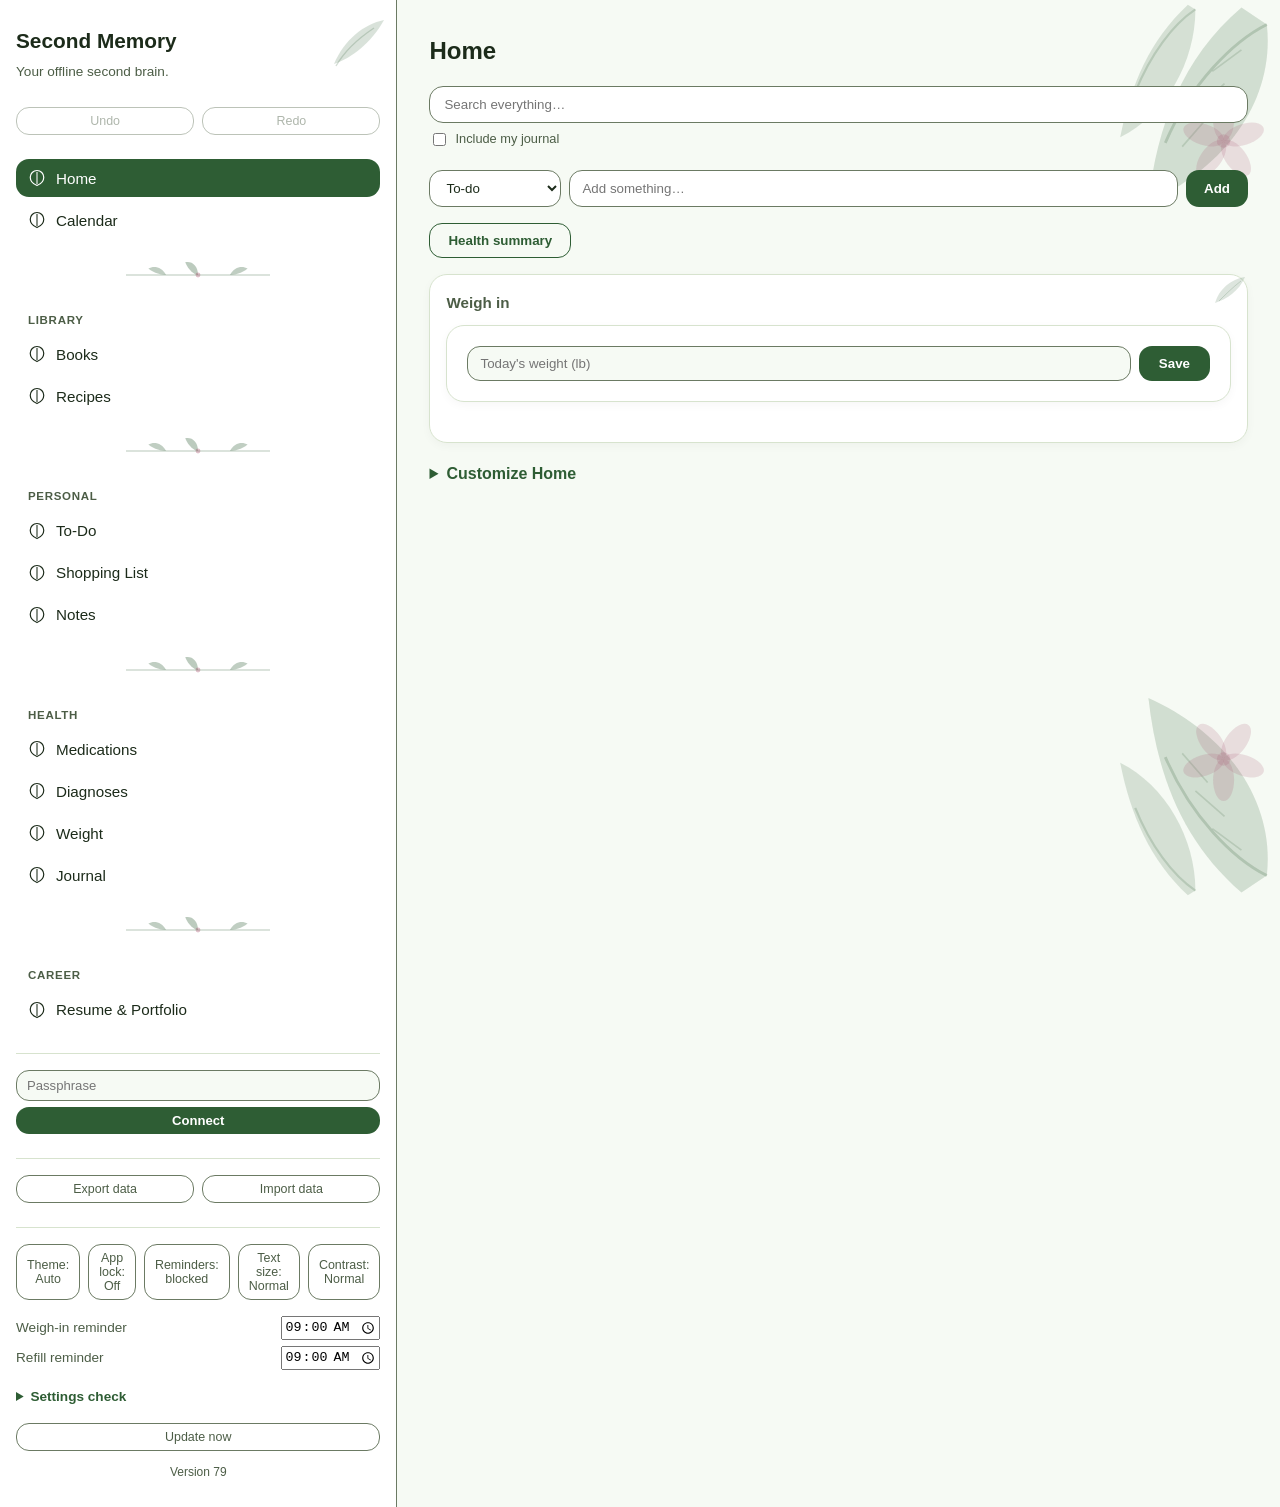
==== commit 198a529d: "v78-v79: Update now button and new-version banner; Calendar tab; Home This week summary; Sort: My or" ====
--- a/index.html
+++ b/index.html
@@ -52,6 +52,15 @@
                 <path d="M12 4v16" stroke="currentColor" stroke-width="1.4"/>
               </svg>
               Home
+            </button>
+          </li>
+          <li>
+            <button type="button" class="nav-item" data-tab="calendar">
+              <svg class="nav-icon" viewBox="0 0 24 24" width="18" height="18" aria-hidden="true" focusable="false">
+                <path d="M12 2C7 2 3 6 3 11c0 5 4 9 9 11 5-2 9-6 9-11 0-5-4-9-9-9z" fill="none" stroke="currentColor" stroke-width="1.6"/>
+                <path d="M12 4v16" stroke="currentColor" stroke-width="1.4"/>
+              </svg>
+              Calendar
             </button>
           </li>
         </ul>
@@ -215,6 +224,13 @@
         <label>Weigh-in reminder <input type="time" id="weigh-time-input" value="09:00" aria-label="Weigh-in reminder time"></label>
         <label>Refill reminder <input type="time" id="refill-time-input" value="09:00" aria-label="Refill reminder time"></label>
       </div>
+      <!-- A short checklist of what is set up (sync, backups, reminders, lock, offline); built by renderSettingsCheck when opened. -->
+      <details class="settings-check" id="settings-check">
+        <summary>Settings check</summary>
+        <ul class="settings-check-list" id="settings-check-list"></ul>
+      </details>
+      <button type="button" id="update-now-btn" class="data-io-btn">Update now</button>
+      <p class="sync-status-text data-io-status" id="update-status" role="status" hidden></p>
       <p class="app-version" id="app-version"></p>
     </div>
   </nav>
@@ -275,6 +291,10 @@
           <p class="weight-trend" id="home-weight-text"></p>
           <svg class="home-sparkline" id="home-weight-spark" viewBox="0 0 120 32" role="img" aria-label="Recent weights"></svg>
         </div>
+        <div class="column" id="home-week-panel" hidden>
+          <h3>This week</h3>
+          <ul class="week-list" id="home-week-list"></ul>
+        </div>
         <div class="column" id="home-recipes-panel" hidden>
           <h3>Pinned recipes</h3>
           <ul class="card-list" id="home-recipes-list"></ul>
@@ -294,6 +314,34 @@
         <summary>Customize Home</summary>
         <div class="home-customize-list" id="home-customize-list"></div>
       </details>
+    </section>
+
+    <!-- Calendar tab: one month at a time with a dot for each to-do due date, refill date and weigh-in.
+         Tapping a day lists what is on it. Built by renderCalendar. -->
+    <section class="collection" id="calendar-collection" hidden>
+      <div class="collection-toolbar">
+        <h2>Calendar</h2>
+      </div>
+      <div class="calendar-controls">
+        <button type="button" id="calendar-prev" aria-label="Previous month">&#8249;</button>
+        <h3 id="calendar-title" aria-live="polite"></h3>
+        <button type="button" id="calendar-next" aria-label="Next month">&#8250;</button>
+        <button type="button" id="calendar-today">Today</button>
+      </div>
+      <table class="calendar-table" aria-labelledby="calendar-title">
+        <thead>
+          <tr>
+            <th scope="col" abbr="Sunday">Sun</th><th scope="col" abbr="Monday">Mon</th><th scope="col" abbr="Tuesday">Tue</th><th scope="col" abbr="Wednesday">Wed</th><th scope="col" abbr="Thursday">Thu</th><th scope="col" abbr="Friday">Fri</th><th scope="col" abbr="Saturday">Sat</th>
+          </tr>
+        </thead>
+        <tbody id="calendar-body"></tbody>
+      </table>
+      <p class="calendar-legend">
+        <span><i class="dot dot-todo"></i> To-do due</span>
+        <span><i class="dot dot-refill"></i> Refill</span>
+        <span><i class="dot dot-weight"></i> Weighed in</span>
+      </p>
+      <div class="calendar-detail" id="calendar-detail" aria-live="polite"></div>
     </section>
 
     <!-- Books tab: add form and one column per reading status. Cards come from books-card-template via renderBooks. -->
@@ -391,6 +439,7 @@
           <option value="date_added_asc">Sort: Date Added (Oldest first)</option>
           <option value="date_added_desc">Sort: Date Added (Newest first)</option>
           <option value="title_asc">Sort: Title (A–Z)</option>
+          <option value="manual">Sort: My order</option>
         </select>
       </div>
 
@@ -633,6 +682,7 @@
         <input type="search" id="todo-search-input" placeholder="Search tasks…" aria-label="Search to-dos">
         <select id="todo-sort-input" aria-label="Sort to-dos">
           <option value="due_date_asc">Sort: Due Date (Soonest first)</option>
+          <option value="manual">Sort: My order</option>
           <option value="due_date_desc">Sort: Due Date (Latest first)</option>
           <option value="date_added_desc">Sort: Date Added (Newest first)</option>
           <option value="date_added_asc">Sort: Date Added (Oldest first)</option>
@@ -669,6 +719,7 @@
           <option value="date_added_asc">Sort: Date Added (Oldest first)</option>
           <option value="date_added_desc">Sort: Date Added (Newest first)</option>
           <option value="item_asc">Sort: Item (A–Z)</option>
+          <option value="manual">Sort: My order</option>
         </select>
       </div>
 
@@ -834,6 +885,8 @@
       </div>
       <p class="recipe-notes" hidden></p>
       <div class="recipe-actions">
+        <button type="button" class="move-btn move-earlier-btn" aria-label="Move recipe earlier" hidden>&#9664;</button>
+        <button type="button" class="move-btn move-later-btn" aria-label="Move recipe later" hidden>&#9654;</button>
         <button type="button" class="pin-btn" aria-pressed="false">Pin</button>
         <button type="button" class="cook-mode-btn" hidden>Cook mode</button>
         <button type="button" class="add-to-shopping-btn" hidden>Add to shopping list</button>
@@ -973,6 +1026,7 @@
 <template id="todo-card-template">
   <li class="todo-item">
     <div class="todo-view">
+      <button type="button" class="drag-handle" aria-label="Move to-do: drag, or press the up and down arrow keys" hidden>&#8942;&#8942;</button>
       <label class="todo-check">
         <input type="checkbox" class="todo-completed-checkbox" aria-label="Mark complete">
         <span class="todo-task"></span>
@@ -1005,6 +1059,7 @@
 <template id="shopping-card-template">
   <li class="shopping-item">
     <div class="shopping-view">
+      <button type="button" class="drag-handle" aria-label="Move item: drag, or press the up and down arrow keys" hidden>&#8942;&#8942;</button>
       <label class="shopping-check">
         <input type="checkbox" class="shopping-checked-checkbox" aria-label="Mark checked">
         <span class="shopping-item-name"></span>
@@ -1119,6 +1174,12 @@
   <button type="button" id="bottom-more">Menu</button>
 </nav>
 
+<!-- Shown when a newer version of the app has already been downloaded in the background. -->
+<div class="toast update-banner" id="update-banner" role="status" hidden>
+  <span>A new version is ready.</span>
+  <button type="button" id="update-banner-btn">Update now</button>
+</div>
+
 <!-- Short message with an Undo button after a delete; shown by showToast. -->
 <div class="toast" id="toast" role="status" aria-live="polite" hidden>
   <span id="toast-text"></span>
--- a/style.css
+++ b/style.css
@@ -2425,6 +2425,10 @@
 html[data-locked] .bottom-bar,
 html[data-locked] .toast { visibility: hidden; }
 
+/* The "new version is ready" banner sits at the top so it never covers the Undo toast or the bottom bar. */
+.update-banner { top: 12px; bottom: auto; }
+@media (max-width: 700px) { .update-banner { bottom: auto; } }
+
 /* Text size: scales everything sized in rem. Set from the Menu. */
 html[data-text="large"] { font-size: 112.5%; }
 html[data-text="larger"] { font-size: 125%; }
@@ -2577,3 +2581,118 @@
 .home-customize > summary { cursor: pointer; color: var(--accent); font-weight: 600; }
 .home-customize-list { display: flex; flex-direction: column; gap: 6px; margin-top: 10px; }
 .home-customize-list label { display: flex; align-items: center; gap: 8px; }
+
+/* ===== 29. This week panel and Settings check ===== */
+
+.week-list { margin: 0; padding-left: 18px; display: flex; flex-direction: column; gap: 4px; }
+
+.settings-check { margin: 8px 0; font-size: 0.85rem; }
+.settings-check > summary { cursor: pointer; color: var(--accent); font-weight: 600; }
+.settings-check-list { list-style: none; margin: 8px 0 0; padding: 0; display: flex; flex-direction: column; gap: 8px; }
+.settings-check-list li { display: flex; flex-wrap: wrap; align-items: center; gap: 6px; }
+.check-mark {
+  min-width: 48px;
+  padding: 1px 8px;
+  border: 1px solid var(--border);
+  border-radius: 10px;
+  text-align: center;
+  font-size: 0.75rem;
+  font-weight: 700;
+}
+.check-ok .check-mark { border-color: var(--accent); color: var(--accent); }
+.check-warn .check-mark { border-color: var(--accent-2); color: var(--accent-2); }
+.check-action {
+  padding: 3px 10px;
+  border: 1px solid var(--border);
+  border-radius: 10px;
+  background: transparent;
+  color: var(--text);
+  cursor: pointer;
+  font-size: 0.8rem;
+}
+
+/* ===== 30. Sort: My order (drag handles and move buttons) ===== */
+
+.drag-handle {
+  padding: 4px 8px;
+  border: 1px solid var(--border-soft);
+  border-radius: 10px;
+  background: transparent;
+  color: var(--muted);
+  cursor: grab;
+  touch-action: none; /* a drag on the handle must not scroll the page */
+  letter-spacing: -2px;
+}
+.drag-handle[hidden], .move-btn[hidden] { display: none; }
+.move-btn {
+  padding: 5px 10px;
+  border: 1px solid var(--border);
+  border-radius: 13px;
+  background: transparent;
+  color: var(--text);
+  cursor: pointer;
+}
+
+/* While dragging: the row being moved fades, and a line shows where it will land. */
+.dragging { opacity: 0.55; }
+.drop-before { box-shadow: 0 -3px 0 var(--accent); }
+.drop-after { box-shadow: 0 3px 0 var(--accent); }
+
+/* ===== 31. Calendar ===== */
+
+.calendar-controls { display: flex; align-items: center; gap: 8px; margin-bottom: 10px; }
+.calendar-controls h3 { flex: 1; margin: 0; text-align: center; }
+.calendar-controls button {
+  padding: 6px 14px;
+  border: 1px solid var(--border);
+  border-radius: 13px;
+  background: transparent;
+  color: var(--text);
+  cursor: pointer;
+  font-size: 1rem;
+}
+
+.calendar-table { width: 100%; table-layout: fixed; border-collapse: separate; border-spacing: 3px; }
+.calendar-table th { font-size: 0.75rem; color: var(--muted); font-weight: 600; padding: 2px 0; }
+.calendar-table td { padding: 0; }
+
+/* One day: the number on top and up to three dots under it. */
+.calendar-day {
+  display: flex;
+  flex-direction: column;
+  align-items: center;
+  justify-content: center;
+  gap: 3px;
+  width: 100%;
+  min-height: 46px;
+  border: 1px solid var(--border-soft);
+  border-radius: 10px;
+  background: transparent;
+  color: var(--text);
+  cursor: pointer;
+  font-size: 0.9rem;
+}
+.calendar-day.is-today { border-color: var(--accent); font-weight: 700; }
+.calendar-day.is-selected { background: var(--accent); color: var(--accent-contrast); }
+.calendar-dots { display: flex; gap: 3px; min-height: 7px; }
+.dot { display: inline-block; width: 7px; height: 7px; border-radius: 50%; }
+.dot-todo { background: var(--accent-2); }
+.dot-refill { background: var(--accent-rose); }
+.dot-weight { background: var(--accent); }
+.calendar-day.is-selected .dot { box-shadow: 0 0 0 1px var(--accent-contrast); }
+
+.calendar-legend { display: flex; flex-wrap: wrap; gap: 14px; margin: 10px 0; font-size: 0.8rem; color: var(--muted); }
+.calendar-legend .dot { margin-right: 4px; }
+
+.calendar-detail { margin-top: 8px; }
+.calendar-detail h3 { margin: 0 0 6px; }
+.calendar-detail ul { margin: 0 0 8px; padding-left: 18px; }
+.calendar-detail-link {
+  padding: 4px 12px;
+  border: 1px solid var(--accent);
+  border-radius: 13px;
+  background: transparent;
+  color: var(--accent);
+  cursor: pointer;
+  font-size: 0.85rem;
+}
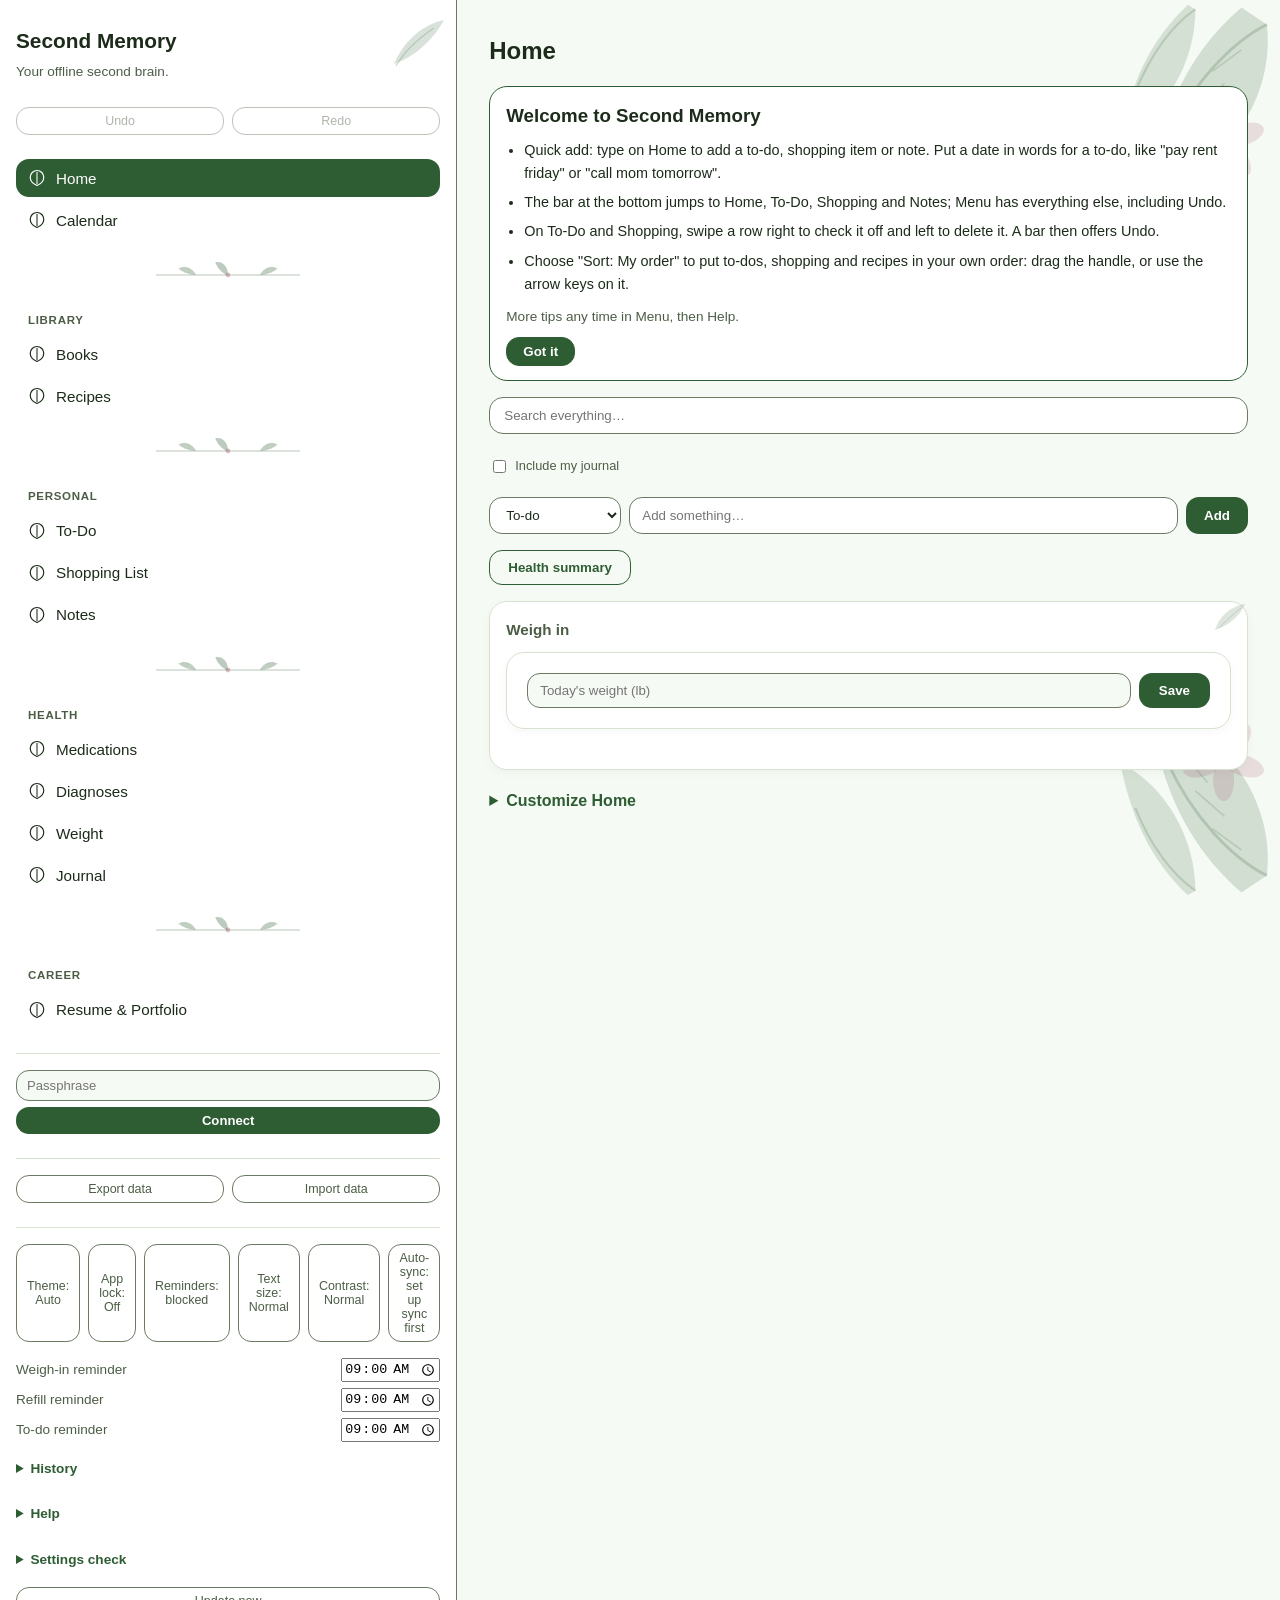
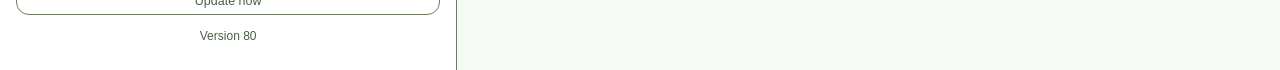
==== commit 5e92298d: "v80: automatic sync, dates in plain words, to-do reminders, recipe share and print, Help and welcome" ====
--- a/index.html
+++ b/index.html
@@ -182,7 +182,8 @@
     </ul>
 
     <!-- Sync area: status line with Sync now / Change buttons, an unsynced-changes note, and the
-         passphrase form shown until sync is set up. Sync only runs when the user asks. -->
+         passphrase form shown until sync is set up. Sync runs when the user taps Sync now, and automatically on open and
+         shortly after a change (the Auto-sync button in the Menu footer turns that off). -->
     <div class="sync-panel">
       <div class="sync-status" id="sync-status" hidden>
         <span class="sync-status-text" id="sync-status-text" role="status">Sync not set up</span>
@@ -217,13 +218,25 @@
         <button type="button" id="reminders-btn" class="data-io-btn">Reminders: Off</button>
         <button type="button" id="text-size-btn" class="data-io-btn">Text size: Normal</button>
         <button type="button" id="contrast-btn" class="data-io-btn">Contrast: Normal</button>
+        <button type="button" id="autosync-btn" class="data-io-btn">Auto-sync: On</button>
       </div>
       <p class="sync-status-text data-io-status" id="reminders-status" role="status" hidden></p>
       <!-- When the reminders go out each day; shown while Reminders is on. -->
       <div class="reminder-times" id="reminder-times" hidden>
         <label>Weigh-in reminder <input type="time" id="weigh-time-input" value="09:00" aria-label="Weigh-in reminder time"></label>
         <label>Refill reminder <input type="time" id="refill-time-input" value="09:00" aria-label="Refill reminder time"></label>
-      </div>
+        <label>To-do reminder <input type="time" id="todo-time-input" value="09:00" aria-label="To-do reminder time"></label>
+      </div>
+      <!-- The last changes made in this visit, each with an Undo that also undoes the newer ones. -->
+      <details class="settings-check" id="history-box">
+        <summary>History</summary>
+        <ul class="settings-check-list" id="history-list"></ul>
+      </details>
+      <!-- The same short tour as the Home welcome card, for any time. -->
+      <details class="settings-check" id="help-guide">
+        <summary>Help</summary>
+        <ul class="tip-list" id="help-list"></ul>
+      </details>
       <!-- A short checklist of what is set up (sync, backups, reminders, lock, offline); built by renderSettingsCheck when opened. -->
       <details class="settings-check" id="settings-check">
         <summary>Settings check</summary>
@@ -243,8 +256,17 @@
         <h2>Home</h2>
       </div>
 
+      <!-- First-run tour: shown on Home until dismissed (the same tips are always in Menu, Help). -->
+      <section class="welcome-card" id="welcome-card" aria-labelledby="welcome-title" hidden>
+        <h3 id="welcome-title">Welcome to Second Memory</h3>
+        <ul class="tip-list" id="welcome-list"></ul>
+        <p class="tip-more">More tips any time in Menu, then Help.</p>
+        <button type="button" id="welcome-dismiss">Got it</button>
+      </section>
+
       <div class="global-search">
         <input type="search" id="global-search-input" placeholder="Search everything…" aria-label="Search everything">
+        <div class="chip-row" id="global-search-recent" aria-label="Recent searches" hidden></div>
         <label class="global-search-journal"><input type="checkbox" id="global-search-journal" autocomplete="off"> Include my journal</label>
         <div id="global-search-results" role="region" aria-label="Search results" aria-live="polite" hidden></div>
       </div>
@@ -889,6 +911,8 @@
         <button type="button" class="move-btn move-later-btn" aria-label="Move recipe later" hidden>&#9654;</button>
         <button type="button" class="pin-btn" aria-pressed="false">Pin</button>
         <button type="button" class="cook-mode-btn" hidden>Cook mode</button>
+        <button type="button" class="share-recipe-btn">Share</button>
+        <button type="button" class="print-recipe-btn">Print</button>
         <button type="button" class="add-to-shopping-btn" hidden>Add to shopping list</button>
         <button type="button" class="edit-btn">Edit</button>
         <button type="button" class="delete-btn" aria-label="Delete recipe">Delete</button>
@@ -1165,6 +1189,9 @@
   </div>
 </div>
 
+<!-- Filled by printRecipe and shown only while printing a recipe. -->
+<div id="print-recipe" aria-hidden="true"></div>
+
 <!-- Phone-only bar along the bottom with the four most-used screens and the Menu. -->
 <nav class="bottom-bar" id="bottom-bar" aria-label="Quick tabs">
   <button type="button" data-quick-tab="home">Home</button>
--- a/style.css
+++ b/style.css
@@ -2696,3 +2696,63 @@
   cursor: pointer;
   font-size: 0.85rem;
 }
+
+/* ===== 32. Recipe print view, welcome card and tips ===== */
+
+/* The printable copy of a recipe is invisible on screen. */
+#print-recipe { display: none; }
+@media print {
+  body.printing-recipe > *:not(#print-recipe) { display: none !important; }
+  body.printing-recipe #print-recipe { display: block; padding: 16px; color: #000; background: #fff; }
+  #print-recipe h1 { margin: 0 0 4px; font-size: 1.6rem; }
+  #print-recipe h2 { margin: 16px 0 4px; font-size: 1.15rem; }
+  #print-recipe p { margin: 0 0 6px; }
+  #print-recipe li { margin-bottom: 4px; }
+}
+
+.share-recipe-btn, .print-recipe-btn {
+  padding: 5px 12px;
+  border: 1px solid var(--border);
+  border-radius: 13px;
+  background: transparent;
+  color: var(--text);
+  cursor: pointer;
+}
+
+.welcome-card {
+  margin: 0 0 16px;
+  padding: 14px 16px;
+  border: 1px solid var(--accent);
+  border-radius: 18px;
+  background: var(--surface);
+}
+.welcome-card[hidden] { display: none; }
+.welcome-card h3 { margin: 0 0 8px; }
+.welcome-card button {
+  padding: 6px 16px;
+  border: 1px solid var(--accent);
+  border-radius: 13px;
+  background: var(--accent);
+  color: var(--accent-contrast);
+  cursor: pointer;
+  font-weight: 600;
+}
+.tip-more { margin: 0 0 10px; font-size: 0.85rem; color: var(--muted); }
+.tip-list { margin: 0 0 10px; padding-left: 18px; display: flex; flex-direction: column; gap: 6px; font-size: 0.9rem; }
+
+/* ===== 33. Edit in place and History ===== */
+
+/* The text box that replaces a to-do or shopping item's name while you edit it in place. */
+.inline-edit {
+  flex: 1;
+  min-width: 140px;
+  padding: 4px 8px;
+  border: 1px solid var(--accent);
+  border-radius: 10px;
+  background: var(--bg);
+  color: var(--text);
+  font: inherit;
+}
+.todo-task, .shopping-item-name { cursor: text; }
+
+.history-when { color: var(--muted); font-size: 0.75rem; }
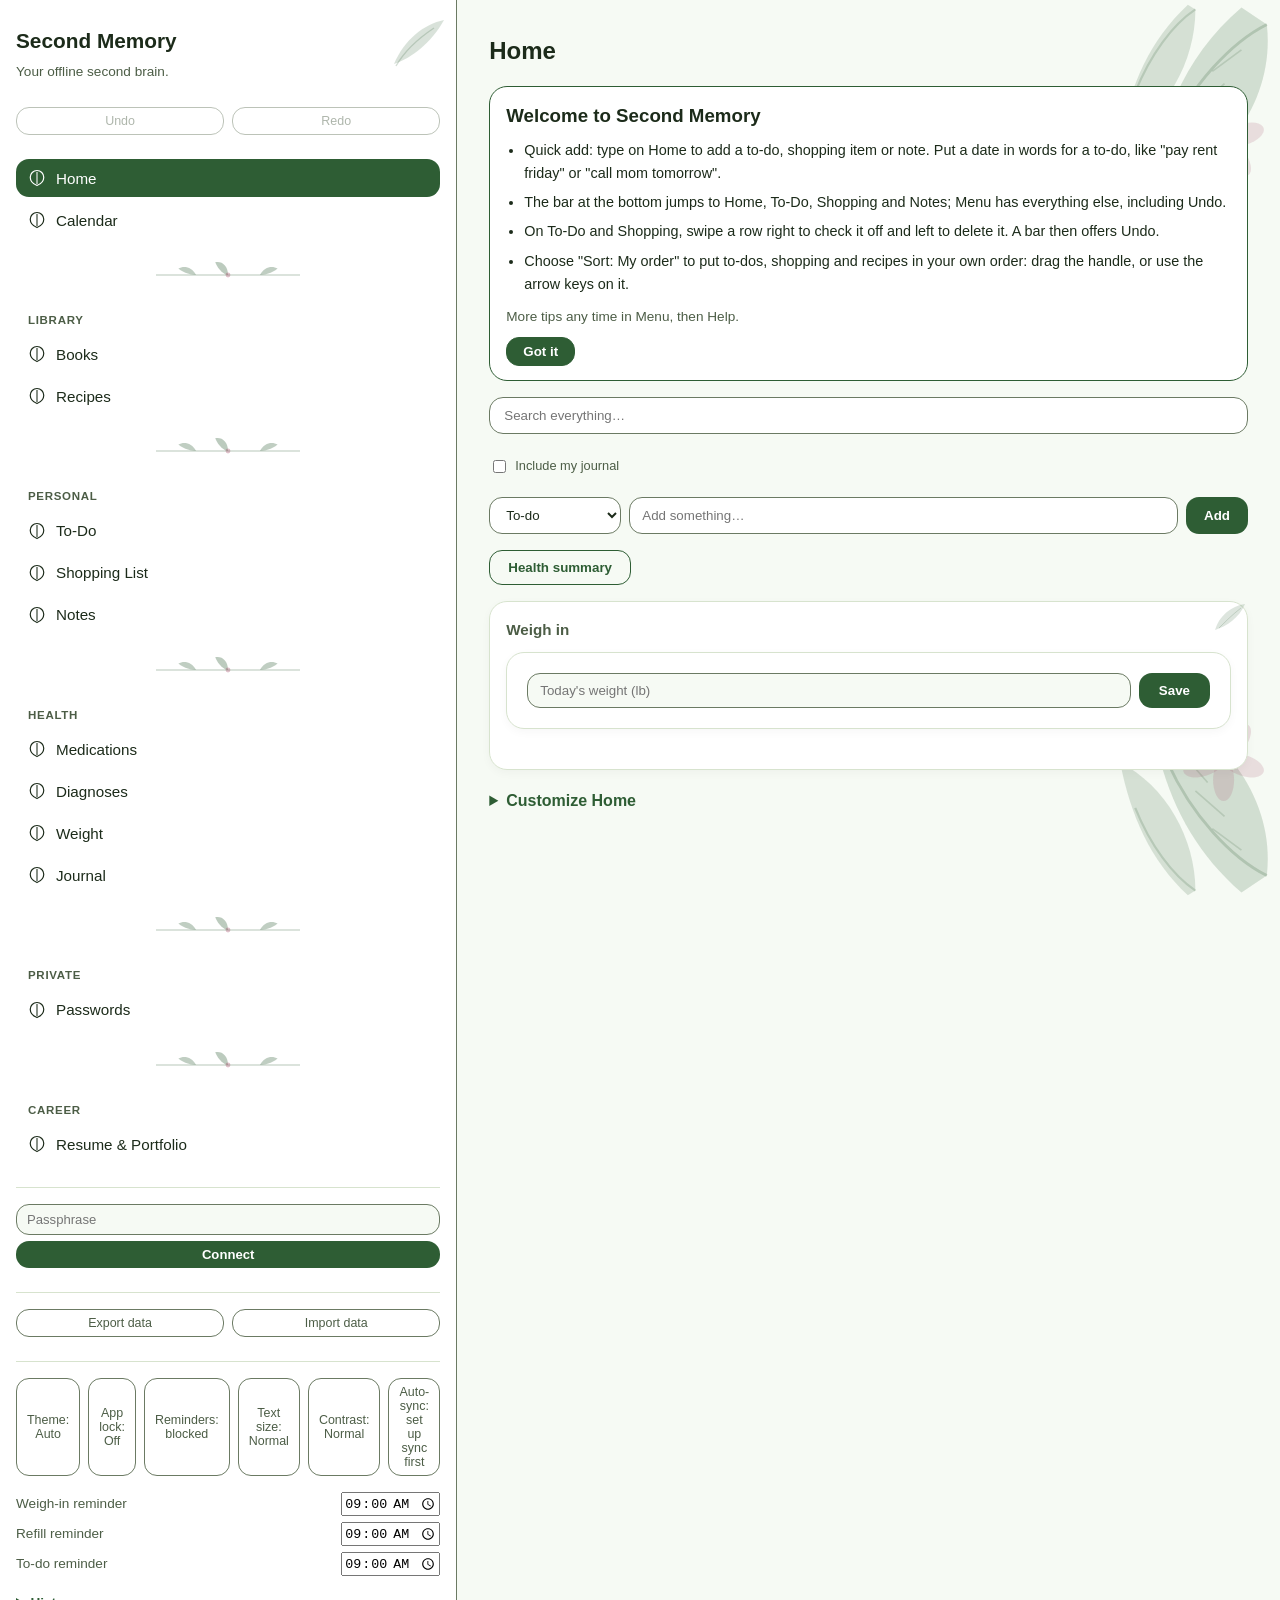
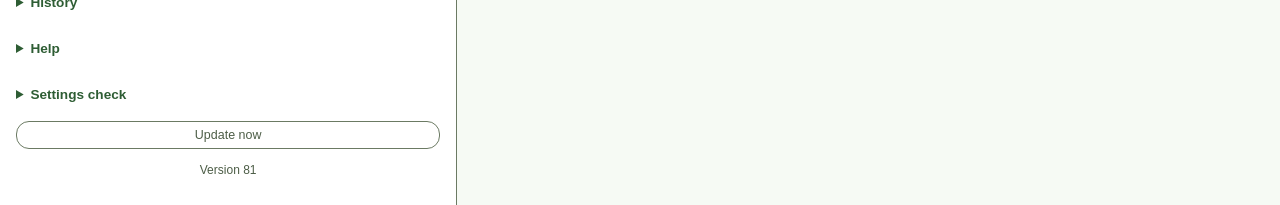
==== commit db4ac328: "v81: encrypted password vault (Passwords tab): master password, AES-GCM, never synced, generator, au" ====
--- a/index.html
+++ b/index.html
@@ -166,6 +166,21 @@
       </li>
       <li class="nav-divider"><div class="leaf-divider" aria-hidden="true"></div></li>
       <li class="nav-group">
+        <p class="nav-group-label">Private</p>
+        <ul class="nav-group-items">
+          <li>
+            <button type="button" class="nav-item" data-tab="passwords">
+              <svg class="nav-icon" viewBox="0 0 24 24" width="18" height="18" aria-hidden="true" focusable="false">
+                <path d="M12 2C7 2 3 6 3 11c0 5 4 9 9 11 5-2 9-6 9-11 0-5-4-9-9-9z" fill="none" stroke="currentColor" stroke-width="1.6"/>
+                <path d="M12 4v16" stroke="currentColor" stroke-width="1.4"/>
+              </svg>
+              Passwords
+            </button>
+          </li>
+        </ul>
+      </li>
+      <li class="nav-divider"><div class="leaf-divider" aria-hidden="true"></div></li>
+      <li class="nav-group">
         <p class="nav-group-label">Career</p>
         <ul class="nav-group-items">
           <li>
@@ -799,6 +814,76 @@
       <ul class="card-list flat-list" id="notes-list"></ul>
 
       <p class="empty-state" id="notes-empty-state" hidden>No notes yet — add your first one above.</p>
+    </section>
+
+    <!-- Passwords tab: an encrypted vault. Everything in it is encrypted on this device with a master password
+         and is never synced. Three views (create, locked, open) built by renderVault; no <template>. -->
+    <section class="collection" id="passwords-collection" hidden>
+      <div class="collection-toolbar">
+        <h2>Passwords</h2>
+      </div>
+      <p class="vault-note">Encrypted on this device with your master password. It is never synced or sent anywhere, and if you forget the master password the passwords cannot be recovered.</p>
+      <p class="sync-status-text" id="vault-message" role="status" hidden></p>
+
+      <!-- First visit: choose a master password. -->
+      <form class="add-form add-form-stacked" id="vault-setup" hidden>
+        <input type="password" id="vault-new-password" autocomplete="new-password" placeholder="Master password (at least 10 characters)" aria-label="New master password">
+        <input type="password" id="vault-new-confirm" autocomplete="new-password" placeholder="Type it again" aria-label="Confirm master password">
+        <p class="form-error" id="vault-setup-error" role="alert" hidden></p>
+        <button type="submit">Create vault</button>
+        <button type="button" class="vault-link" id="vault-import-first">Restore a vault file</button>
+      </form>
+
+      <!-- Locked: type the master password. -->
+      <form class="add-form add-form-stacked" id="vault-unlock" hidden>
+        <input type="password" id="vault-unlock-password" autocomplete="current-password" placeholder="Master password" aria-label="Master password">
+        <p class="form-error" id="vault-unlock-error" role="alert" hidden></p>
+        <button type="submit">Unlock</button>
+        <button type="button" class="vault-link" id="vault-forgot">Forgot it? Erase the vault</button>
+      </form>
+
+      <!-- Open: the list, the add form and the vault tools. -->
+      <div id="vault-open" hidden>
+        <div class="vault-bar">
+          <input type="search" id="vault-search" placeholder="Search passwords…" aria-label="Search passwords">
+          <button type="button" id="vault-lock-btn">Lock now</button>
+        </div>
+        <details class="add-dropdown" id="vault-add-details">
+          <summary id="vault-form-title">Add a password</summary>
+          <form class="add-form add-form-stacked" id="vault-form">
+            <input type="text" id="vault-site" placeholder="Website or app" aria-label="Website or app" autocomplete="off">
+            <input type="text" id="vault-username" placeholder="Username or email" aria-label="Username or email" autocomplete="off">
+            <input type="password" id="vault-password" placeholder="Password" aria-label="Password" autocomplete="new-password">
+            <div class="vault-form-tools">
+              <label><input type="checkbox" id="vault-show-password"> Show</label>
+              <button type="button" id="vault-generate">Generate</button>
+              <span class="vault-strength" id="vault-strength" role="status"></span>
+            </div>
+            <input type="text" id="vault-url" placeholder="Web address (optional)" aria-label="Web address" autocomplete="off">
+            <textarea id="vault-notes" placeholder="Notes (optional)" aria-label="Notes" rows="2" autocomplete="off"></textarea>
+            <p class="form-error" id="vault-form-error" role="alert" hidden></p>
+            <button type="submit" id="vault-save-btn">Add password</button>
+            <button type="button" id="vault-cancel-edit" hidden>Cancel</button>
+          </form>
+        </details>
+        <ul class="card-list flat-list" id="vault-list"></ul>
+        <p class="empty-state" id="vault-empty" hidden>No passwords yet — add your first one above.</p>
+        <details class="settings-check vault-tools">
+          <summary>Vault tools</summary>
+          <div class="vault-tool-buttons">
+            <button type="button" class="data-io-btn" id="vault-export">Export vault file</button>
+            <button type="button" class="data-io-btn" id="vault-import">Restore a vault file</button>
+          </div>
+          <form class="add-form add-form-stacked" id="vault-change-form">
+            <input type="password" id="vault-change-current" autocomplete="current-password" placeholder="Current master password" aria-label="Current master password">
+            <input type="password" id="vault-change-new" autocomplete="new-password" placeholder="New master password" aria-label="New master password">
+            <input type="password" id="vault-change-confirm" autocomplete="new-password" placeholder="Type the new one again" aria-label="Confirm new master password">
+            <p class="form-error" id="vault-change-error" role="alert" hidden></p>
+            <button type="submit">Change master password</button>
+          </form>
+        </details>
+      </div>
+      <input type="file" id="vault-file-input" accept="application/json" hidden>
     </section>
 
     <!-- Resume & Portfolio tab: saved links with notes. Cards come from resume-card-template via renderLinks. -->
--- a/style.css
+++ b/style.css
@@ -2756,3 +2756,47 @@
 .todo-task, .shopping-item-name { cursor: text; }
 
 .history-when { color: var(--muted); font-size: 0.75rem; }
+
+/* ===== 34. Password vault ===== */
+
+.vault-note { margin: 0 0 12px; font-size: 0.85rem; color: var(--muted); }
+.vault-bar { display: flex; gap: 8px; margin-bottom: 12px; }
+.vault-bar input { flex: 1; min-width: 0; }
+.vault-bar button, .vault-link, #vault-generate, #vault-cancel-edit {
+  padding: 6px 14px;
+  border: 1px solid var(--border);
+  border-radius: 13px;
+  background: transparent;
+  color: var(--text);
+  cursor: pointer;
+}
+.vault-link { border-color: transparent; color: var(--accent); text-decoration: underline; }
+.vault-form-tools { display: flex; flex-wrap: wrap; align-items: center; gap: 10px; }
+.vault-strength { font-size: 0.85rem; color: var(--muted); }
+.vault-tool-buttons { display: flex; flex-wrap: wrap; gap: 8px; margin: 10px 0; }
+
+/* One saved password. The password itself shows as dots until you tap Show. */
+.vault-entry {
+  overflow-wrap: anywhere;
+  border: 1px solid var(--border-soft);
+  border-radius: 18px;
+  padding: 14px 16px;
+  background: var(--bg);
+}
+.vault-entry strong { display: block; }
+.vault-entry .vault-line { margin: 2px 0; color: var(--muted); font-size: 0.9rem; }
+.vault-secret { font-family: ui-monospace, "Cascadia Mono", Consolas, monospace; letter-spacing: 0.05em; color: var(--text); }
+.vault-actions { display: flex; flex-wrap: wrap; gap: 8px; margin-top: 8px; }
+.vault-actions button, .vault-actions a {
+  padding: 5px 12px;
+  border: 1px solid var(--border);
+  border-radius: 13px;
+  background: transparent;
+  color: var(--text);
+  cursor: pointer;
+  font-size: 0.85rem;
+  text-decoration: none;
+}
+
+/* The vault's create and unlock forms are .add-form (display: flex), which would override the hidden attribute. */
+.add-form[hidden], #vault-open[hidden] { display: none; }
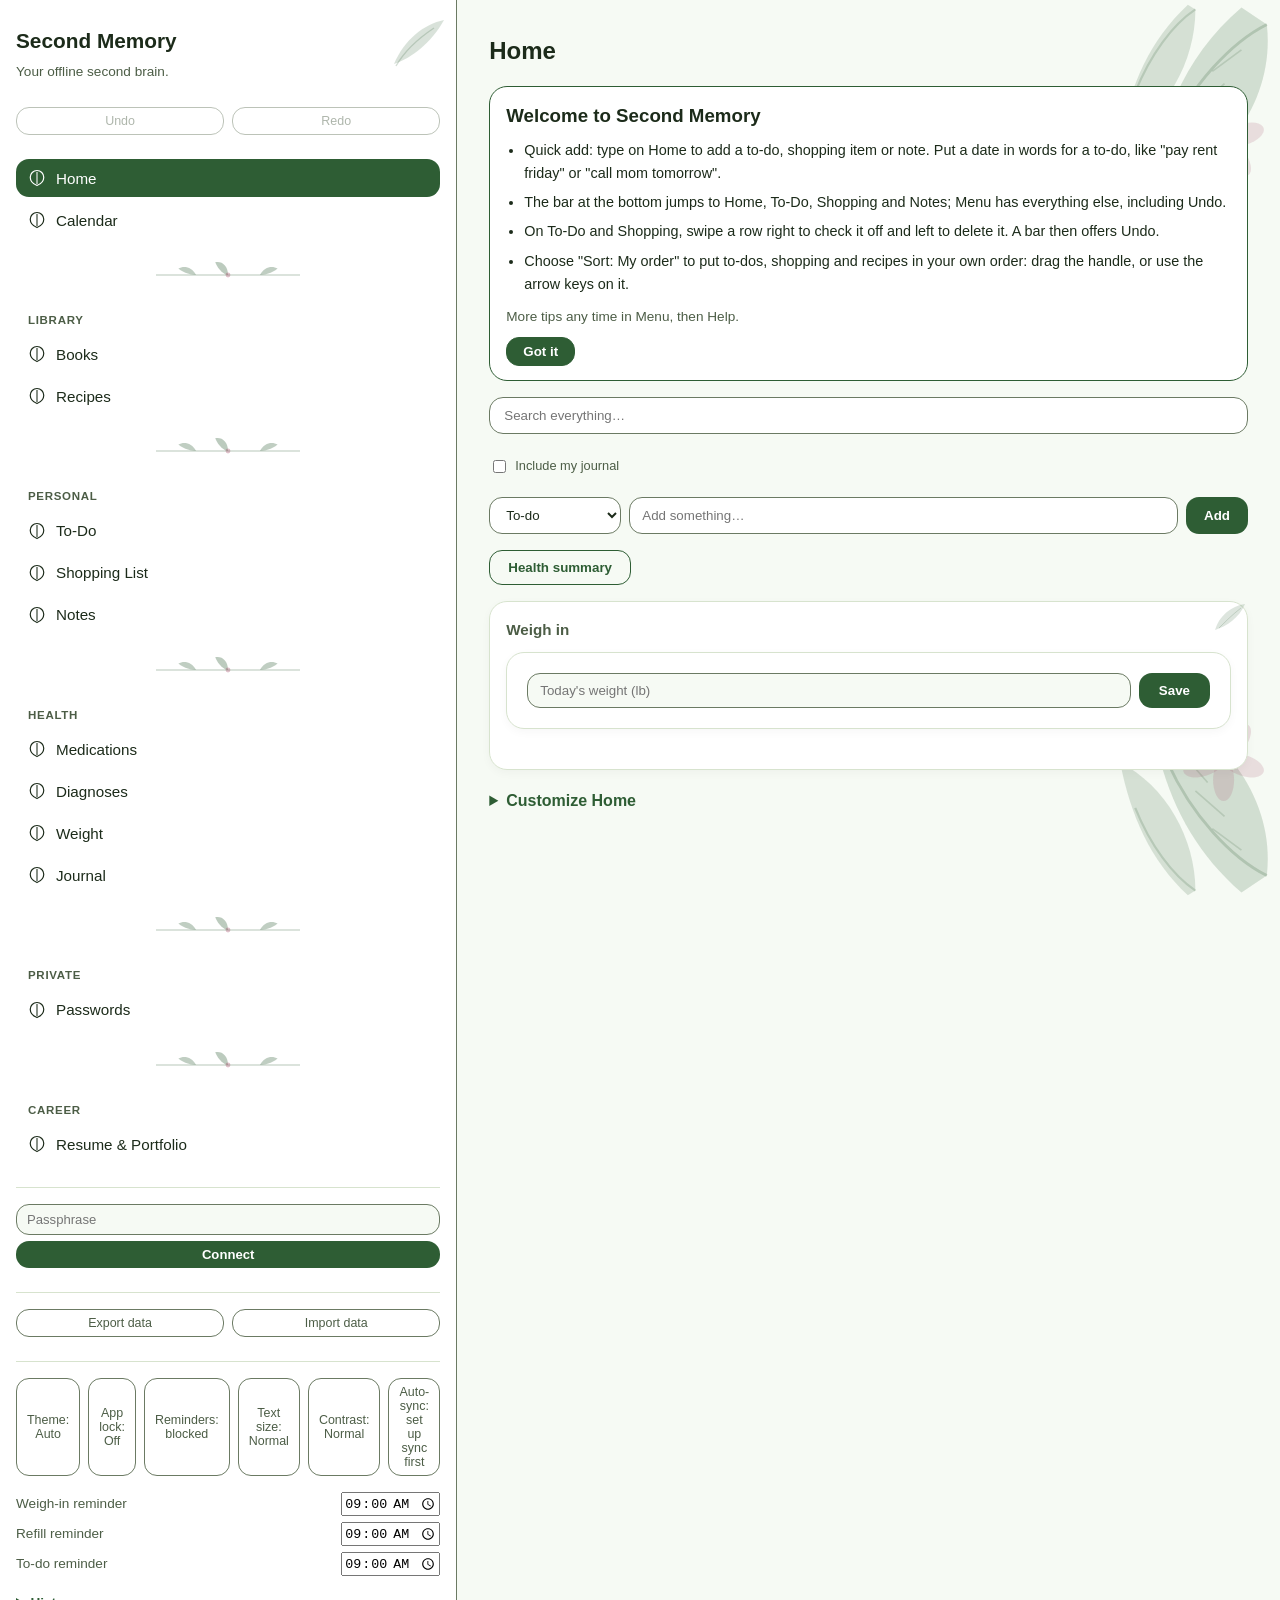
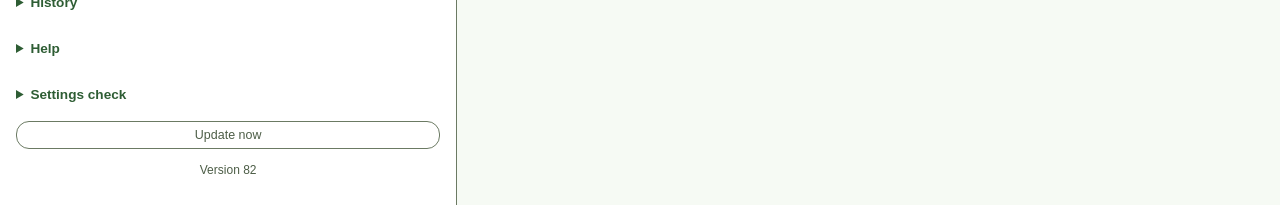
==== commit a7bfea10: "v82: medications and medical equipment: pharmacy or supplier, refills left, last pickup, custom inte" ====
--- a/index.html
+++ b/index.html
@@ -518,16 +518,23 @@
       <details class="add-dropdown">
       <summary>Add a medication</summary>
       <form id="medications-add-form" class="add-form add-form-stacked">
+        <select id="medications-kind-input" aria-label="Type">
+          <option value="medication">Medication</option>
+          <option value="equipment">Medical equipment (replaced on a schedule)</option>
+        </select>
         <input type="text" id="medications-name-input" placeholder="Name" required aria-label="Medication name">
         <input type="text" id="medications-dosage-input" placeholder="Dosage (e.g. 10mg)" aria-label="Medication dosage">
         <input type="text" id="medications-frequency-input" placeholder="Frequency (e.g. twice daily)" aria-label="Medication frequency">
         <input type="text" id="medications-doctor-input" placeholder="Prescribing doctor" aria-label="Prescribing doctor">
+        <input type="text" id="medications-pharmacy-input" placeholder="Pharmacy or supplier (optional)" aria-label="Pharmacy or supplier">
         <label class="date-field">Start date
           <input type="date" id="medications-start-input" min="1990-01-01" max="2100-12-31" aria-label="Start date">
         </label>
         <label class="date-field">Next refill date
           <input type="date" id="medications-refill-input" min="1990-01-01" max="2100-12-31" aria-label="Next refill date">
         </label>
+        <input type="number" id="medications-refills-left-input" min="0" max="99" placeholder="Refills left (optional)" aria-label="Refills left">
+        <input type="number" id="medications-every-input" min="1" max="365" placeholder="Refill or replace every N days (optional)" aria-label="Refill or replace every N days">
         <textarea id="medications-notes-input" placeholder="Notes (optional)" aria-label="Medication notes" rows="2"></textarea>
         <p class="form-error" id="medications-form-error" hidden></p>
         <button type="submit">Add medication</button>
@@ -1027,16 +1034,20 @@
     <div class="med-view">
       <div class="med-info">
         <strong class="med-name"></strong>
+        <span class="med-kind badge" hidden>Equipment</span>
         <span class="med-field med-dosage-field" hidden><span class="field-label">Dosage:</span> <span class="med-dosage"></span></span>
         <span class="med-field med-frequency-field" hidden><span class="field-label">Frequency:</span> <span class="med-frequency"></span></span>
         <span class="med-field med-doctor-field" hidden><span class="field-label">Prescriber:</span> <span class="med-doctor"></span></span>
+        <span class="med-field med-pharmacy-field" hidden><span class="field-label">Pharmacy:</span> <span class="med-pharmacy"></span></span>
+        <span class="med-field med-refills-field" hidden><span class="field-label">Refills left:</span> <span class="med-refills-left"></span></span>
+        <span class="med-field med-last-field" hidden><span class="field-label med-last-label">Last picked up:</span> <span class="med-last"></span></span>
       </div>
       <div class="med-dates">
         <label class="date-field">Start date
           <input type="date" class="med-start-date" min="1990-01-01" max="2100-12-31" aria-label="Start date">
           <small class="unknown-hint" hidden>unknown</small>
         </label>
-        <label class="date-field">Next refill date
+        <label class="date-field"><span class="med-refill-label">Next refill date</span>
           <input type="date" class="med-refill-date" min="1990-01-01" max="2100-12-31" aria-label="Next refill date">
           <small class="refill-hint" hidden></small>
         </label>
@@ -1048,10 +1059,14 @@
         <button type="button" class="refill-picked-btn">Picked up refill</button>
         <button type="button" class="refill-change-btn" hidden>Change days</button>
         <div class="refill-interval" hidden>
-          <span>Picked up &mdash; refills every:</span>
-          <button type="button" class="chip" data-days="30">30 days</button>
-          <button type="button" class="chip" data-days="60">60 days</button>
-          <button type="button" class="chip" data-days="90">90 days</button>
+          <span class="refill-interval-label">Picked up &mdash; refills every:</span>
+          <button type="button" class="chip" data-days="30" data-for="both">30 days</button>
+          <button type="button" class="chip" data-days="60" data-for="med">60 days</button>
+          <button type="button" class="chip" data-days="90" data-for="both">90 days</button>
+          <button type="button" class="chip" data-days="180" data-for="equip">6 months</button>
+          <button type="button" class="chip" data-days="365" data-for="equip">1 year</button>
+          <input type="number" class="refill-custom-days" min="1" max="365" placeholder="days" aria-label="Number of days">
+          <button type="button" class="chip refill-custom-go">Set</button>
         </div>
       </div>
       <div class="med-actions">
@@ -1060,10 +1075,17 @@
       </div>
     </div>
     <form class="med-edit-form" hidden>
+      <select class="med-edit-kind" aria-label="Edit type">
+        <option value="medication">Medication</option>
+        <option value="equipment">Medical equipment (replaced on a schedule)</option>
+      </select>
       <input type="text" class="med-edit-name" placeholder="Name" required aria-label="Edit medication name">
       <input type="text" class="med-edit-dosage" placeholder="Dosage (e.g. 10mg)" aria-label="Edit medication dosage">
       <input type="text" class="med-edit-frequency" placeholder="Frequency (e.g. twice daily)" aria-label="Edit medication frequency">
       <input type="text" class="med-edit-doctor" placeholder="Prescribing doctor" aria-label="Edit prescribing doctor">
+      <input type="text" class="med-edit-pharmacy" placeholder="Pharmacy or supplier (optional)" aria-label="Edit pharmacy or supplier">
+      <input type="number" class="med-edit-refills-left" min="0" max="99" placeholder="Refills left (optional)" aria-label="Edit refills left">
+      <input type="number" class="med-edit-every" min="1" max="365" placeholder="Refill or replace every N days (optional)" aria-label="Edit refill or replace every N days">
       <textarea class="med-edit-notes" placeholder="Notes (optional)" aria-label="Edit medication notes" rows="2"></textarea>
       <p class="form-error med-edit-error" hidden></p>
       <div class="med-actions">
--- a/style.css
+++ b/style.css
@@ -2800,3 +2800,9 @@
 
 /* The vault's create and unlock forms are .add-form (display: flex), which would override the hidden attribute. */
 .add-form[hidden], #vault-open[hidden] { display: none; }
+
+/* ===== 35. Medication extras: equipment badge, no-refills warning, custom days ===== */
+
+.med-warn { color: var(--accent-2); font-weight: 600; }
+.refill-interval .refill-custom-days { width: 80px; padding: 4px 8px; }
+.refill-interval [hidden] { display: none; }
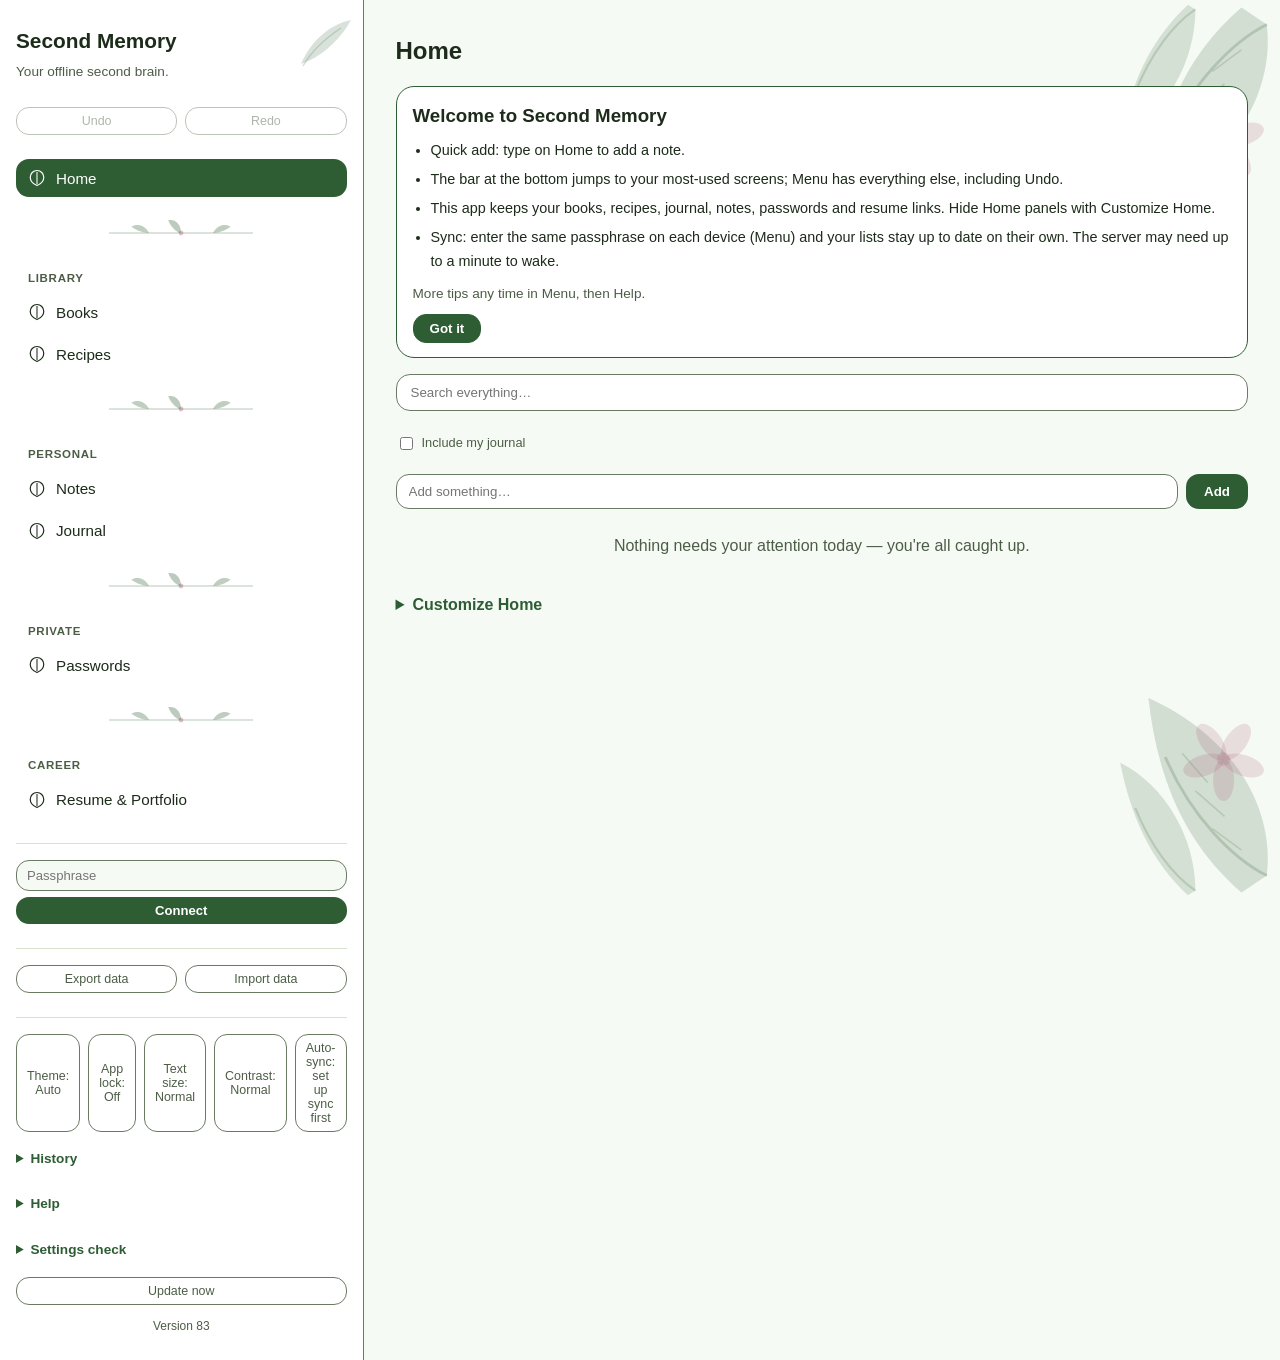
==== commit edcdb561: "v83: retire cooking extras, shopping, to-dos, calendar, medications, diagnoses and weight The moved " ====
--- a/index.html
+++ b/index.html
@@ -54,15 +54,6 @@
               Home
             </button>
           </li>
-          <li>
-            <button type="button" class="nav-item" data-tab="calendar">
-              <svg class="nav-icon" viewBox="0 0 24 24" width="18" height="18" aria-hidden="true" focusable="false">
-                <path d="M12 2C7 2 3 6 3 11c0 5 4 9 9 11 5-2 9-6 9-11 0-5-4-9-9-9z" fill="none" stroke="currentColor" stroke-width="1.6"/>
-                <path d="M12 4v16" stroke="currentColor" stroke-width="1.4"/>
-              </svg>
-              Calendar
-            </button>
-          </li>
         </ul>
       </li>
       <li class="nav-divider"><div class="leaf-divider" aria-hidden="true"></div></li>
@@ -94,63 +85,12 @@
         <p class="nav-group-label">Personal</p>
         <ul class="nav-group-items">
           <li>
-            <button type="button" class="nav-item" data-tab="todo">
-              <svg class="nav-icon" viewBox="0 0 24 24" width="18" height="18" aria-hidden="true" focusable="false">
-                <path d="M12 2C7 2 3 6 3 11c0 5 4 9 9 11 5-2 9-6 9-11 0-5-4-9-9-9z" fill="none" stroke="currentColor" stroke-width="1.6"/>
-                <path d="M12 4v16" stroke="currentColor" stroke-width="1.4"/>
-              </svg>
-              To-Do
-            </button>
-          </li>
-          <li>
-            <button type="button" class="nav-item" data-tab="shopping">
-              <svg class="nav-icon" viewBox="0 0 24 24" width="18" height="18" aria-hidden="true" focusable="false">
-                <path d="M12 2C7 2 3 6 3 11c0 5 4 9 9 11 5-2 9-6 9-11 0-5-4-9-9-9z" fill="none" stroke="currentColor" stroke-width="1.6"/>
-                <path d="M12 4v16" stroke="currentColor" stroke-width="1.4"/>
-              </svg>
-              Shopping List
-            </button>
-          </li>
-          <li>
             <button type="button" class="nav-item" data-tab="notes">
               <svg class="nav-icon" viewBox="0 0 24 24" width="18" height="18" aria-hidden="true" focusable="false">
                 <path d="M12 2C7 2 3 6 3 11c0 5 4 9 9 11 5-2 9-6 9-11 0-5-4-9-9-9z" fill="none" stroke="currentColor" stroke-width="1.6"/>
                 <path d="M12 4v16" stroke="currentColor" stroke-width="1.4"/>
               </svg>
               Notes
-            </button>
-          </li>
-        </ul>
-      </li>
-      <li class="nav-divider"><div class="leaf-divider" aria-hidden="true"></div></li>
-      <li class="nav-group">
-        <p class="nav-group-label">Health</p>
-        <ul class="nav-group-items">
-          <li>
-            <button type="button" class="nav-item" data-tab="medications">
-              <svg class="nav-icon" viewBox="0 0 24 24" width="18" height="18" aria-hidden="true" focusable="false">
-                <path d="M12 2C7 2 3 6 3 11c0 5 4 9 9 11 5-2 9-6 9-11 0-5-4-9-9-9z" fill="none" stroke="currentColor" stroke-width="1.6"/>
-                <path d="M12 4v16" stroke="currentColor" stroke-width="1.4"/>
-              </svg>
-              Medications
-            </button>
-          </li>
-          <li>
-            <button type="button" class="nav-item" data-tab="diagnoses">
-              <svg class="nav-icon" viewBox="0 0 24 24" width="18" height="18" aria-hidden="true" focusable="false">
-                <path d="M12 2C7 2 3 6 3 11c0 5 4 9 9 11 5-2 9-6 9-11 0-5-4-9-9-9z" fill="none" stroke="currentColor" stroke-width="1.6"/>
-                <path d="M12 4v16" stroke="currentColor" stroke-width="1.4"/>
-              </svg>
-              Diagnoses
-            </button>
-          </li>
-          <li>
-            <button type="button" class="nav-item" data-tab="weight">
-              <svg class="nav-icon" viewBox="0 0 24 24" width="18" height="18" aria-hidden="true" focusable="false">
-                <path d="M12 2C7 2 3 6 3 11c0 5 4 9 9 11 5-2 9-6 9-11 0-5-4-9-9-9z" fill="none" stroke="currentColor" stroke-width="1.6"/>
-                <path d="M12 4v16" stroke="currentColor" stroke-width="1.4"/>
-              </svg>
-              Weight
             </button>
           </li>
           <li>
@@ -224,23 +164,15 @@
       <p class="sync-status-text data-io-status" id="data-io-status" role="status" hidden></p>
     </div>
 
-    <!-- Menu footer: Theme, App lock, Reminders, Text size and Contrast buttons (labels filled by app.js) and the app version. -->
+    <!-- Menu footer: Theme, App lock, Text size and Contrast buttons (labels filled by app.js) and the app version. -->
     <div class="data-io">
       <div class="data-io-buttons">
         <button type="button" id="theme-btn" class="data-io-btn">Theme: Auto</button>
         <button type="button" id="lock-btn" class="data-io-btn">App lock: Off</button>
         <button type="button" id="lock-now-btn" class="data-io-btn" hidden>Lock now</button>
-        <button type="button" id="reminders-btn" class="data-io-btn">Reminders: Off</button>
         <button type="button" id="text-size-btn" class="data-io-btn">Text size: Normal</button>
         <button type="button" id="contrast-btn" class="data-io-btn">Contrast: Normal</button>
         <button type="button" id="autosync-btn" class="data-io-btn">Auto-sync: On</button>
-      </div>
-      <p class="sync-status-text data-io-status" id="reminders-status" role="status" hidden></p>
-      <!-- When the reminders go out each day; shown while Reminders is on. -->
-      <div class="reminder-times" id="reminder-times" hidden>
-        <label>Weigh-in reminder <input type="time" id="weigh-time-input" value="09:00" aria-label="Weigh-in reminder time"></label>
-        <label>Refill reminder <input type="time" id="refill-time-input" value="09:00" aria-label="Refill reminder time"></label>
-        <label>To-do reminder <input type="time" id="todo-time-input" value="09:00" aria-label="To-do reminder time"></label>
       </div>
       <!-- The last changes made in this visit, each with an Undo that also undoes the newer ones. -->
       <details class="settings-check" id="history-box">
@@ -252,7 +184,7 @@
         <summary>Help</summary>
         <ul class="tip-list" id="help-list"></ul>
       </details>
-      <!-- A short checklist of what is set up (sync, backups, reminders, lock, offline); built by renderSettingsCheck when opened. -->
+      <!-- A short checklist of what is set up (sync, backups, lock, offline); built by renderSettingsCheck when opened. -->
       <details class="settings-check" id="settings-check">
         <summary>Settings check</summary>
         <ul class="settings-check-list" id="settings-check-list"></ul>
@@ -265,7 +197,7 @@
 
   <!-- Main content: the reminder banner, then one <section> per tab. Only the active one is visible. -->
   <main class="content">
-    <!-- Home tab: search-everything box, quick add, then today panels (to-dos, refills, weigh-in, weight, pinned recipes, still to buy, reading). Filled by renderHome; the Customize list hides panels. -->
+    <!-- Home tab: search-everything box, quick add, then the books being read. Filled by renderHome; the Customize list hides panels. -->
     <section class="collection" id="home-collection" hidden>
       <div class="collection-toolbar">
         <h2>Home</h2>
@@ -279,6 +211,14 @@
         <button type="button" id="welcome-dismiss">Got it</button>
       </section>
 
+      <!-- Shown on Home (until dismissed) when this device still holds lists that moved to other apps. -->
+      <section class="welcome-card" id="moved-card" aria-labelledby="moved-title" hidden>
+        <h3 id="moved-title">Some lists moved to other apps</h3>
+        <p>Your to-do list, shopping list, calendar, medications, diagnoses and weight now live in Petalkeeper, MealMate and Caregiver Command Center. Nothing was deleted: it is still stored on this device and is included every time you use Export data, so you can bring it into those apps.</p>
+        <button type="button" id="moved-export">Export data now</button>
+        <button type="button" id="moved-dismiss">Got it</button>
+      </section>
+
       <div class="global-search">
         <input type="search" id="global-search-input" placeholder="Search everything…" aria-label="Search everything">
         <div class="chip-row" id="global-search-recent" aria-label="Recent searches" hidden></div>
@@ -286,19 +226,12 @@
         <div id="global-search-results" role="region" aria-label="Search results" aria-live="polite" hidden></div>
       </div>
 
-      <!-- Quick add: drop a to-do, shopping item or note in without opening its tab. -->
+      <!-- Quick add: drop a note in without opening its tab. -->
       <form class="quick-add" id="quick-add-form">
-        <select id="quick-add-type" aria-label="What to add">
-          <option value="todo">To-do</option>
-          <option value="shopping">Shopping item</option>
-          <option value="note">Note</option>
-        </select>
         <input type="text" id="quick-add-input" placeholder="Add something…" aria-label="Text to add" required>
         <button type="submit">Add</button>
         <p class="quick-add-status" id="quick-add-status" role="status" hidden></p>
       </form>
-
-      <p class="home-actions"><button type="button" class="journal-summary-btn" id="health-summary-btn">Health summary</button></p>
 
       <p class="stats-line" id="home-stats"></p>
       <div id="home-backup-notes" hidden></div>
@@ -307,39 +240,6 @@
       </p>
 
       <div class="columns" id="home-widgets">
-        <div class="column" id="home-todo-panel" hidden>
-          <h3>To-Do</h3>
-          <ul class="card-list" id="home-todo-list"></ul>
-        </div>
-        <div class="column" id="home-refills-panel" hidden>
-          <h3>Medication Refills</h3>
-          <ul class="card-list" id="home-refills-list"></ul>
-        </div>
-        <div class="column" id="home-weigh-panel" hidden>
-          <h3>Weigh in</h3>
-          <form class="home-weigh-form add-form" id="home-weigh-form" novalidate>
-            <input type="number" id="home-weigh-input" min="0.1" max="1500" step="any" placeholder="Today's weight (lb)" aria-label="Today's weight in pounds">
-            <button type="submit">Save</button>
-          </form>
-          <p class="form-error" id="home-weigh-error" role="alert" hidden></p>
-        </div>
-        <div class="column" id="home-weight-panel" hidden>
-          <h3>Weight</h3>
-          <p class="weight-trend" id="home-weight-text"></p>
-          <svg class="home-sparkline" id="home-weight-spark" viewBox="0 0 120 32" role="img" aria-label="Recent weights"></svg>
-        </div>
-        <div class="column" id="home-week-panel" hidden>
-          <h3>This week</h3>
-          <ul class="week-list" id="home-week-list"></ul>
-        </div>
-        <div class="column" id="home-recipes-panel" hidden>
-          <h3>Pinned recipes</h3>
-          <ul class="card-list" id="home-recipes-list"></ul>
-        </div>
-        <div class="column" id="home-shopping-panel" hidden>
-          <h3>Still to buy</h3>
-          <ul class="card-list" id="home-shopping-list"></ul>
-        </div>
         <div class="column" id="home-reading-panel" hidden>
           <h3>Currently Reading</h3>
           <ul class="card-list" id="home-reading-list"></ul>
@@ -351,34 +251,6 @@
         <summary>Customize Home</summary>
         <div class="home-customize-list" id="home-customize-list"></div>
       </details>
-    </section>
-
-    <!-- Calendar tab: one month at a time with a dot for each to-do due date, refill date and weigh-in.
-         Tapping a day lists what is on it. Built by renderCalendar. -->
-    <section class="collection" id="calendar-collection" hidden>
-      <div class="collection-toolbar">
-        <h2>Calendar</h2>
-      </div>
-      <div class="calendar-controls">
-        <button type="button" id="calendar-prev" aria-label="Previous month">&#8249;</button>
-        <h3 id="calendar-title" aria-live="polite"></h3>
-        <button type="button" id="calendar-next" aria-label="Next month">&#8250;</button>
-        <button type="button" id="calendar-today">Today</button>
-      </div>
-      <table class="calendar-table" aria-labelledby="calendar-title">
-        <thead>
-          <tr>
-            <th scope="col" abbr="Sunday">Sun</th><th scope="col" abbr="Monday">Mon</th><th scope="col" abbr="Tuesday">Tue</th><th scope="col" abbr="Wednesday">Wed</th><th scope="col" abbr="Thursday">Thu</th><th scope="col" abbr="Friday">Fri</th><th scope="col" abbr="Saturday">Sat</th>
-          </tr>
-        </thead>
-        <tbody id="calendar-body"></tbody>
-      </table>
-      <p class="calendar-legend">
-        <span><i class="dot dot-todo"></i> To-do due</span>
-        <span><i class="dot dot-refill"></i> Refill</span>
-        <span><i class="dot dot-weight"></i> Weighed in</span>
-      </p>
-      <div class="calendar-detail" id="calendar-detail" aria-live="polite"></div>
     </section>
 
     <!-- Books tab: add form and one column per reading status. Cards come from books-card-template via renderBooks. -->
@@ -467,7 +339,7 @@
       <p class="empty-state" id="books-empty-state" hidden>No books yet — add your first one above.</p>
     </section>
 
-    <!-- Recipes tab: an "Add a recipe" dropdown, category chips and a row of recipe cards you scroll sideways (arrows or swipe). Cards come from recipes-card-template via renderRecipes. -->
+    <!-- Recipes tab: an "Add a recipe" dropdown, category chips and the recipe cards. Cards come from recipes-card-template via renderRecipes. -->
     <section class="collection" id="recipes-collection" hidden>
       <div class="collection-toolbar toolbar-leaf">
         <h2>Recipes</h2>
@@ -476,7 +348,6 @@
           <option value="date_added_asc">Sort: Date Added (Oldest first)</option>
           <option value="date_added_desc">Sort: Date Added (Newest first)</option>
           <option value="title_asc">Sort: Title (A–Z)</option>
-          <option value="manual">Sort: My order</option>
         </select>
       </div>
 
@@ -494,56 +365,9 @@
 
       <div class="chip-row" id="recipes-category-filters"></div>
 
-      <div class="carousel">
-        <button type="button" class="carousel-arrow" id="recipes-prev" aria-label="Previous recipes">&#8249;</button>
-        <ul class="card-list carousel-track" id="recipes-list" tabindex="0" aria-label="Recipes, scroll sideways"></ul>
-        <button type="button" class="carousel-arrow" id="recipes-next" aria-label="Next recipes">&#8250;</button>
-      </div>
+      <ul class="card-list" id="recipes-list" aria-label="Recipes"></ul>
 
       <p class="empty-state" id="recipes-empty-state" hidden>No recipes yet — add your first one above.</p>
-    </section>
-
-    <!-- Medications tab: add form and list with start and refill dates. Cards come from medications-card-template via renderMedications. -->
-    <section class="collection" id="medications-collection" hidden>
-      <div class="collection-toolbar">
-        <h2>Medications</h2>
-        <input type="search" id="medications-search-input" placeholder="Search medications…" aria-label="Search medications">
-        <select id="medications-sort-input" aria-label="Sort medications">
-          <option value="name_asc">Sort: Name (A–Z)</option>
-          <option value="start_date_desc">Sort: Start Date (Newest first)</option>
-          <option value="start_date_asc">Sort: Start Date (Oldest first)</option>
-        </select>
-      </div>
-
-      <details class="add-dropdown">
-      <summary>Add a medication</summary>
-      <form id="medications-add-form" class="add-form add-form-stacked">
-        <select id="medications-kind-input" aria-label="Type">
-          <option value="medication">Medication</option>
-          <option value="equipment">Medical equipment (replaced on a schedule)</option>
-        </select>
-        <input type="text" id="medications-name-input" placeholder="Name" required aria-label="Medication name">
-        <input type="text" id="medications-dosage-input" placeholder="Dosage (e.g. 10mg)" aria-label="Medication dosage">
-        <input type="text" id="medications-frequency-input" placeholder="Frequency (e.g. twice daily)" aria-label="Medication frequency">
-        <input type="text" id="medications-doctor-input" placeholder="Prescribing doctor" aria-label="Prescribing doctor">
-        <input type="text" id="medications-pharmacy-input" placeholder="Pharmacy or supplier (optional)" aria-label="Pharmacy or supplier">
-        <label class="date-field">Start date
-          <input type="date" id="medications-start-input" min="1990-01-01" max="2100-12-31" aria-label="Start date">
-        </label>
-        <label class="date-field">Next refill date
-          <input type="date" id="medications-refill-input" min="1990-01-01" max="2100-12-31" aria-label="Next refill date">
-        </label>
-        <input type="number" id="medications-refills-left-input" min="0" max="99" placeholder="Refills left (optional)" aria-label="Refills left">
-        <input type="number" id="medications-every-input" min="1" max="365" placeholder="Refill or replace every N days (optional)" aria-label="Refill or replace every N days">
-        <textarea id="medications-notes-input" placeholder="Notes (optional)" aria-label="Medication notes" rows="2"></textarea>
-        <p class="form-error" id="medications-form-error" hidden></p>
-        <button type="submit">Add medication</button>
-      </form>
-      </details>
-
-      <ul class="card-list flat-list" id="medications-list"></ul>
-
-      <p class="empty-state" id="medications-empty-state" hidden>No medications yet — add your first one above.</p>
     </section>
 
     <!-- Journal tab: private, device-only entries (never synced). A step-by-step wizard for new entries,
@@ -620,178 +444,6 @@
       <input type="file" id="journal-import-file" accept="application/json" hidden>
       <p class="sync-status-text" id="journal-backup-last"></p>
       <p class="sync-status-text" id="journal-backup-status" role="status" hidden></p>
-    </section>
-
-    <!-- Weight tab: four headline figures (renderWeightStats), add form, and history. Cards come from weight-card-template via renderWeights. -->
-    <section class="collection" id="weight-collection" hidden>
-      <div class="collection-toolbar">
-        <h2>Weight</h2>
-      </div>
-
-      <div class="weight-stats" id="weight-stats">
-        <div class="weight-stat" data-stat="oldest">
-          <span class="weight-stat-label">Oldest</span>
-          <strong class="weight-stat-value">&mdash;</strong>
-          <span class="weight-stat-date"></span>
-        </div>
-        <div class="weight-stat" data-stat="highest">
-          <span class="weight-stat-label">Highest</span>
-          <strong class="weight-stat-value">&mdash;</strong>
-          <span class="weight-stat-date"></span>
-        </div>
-        <div class="weight-stat" data-stat="lowest">
-          <span class="weight-stat-label">Lowest</span>
-          <strong class="weight-stat-value">&mdash;</strong>
-          <span class="weight-stat-date"></span>
-        </div>
-        <div class="weight-stat" data-stat="recent">
-          <span class="weight-stat-label">Most recent</span>
-          <strong class="weight-stat-value">&mdash;</strong>
-          <span class="weight-stat-date"></span>
-        </div>
-      </div>
-
-      <!-- Weight over time: a line chart with an optional goal line and a "last 30 days" change. Drawn by renderWeightChart. -->
-      <div class="weight-chart-box" id="weight-chart-box">
-        <div class="weight-chart-toolbar">
-          <div class="chip-row weight-range-row" id="weight-range-row" role="group" aria-label="Chart range">
-            <button type="button" class="chip chip-active" data-range="all">All</button>
-            <button type="button" class="chip" data-range="90">90 days</button>
-            <button type="button" class="chip" data-range="30">30 days</button>
-          </div>
-        </div>
-        <svg class="weight-chart" id="weight-chart" viewBox="0 0 600 260" role="img" aria-label="Weight over time"></svg>
-        <p class="weight-trend" id="weight-trend"></p>
-        <form class="weight-goal-form" id="weight-goal-form" novalidate>
-          <label for="weight-goal-input">Goal weight (lb)</label>
-          <input type="number" id="weight-goal-input" min="0.1" max="1500" step="any" placeholder="Optional" aria-label="Goal weight in pounds">
-          <button type="submit">Save goal</button>
-          <button type="button" id="weight-goal-clear">Clear</button>
-        </form>
-        <p class="form-error" id="weight-goal-error" hidden></p>
-      </div>
-
-      <details class="add-dropdown">
-      <summary>Add a weight</summary>
-      <form id="weight-add-form" class="add-form add-form-stacked">
-        <label class="date-field">Date
-          <input type="date" id="weight-date-input" required aria-label="Date weighed">
-        </label>
-        <input type="number" id="weight-value-input" placeholder="Weight (lb)" min="0.1" max="1500" step="any" required aria-label="Weight in pounds">
-        <input type="text" id="weight-note-input" placeholder="Note (optional)" aria-label="Note">
-        <p class="form-error" id="weight-form-error" hidden></p>
-        <button type="submit">Add weight</button>
-      </form>
-      </details>
-
-      <h3 class="subsection-heading">History</h3>
-      <ul class="card-list flat-list" id="weight-list"></ul>
-      <p class="empty-state" id="weight-empty-state" hidden>No weights yet &mdash; add your first one above.</p>
-    </section>
-
-    <!-- Diagnoses tab: add form and one flat list of diagnoses. Cards come from diagnoses-card-template via renderDiagnoses. -->
-    <section class="collection" id="diagnoses-collection" hidden>
-      <div class="collection-toolbar">
-        <h2>Diagnoses</h2>
-        <input type="search" id="diagnoses-search-input" placeholder="Search diagnoses…" aria-label="Search diagnoses">
-        <select id="diagnoses-sort-input" aria-label="Sort diagnoses">
-          <option value="condition_asc">Sort: Condition (A–Z)</option>
-          <option value="date_diagnosed_desc">Sort: Date Diagnosed (Newest first)</option>
-          <option value="date_diagnosed_asc">Sort: Date Diagnosed (Oldest first)</option>
-        </select>
-      </div>
-
-      <details class="add-dropdown">
-      <summary>Add a diagnosis</summary>
-      <form id="diagnoses-add-form" class="add-form add-form-stacked">
-        <input type="text" id="diagnoses-condition-input" placeholder="Condition" required aria-label="Condition name">
-        <label class="date-field">Date diagnosed
-          <input type="date" id="diagnoses-date-input" aria-label="Date diagnosed">
-        </label>
-        <input type="text" id="diagnoses-provider-input" placeholder="Diagnosing provider" aria-label="Diagnosing provider">
-        <textarea id="diagnoses-notes-input" placeholder="Notes (optional)" aria-label="Diagnosis notes" rows="2"></textarea>
-        <button type="submit">Add diagnosis</button>
-      </form>
-      </details>
-
-      <ul class="card-list flat-list" id="diagnoses-list"></ul>
-
-      <p class="empty-state" id="diagnoses-empty-state" hidden>No diagnoses yet — add your first one above.</p>
-    </section>
-
-    <!-- To-Do tab: add form (with optional repeat), done/not-done chips and a flat list. Cards come from todo-card-template via renderTodos. -->
-    <section class="collection" id="todo-collection" hidden>
-      <div class="collection-toolbar toolbar-leaf">
-        <h2>To-Do</h2>
-        <input type="search" id="todo-search-input" placeholder="Search tasks…" aria-label="Search to-dos">
-        <select id="todo-sort-input" aria-label="Sort to-dos">
-          <option value="due_date_asc">Sort: Due Date (Soonest first)</option>
-          <option value="manual">Sort: My order</option>
-          <option value="due_date_desc">Sort: Due Date (Latest first)</option>
-          <option value="date_added_desc">Sort: Date Added (Newest first)</option>
-          <option value="date_added_asc">Sort: Date Added (Oldest first)</option>
-        </select>
-      </div>
-
-      <form id="todo-add-form" class="add-form">
-        <input type="text" id="todo-task-input" placeholder="Task" required aria-label="Task">
-        <label class="date-field">Due date
-          <input type="date" id="todo-due-input" aria-label="Due date">
-        </label>
-        <select id="todo-repeat-input" aria-label="Repeat">
-          <option value="">Doesn't repeat</option>
-          <option value="daily">Repeats every day</option>
-          <option value="weekly">Repeats every week</option>
-          <option value="monthly">Repeats every month</option>
-        </select>
-        <button type="submit">Add to-do</button>
-      </form>
-
-      <div class="chip-row" id="todo-completed-filters"></div>
-
-      <ul class="card-list flat-list" id="todo-list"></ul>
-
-      <p class="empty-state" id="todo-empty-state" hidden>No to-dos yet — add your first one above.</p>
-    </section>
-
-    <!-- Shopping List tab: add form, category and checked chips, flat list. Cards come from shopping-card-template via renderShoppingList. -->
-    <section class="collection" id="shopping-collection" hidden>
-      <div class="collection-toolbar toolbar-leaf">
-        <h2>Shopping List</h2>
-        <input type="search" id="shopping-search-input" placeholder="Search items…" aria-label="Search shopping list">
-        <select id="shopping-sort-input" aria-label="Sort shopping list">
-          <option value="date_added_asc">Sort: Date Added (Oldest first)</option>
-          <option value="date_added_desc">Sort: Date Added (Newest first)</option>
-          <option value="item_asc">Sort: Item (A–Z)</option>
-          <option value="manual">Sort: My order</option>
-        </select>
-      </div>
-
-      <form id="shopping-add-form" class="add-form">
-        <input type="text" id="shopping-item-input" placeholder="Item" required aria-label="Item">
-        <input type="text" id="shopping-quantity-input" placeholder="Quantity (optional)" aria-label="Quantity">
-        <input type="text" id="shopping-category-input" placeholder="Category (optional)" aria-label="Category">
-        <button type="submit">Add item</button>
-      </form>
-
-      <!-- Share the list as text (share sheet, else copied to the clipboard). -->
-      <p class="share-row">
-        <button type="button" class="share-btn" id="shopping-share-btn">Share list</button>
-        <span class="share-status" id="shopping-share-status" role="status"></span>
-      </p>
-
-      <!-- Things bought before that are not on the list now; one tap puts them back (renderBuyAgain). -->
-      <div class="buy-again" id="shopping-buy-again" hidden>
-        <p class="buy-again-label">Buy again</p>
-        <div class="chip-row" id="shopping-buy-again-chips"></div>
-      </div>
-
-      <div class="chip-row" id="shopping-category-filters"></div>
-      <div class="chip-row" id="shopping-checked-filters"></div>
-
-      <ul class="card-list flat-list" id="shopping-list"></ul>
-
-      <p class="empty-state" id="shopping-empty-state" hidden>Your shopping list is empty — add an item above.</p>
     </section>
 
     <!-- Notes tab: add form and a list of note previews. Cards come from notes-card-template via renderNotes. -->
@@ -984,13 +636,6 @@
       </div>
       <div class="recipe-section recipe-ingredients-section" hidden>
         <h4>Ingredients</h4>
-        <div class="recipe-scale" role="group" aria-label="Scale the amounts">
-          <span class="recipe-scale-label">Scale:</span>
-          <button type="button" class="chip" data-scale="0.5">&frac12;&times;</button>
-          <button type="button" class="chip" data-scale="1">1&times;</button>
-          <button type="button" class="chip" data-scale="2">2&times;</button>
-          <button type="button" class="chip" data-scale="3">3&times;</button>
-        </div>
         <ul class="recipe-ingredients scroll-block"></ul>
       </div>
       <div class="recipe-section recipe-steps-section" hidden>
@@ -999,20 +644,9 @@
       </div>
       <p class="recipe-notes" hidden></p>
       <div class="recipe-actions">
-        <button type="button" class="move-btn move-earlier-btn" aria-label="Move recipe earlier" hidden>&#9664;</button>
-        <button type="button" class="move-btn move-later-btn" aria-label="Move recipe later" hidden>&#9654;</button>
-        <button type="button" class="pin-btn" aria-pressed="false">Pin</button>
-        <button type="button" class="cook-mode-btn" hidden>Cook mode</button>
-        <button type="button" class="share-recipe-btn">Share</button>
-        <button type="button" class="print-recipe-btn">Print</button>
-        <button type="button" class="add-to-shopping-btn" hidden>Add to shopping list</button>
         <button type="button" class="edit-btn">Edit</button>
         <button type="button" class="delete-btn" aria-label="Delete recipe">Delete</button>
       </div>
-      <p class="recipe-shop-status" role="status" hidden>
-        <span class="recipe-shop-status-text"></span>
-        <button type="button" class="recipe-open-shopping">View shopping list</button>
-      </p>
     </div>
     <form class="recipe-edit-form" hidden>
       <input type="text" class="recipe-edit-title" placeholder="Title" required aria-label="Edit recipe title">
@@ -1024,188 +658,6 @@
         <button type="submit">Save</button>
         <button type="button" class="cancel-btn">Cancel</button>
       </div>
-    </form>
-  </li>
-</template>
-
-<!-- One medication on the Medications tab (renderMedications). -->
-<template id="medications-card-template">
-  <li class="med-card">
-    <div class="med-view">
-      <div class="med-info">
-        <strong class="med-name"></strong>
-        <span class="med-kind badge" hidden>Equipment</span>
-        <span class="med-field med-dosage-field" hidden><span class="field-label">Dosage:</span> <span class="med-dosage"></span></span>
-        <span class="med-field med-frequency-field" hidden><span class="field-label">Frequency:</span> <span class="med-frequency"></span></span>
-        <span class="med-field med-doctor-field" hidden><span class="field-label">Prescriber:</span> <span class="med-doctor"></span></span>
-        <span class="med-field med-pharmacy-field" hidden><span class="field-label">Pharmacy:</span> <span class="med-pharmacy"></span></span>
-        <span class="med-field med-refills-field" hidden><span class="field-label">Refills left:</span> <span class="med-refills-left"></span></span>
-        <span class="med-field med-last-field" hidden><span class="field-label med-last-label">Last picked up:</span> <span class="med-last"></span></span>
-      </div>
-      <div class="med-dates">
-        <label class="date-field">Start date
-          <input type="date" class="med-start-date" min="1990-01-01" max="2100-12-31" aria-label="Start date">
-          <small class="unknown-hint" hidden>unknown</small>
-        </label>
-        <label class="date-field"><span class="med-refill-label">Next refill date</span>
-          <input type="date" class="med-refill-date" min="1990-01-01" max="2100-12-31" aria-label="Next refill date">
-          <small class="refill-hint" hidden></small>
-        </label>
-        <p class="form-error med-date-error" hidden></p>
-      </div>
-      <p class="med-notes" hidden></p>
-      <!-- "Picked up refill" moves the refill date forward by the remembered number of days. -->
-      <div class="refill-pickup">
-        <button type="button" class="refill-picked-btn">Picked up refill</button>
-        <button type="button" class="refill-change-btn" hidden>Change days</button>
-        <div class="refill-interval" hidden>
-          <span class="refill-interval-label">Picked up &mdash; refills every:</span>
-          <button type="button" class="chip" data-days="30" data-for="both">30 days</button>
-          <button type="button" class="chip" data-days="60" data-for="med">60 days</button>
-          <button type="button" class="chip" data-days="90" data-for="both">90 days</button>
-          <button type="button" class="chip" data-days="180" data-for="equip">6 months</button>
-          <button type="button" class="chip" data-days="365" data-for="equip">1 year</button>
-          <input type="number" class="refill-custom-days" min="1" max="365" placeholder="days" aria-label="Number of days">
-          <button type="button" class="chip refill-custom-go">Set</button>
-        </div>
-      </div>
-      <div class="med-actions">
-        <button type="button" class="edit-btn">Edit</button>
-        <button type="button" class="delete-btn" aria-label="Delete medication">Delete</button>
-      </div>
-    </div>
-    <form class="med-edit-form" hidden>
-      <select class="med-edit-kind" aria-label="Edit type">
-        <option value="medication">Medication</option>
-        <option value="equipment">Medical equipment (replaced on a schedule)</option>
-      </select>
-      <input type="text" class="med-edit-name" placeholder="Name" required aria-label="Edit medication name">
-      <input type="text" class="med-edit-dosage" placeholder="Dosage (e.g. 10mg)" aria-label="Edit medication dosage">
-      <input type="text" class="med-edit-frequency" placeholder="Frequency (e.g. twice daily)" aria-label="Edit medication frequency">
-      <input type="text" class="med-edit-doctor" placeholder="Prescribing doctor" aria-label="Edit prescribing doctor">
-      <input type="text" class="med-edit-pharmacy" placeholder="Pharmacy or supplier (optional)" aria-label="Edit pharmacy or supplier">
-      <input type="number" class="med-edit-refills-left" min="0" max="99" placeholder="Refills left (optional)" aria-label="Edit refills left">
-      <input type="number" class="med-edit-every" min="1" max="365" placeholder="Refill or replace every N days (optional)" aria-label="Edit refill or replace every N days">
-      <textarea class="med-edit-notes" placeholder="Notes (optional)" aria-label="Edit medication notes" rows="2"></textarea>
-      <p class="form-error med-edit-error" hidden></p>
-      <div class="med-actions">
-        <button type="submit">Save</button>
-        <button type="button" class="cancel-btn">Cancel</button>
-      </div>
-    </form>
-  </li>
-</template>
-
-<!-- One weight entry in the Weight history (renderWeights). -->
-<template id="weight-card-template">
-  <li class="weight-card">
-    <div class="weight-view">
-      <div class="weight-info">
-        <strong class="weight-entry-value"></strong>
-        <span class="weight-entry-date"></span>
-        <span class="weight-entry-note" hidden></span>
-      </div>
-      <div class="weight-actions">
-        <button type="button" class="edit-btn">Edit</button>
-        <button type="button" class="delete-btn" aria-label="Delete weight entry">Delete</button>
-      </div>
-    </div>
-    <form class="weight-edit-form" hidden>
-      <input type="date" class="weight-edit-date" required aria-label="Edit date weighed">
-      <input type="number" class="weight-edit-value" min="0.1" max="1500" step="any" required aria-label="Edit weight in pounds">
-      <input type="text" class="weight-edit-note" placeholder="Note (optional)" aria-label="Edit note">
-      <p class="form-error weight-edit-error" hidden></p>
-      <div class="weight-actions">
-        <button type="submit">Save</button>
-        <button type="button" class="cancel-btn">Cancel</button>
-      </div>
-    </form>
-  </li>
-</template>
-
-<!-- One diagnosis in the Diagnoses list (renderDiagnoses). -->
-<template id="diagnoses-card-template">
-  <li class="diagnosis-card">
-    <div class="diagnosis-view">
-      <div class="diagnosis-info">
-        <strong class="diagnosis-condition"></strong>
-        <span class="diagnosis-date"></span>
-        <span class="diagnosis-provider" hidden></span>
-      </div>
-      <p class="diagnosis-notes" hidden></p>
-      <div class="diagnosis-actions">
-        <button type="button" class="edit-btn">Edit</button>
-        <button type="button" class="delete-btn" aria-label="Delete diagnosis">Delete</button>
-      </div>
-    </div>
-    <form class="diagnosis-edit-form" hidden>
-      <input type="text" class="diagnosis-edit-condition" placeholder="Condition" required aria-label="Edit condition name">
-      <label class="date-field">Date diagnosed
-        <input type="date" class="diagnosis-edit-date" aria-label="Edit date diagnosed">
-      </label>
-      <input type="text" class="diagnosis-edit-provider" placeholder="Diagnosing provider" aria-label="Edit diagnosing provider">
-      <textarea class="diagnosis-edit-notes" placeholder="Notes (optional)" aria-label="Edit diagnosis notes" rows="2"></textarea>
-      <div class="diagnosis-actions">
-        <button type="submit">Save</button>
-        <button type="button" class="cancel-btn">Cancel</button>
-      </div>
-    </form>
-  </li>
-</template>
-
-<!-- One task on the To-Do tab (renderTodos). -->
-<template id="todo-card-template">
-  <li class="todo-item">
-    <div class="todo-view">
-      <button type="button" class="drag-handle" aria-label="Move to-do: drag, or press the up and down arrow keys" hidden>&#8942;&#8942;</button>
-      <label class="todo-check">
-        <input type="checkbox" class="todo-completed-checkbox" aria-label="Mark complete">
-        <span class="todo-task"></span>
-      </label>
-      <span class="todo-due" hidden></span>
-      <span class="todo-repeat badge" hidden></span>
-      <button type="button" class="snooze-btn" data-days="1" aria-label="Snooze until tomorrow" hidden>Tomorrow</button>
-      <button type="button" class="snooze-btn" data-days="7" aria-label="Snooze until next week" hidden>Next week</button>
-      <button type="button" class="edit-btn">Edit</button>
-      <button type="button" class="delete-btn" aria-label="Delete to-do">Delete</button>
-    </div>
-    <form class="todo-edit-form" hidden>
-      <input type="text" class="todo-edit-task" placeholder="Task" required aria-label="Edit task">
-      <label class="date-field">Due date
-        <input type="date" class="todo-edit-due" aria-label="Edit due date">
-      </label>
-      <select class="todo-edit-repeat" aria-label="Edit repeat">
-        <option value="">Doesn't repeat</option>
-        <option value="daily">Repeats every day</option>
-        <option value="weekly">Repeats every week</option>
-        <option value="monthly">Repeats every month</option>
-      </select>
-      <button type="submit">Save</button>
-      <button type="button" class="cancel-btn">Cancel</button>
-    </form>
-  </li>
-</template>
-
-<!-- One item on the Shopping List tab (renderShoppingList). -->
-<template id="shopping-card-template">
-  <li class="shopping-item">
-    <div class="shopping-view">
-      <button type="button" class="drag-handle" aria-label="Move item: drag, or press the up and down arrow keys" hidden>&#8942;&#8942;</button>
-      <label class="shopping-check">
-        <input type="checkbox" class="shopping-checked-checkbox" aria-label="Mark checked">
-        <span class="shopping-item-name"></span>
-      </label>
-      <span class="shopping-quantity" hidden></span>
-      <span class="shopping-category badge" hidden></span>
-      <button type="button" class="edit-btn">Edit</button>
-      <button type="button" class="delete-btn" aria-label="Delete item">Delete</button>
-    </div>
-    <form class="shopping-edit-form" hidden>
-      <input type="text" class="shopping-edit-item" placeholder="Item" required aria-label="Edit item">
-      <input type="text" class="shopping-edit-quantity" placeholder="Quantity (optional)" aria-label="Edit quantity">
-      <input type="text" class="shopping-edit-category" placeholder="Category (optional)" aria-label="Edit category">
-      <button type="submit">Save</button>
-      <button type="button" class="cancel-btn">Cancel</button>
     </form>
   </li>
 </template>
@@ -1282,28 +734,10 @@
   </div>
 </div>
 
-<!-- Health summary: medications, diagnoses and weight on one printable page (no journal). Opened from Home;
-     filled by renderHealthSummary. Uses the same sheet styles as the therapy summary. -->
-<div class="summary-overlay" id="health-summary" role="dialog" aria-modal="true" aria-labelledby="health-summary-title" hidden>
-  <div class="summary-sheet">
-    <div class="summary-toolbar summary-no-print">
-      <button type="button" id="health-summary-print" class="summary-btn">Print or save as PDF</button>
-      <button type="button" id="health-summary-copy" class="summary-btn">Copy text</button>
-      <button type="button" id="health-summary-close" class="summary-btn">Close</button>
-    </div>
-    <p class="summary-status summary-no-print" id="health-summary-status" role="status" hidden></p>
-    <div id="health-summary-body" class="summary-body"></div>
-  </div>
-</div>
-
-<!-- Filled by printRecipe and shown only while printing a recipe. -->
-<div id="print-recipe" aria-hidden="true"></div>
-
-<!-- Phone-only bar along the bottom with the four most-used screens and the Menu. -->
+<!-- Phone-only bar along the bottom with the most-used screens and the Menu. -->
 <nav class="bottom-bar" id="bottom-bar" aria-label="Quick tabs">
   <button type="button" data-quick-tab="home">Home</button>
-  <button type="button" data-quick-tab="todo">To-Do</button>
-  <button type="button" data-quick-tab="shopping">Shopping</button>
+  <button type="button" data-quick-tab="recipes">Recipes</button>
   <button type="button" data-quick-tab="notes">Notes</button>
   <button type="button" id="bottom-more">Menu</button>
 </nav>
@@ -1347,27 +781,6 @@
   </form>
 </div>
 
-<!-- Cook mode: a big, one-step-at-a-time view of a recipe that keeps the screen on while it is open. -->
-<div class="cook-overlay" id="cook-mode" role="dialog" aria-modal="true" aria-labelledby="cook-title" hidden>
-  <div class="cook-sheet">
-    <div class="cook-top">
-      <h2 id="cook-title"></h2>
-      <button type="button" id="cook-close" class="summary-btn">Close</button>
-    </div>
-    <details class="cook-ingredients">
-      <summary>Ingredients</summary>
-      <ul id="cook-ingredients-list"></ul>
-    </details>
-    <p class="cook-progress" id="cook-progress" aria-live="polite"></p>
-    <p class="cook-step" id="cook-step"></p>
-    <div class="cook-nav">
-      <button type="button" id="cook-prev" class="summary-btn">Back</button>
-      <button type="button" id="cook-next" class="summary-btn cook-next">Next</button>
-    </div>
-    <p class="cook-awake" id="cook-awake" hidden>The screen will stay on while this is open.</p>
-  </div>
-</div>
-
 <!-- All app behaviour lives in app.js; it must load last so every element above exists. -->
 <script src="app.js"></script>
 </body>
--- a/style.css
+++ b/style.css
@@ -807,45 +807,11 @@
 .add-dropdown[open] > summary { margin-bottom: 12px; }
 
 /* A row of cards you scroll sideways: arrow buttons on both sides, or swipe / arrow keys. */
-.carousel { display: flex; align-items: center; gap: 8px; }
-.carousel-track {
-  flex: 1;
-  min-width: 0;
-  flex-direction: row;
-  align-items: flex-start;
-  gap: 16px;
-  overflow-x: auto;
-  scroll-snap-type: x mandatory;
-  scroll-behavior: smooth;
-  padding: 4px 0 12px;
-}
-.carousel-track > li { flex: 0 0 min(380px, 88%); scroll-snap-align: start; }
-.carousel-arrow {
-  flex: 0 0 auto;
-  width: 40px;
-  height: 40px;
-  border: 1px solid var(--border);
-  border-radius: 50%;
-  background: var(--bg);
-  color: var(--accent);
-  cursor: pointer;
-  font-size: 1.5rem;
-  line-height: 1;
-}
-.carousel-arrow:hover { border-color: var(--accent); }
-.carousel-arrow:disabled { opacity: 0.35; cursor: default; }
-.carousel-arrow[hidden] { display: none; }
-@media (max-width: 600px) { .carousel-arrow { width: 32px; height: 32px; font-size: 1.2rem; } }
 
 /* Shared look for every kind of card: same border, radius, padding and shadow. */
 .book-card,
 .recipe-card,
-.med-card,
-.diagnosis-card,
-.todo-item,
-.shopping-item,
 .note-card,
-.weight-card,
 .link-card,
 .home-item {
   overflow-wrap: break-word;
@@ -859,12 +825,7 @@
 
 .book-card:hover,
 .recipe-card:hover,
-.med-card:hover,
-.diagnosis-card:hover,
-.todo-item:hover,
-.shopping-item:hover,
 .note-card:hover,
-.weight-card:hover,
 .link-card:hover,
 .home-item:hover {
   box-shadow: 0 6px 20px rgba(0, 0, 0, 0.055);
@@ -893,7 +854,6 @@
 .sync-change-btn:hover,
 .sidebar-toggle:hover,
 .reminder-banner-btn:hover,
-.recipe-open-shopping:hover,
 .journal-secondary-btn:hover {
   color: var(--accent);
   border-color: var(--accent);
@@ -956,18 +916,14 @@
 }
 
 /* Notes and button rows on cards (Recipes, Medications, Diagnoses). */
-.recipe-notes,
-.med-notes,
-.diagnosis-notes {
+.recipe-notes {
   color: var(--muted);
   font-size: 0.85rem;
   font-style: italic;
   margin: 0 0 8px;
 }
 
-.recipe-actions,
-.med-actions,
-.diagnosis-actions {
+.recipe-actions {
   display: flex;
   flex-wrap: wrap;
   justify-content: flex-end;
@@ -1116,213 +1072,39 @@
   margin-bottom: 2px;
 }
 
-.recipe-scale { display: flex; flex-wrap: wrap; align-items: center; gap: 6px; margin: 0 0 6px; }
-.recipe-scale-label { font-size: 0.8rem; color: var(--muted); }
-
 /* Recipe -> shopping list */
-.add-to-shopping-btn,
-.cook-mode-btn {
-  padding: 5px 12px;
-  border: 1px solid var(--accent);
-  border-radius: 13px;
-  background: transparent;
-  color: var(--accent);
-  font-size: 0.8rem;
-  font-weight: 600;
-  cursor: pointer;
-}
-
-.add-to-shopping-btn:hover,
-.cook-mode-btn:hover { background: var(--accent); color: var(--accent-contrast); }
-.add-to-shopping-btn[hidden],
-.cook-mode-btn[hidden] { display: none; }
 
 /* Confirmation line under a recipe after adding it to the shopping list. */
-.recipe-shop-status {
-  display: flex;
-  flex-wrap: wrap;
-  align-items: center;
-  gap: 8px;
-  margin: 8px 0 0;
-  font-size: 0.85rem;
-  color: var(--accent);
-}
-
-.recipe-shop-status[hidden] { display: none; }
-
-.recipe-open-shopping {
-  padding: 3px 10px;
-  border: 1px solid var(--border);
-  border-radius: 13px;
-  background: transparent;
-  color: var(--muted);
-  font-size: 0.8rem;
-  cursor: pointer;
-}
 
 /* ===== 11. Medications ===== */
-
-.med-info {
-  display: flex;
-  flex-direction: column;
-  gap: 2px;
-  margin-bottom: 8px;
-}
-
-.med-name { font-size: 0.95rem; }
-
-.med-field {
-  font-size: 0.85rem;
-  color: var(--muted);
-}
 
 .field-label {
   font-weight: 600;
   color: var(--text);
 }
 
-.med-dates {
-  display: flex;
-  flex-wrap: wrap;
-  gap: 12px;
-  margin-bottom: 8px;
-}
-
 /* Refill reminder text: red-orange when overdue, rose when coming up soon. */
-.refill-hint { font-weight: 600; }
-.refill-hint.overdue { color: var(--accent-2); }
-.refill-hint.soon { color: var(--accent-rose); }
-
-/* ===== 12. Diagnoses ===== */
-
-.diagnosis-info {
-  display: flex;
-  flex-direction: column;
-  gap: 2px;
-  margin-bottom: 8px;
-}
-
-.diagnosis-condition { font-size: 0.95rem; }
-.diagnosis-date,
-.diagnosis-provider {
-  color: var(--muted);
-  font-size: 0.85rem;
-}
 
 /* ===== 13. To-Do and Shopping List ===== */
 
 /* Both lists are single-row cards: checkbox and name on the left, details and buttons on the right. */
-.todo-item,
-.shopping-item {
-  display: flex;
-  align-items: center;
-  gap: 12px;
-}
-
-.todo-check,
-.shopping-check {
-  display: flex;
-  align-items: center;
-  gap: 10px;
-  flex: 1;
-  min-width: 0; /* a long task wraps instead of widening the row */
-  cursor: pointer;
-}
 
 /* Done / checked-off items are struck through and greyed. */
-.todo-item.completed .todo-task,
-.shopping-item.completed .shopping-item-name {
-  text-decoration: line-through;
-  color: var(--muted);
-}
-
-.todo-due {
-  font-size: 0.85rem;
-  color: var(--muted);
-  white-space: nowrap;
-}
 
 /* A long quantity ("2 gallons of ...") wraps inside its card instead of running off the edge. */
-.shopping-quantity {
-  font-size: 0.85rem;
-  color: var(--muted);
-  white-space: normal;
-  overflow-wrap: anywhere;
-  min-width: 0;
-}
 
 /* Past-due dates for to-dos and medication refills (.bill-due is the Home refill row's date label;
    the odd name is left over from the removed Budget tab and app.js still uses it). */
-.todo-due.overdue,
 .bill-due.overdue {
   color: var(--accent-2);
   font-weight: 600;
 }
 
 /* Long words (a long to-do or item name) must wrap instead of widening the page. */
-.todo-task,
-.shopping-item-name {
-  min-width: 0;
-  overflow-wrap: anywhere;
-}
 
 /* To-Do / Shopping List keep their existing horizontal-row card shape — the
    view/edit-form split just wraps that same row instead of switching to a
    vertical stack. */
-.todo-view, .shopping-view {
-  display: flex;
-  align-items: center;
-  gap: 12px;
-  width: 100%;
-}
-
-.todo-edit-form, .shopping-edit-form {
-  display: flex;
-  flex-wrap: wrap;
-  align-items: center;
-  gap: 10px;
-  width: 100%;
-}
-
-.todo-view[hidden], .shopping-view[hidden],
-.todo-edit-form[hidden], .shopping-edit-form[hidden] {
-  display: none;
-}
-
-.todo-edit-form input, .shopping-edit-form input {
-  padding: 7px 10px;
-  border: 1px solid var(--border);
-  border-radius: 13px;
-  background: var(--surface);
-  color: var(--text);
-  font-family: inherit;
-  font-size: 0.85rem;
-}
-
-.todo-repeat[hidden] { display: none; }
-.todo-edit-form select {
-  padding: 8px 12px;
-  border: 1px solid var(--border);
-  border-radius: 13px;
-  background: var(--surface);
-  color: var(--text);
-  font-family: inherit;
-}
-
-@media (max-width: 700px) {
-  /* The to-do / shopping row holds a task plus a due date, badge and two buttons: let it
-     wrap onto a second line instead of squeezing everything onto one. */
-  .todo-view,
-  .shopping-view {
-    flex-wrap: wrap;
-    row-gap: 8px;
-  }
-
-  .todo-check,
-  .shopping-check {
-    flex: 1 1 100%;
-  }
-}
 
 /* ===== 14. Notes ===== */
 
@@ -1392,13 +1174,8 @@
 .book-edit-form,
 .recipe-view,
 .recipe-edit-form,
-.med-view,
-.med-edit-form,
-.diagnosis-view,
-.diagnosis-edit-form,
 .link-view,
-.link-edit-form,
-.weight-edit-form {
+.link-edit-form {
   display: flex;
   flex-direction: column;
   gap: 10px;
@@ -1411,13 +1188,8 @@
 .book-edit-form[hidden],
 .recipe-view[hidden],
 .recipe-edit-form[hidden],
-.med-view[hidden],
-.med-edit-form[hidden],
-.diagnosis-view[hidden],
-.diagnosis-edit-form[hidden],
 .link-view[hidden],
-.link-edit-form[hidden],
-.weight-edit-form[hidden] {
+.link-edit-form[hidden] {
   display: none;
 }
 
@@ -1428,13 +1200,8 @@
 .book-edit-form textarea,
 .recipe-edit-form input,
 .recipe-edit-form textarea,
-.med-edit-form input,
-.med-edit-form textarea,
-.diagnosis-edit-form input,
-.diagnosis-edit-form textarea,
 .link-edit-form input,
-.link-edit-form textarea,
-.weight-edit-form input {
+.link-edit-form textarea {
   width: 100%;
   padding: 9px 12px;
   border: 1px solid var(--border);
@@ -1447,8 +1214,6 @@
 .note-edit-form textarea,
 .book-edit-form textarea,
 .recipe-edit-form textarea,
-.med-edit-form textarea,
-.diagnosis-edit-form textarea,
 .link-edit-form textarea {
   resize: vertical;
 }
@@ -1457,12 +1222,7 @@
 .note-edit-form button[type="submit"],
 .book-edit-form button[type="submit"],
 .recipe-edit-form button[type="submit"],
-.med-edit-form button[type="submit"],
-.diagnosis-edit-form button[type="submit"],
-.link-edit-form button[type="submit"],
-.weight-edit-form button[type="submit"],
-.todo-edit-form button[type="submit"],
-.shopping-edit-form button[type="submit"] {
+.link-edit-form button[type="submit"] {
   padding: 5px 14px;
   border: none;
   border-radius: 13px;
@@ -1476,19 +1236,13 @@
 .note-edit-form button[type="submit"]:hover,
 .book-edit-form button[type="submit"]:hover,
 .recipe-edit-form button[type="submit"]:hover,
-.med-edit-form button[type="submit"]:hover,
-.diagnosis-edit-form button[type="submit"]:hover,
-.link-edit-form button[type="submit"]:hover,
-.weight-edit-form button[type="submit"]:hover,
-.todo-edit-form button[type="submit"]:hover,
-.shopping-edit-form button[type="submit"]:hover {
+.link-edit-form button[type="submit"]:hover {
   opacity: 0.9;
 }
 
 /* A date box inside a column-flex edit form: the 160px flex basis of .date-field would become a
    height there, leaving a tall empty gap, so it is switched off (the add forms already do this). */
-.book-edit-form .date-field,
-.diagnosis-edit-form .date-field { flex: none; }
+.book-edit-form .date-field { flex: none; }
 
 /* ===== 17. Reminder banner (backup and sync reminders) ===== */
 
@@ -1831,8 +1585,6 @@
 
 /* ===== 19. Home: rows, search everything, quick add ===== */
 
-.home-actions { margin: 0 0 16px; }
-
 .quick-add {
   display: flex;
   flex-wrap: wrap;
@@ -1943,9 +1695,7 @@
 
 /* Home rows: put the name and its detail (amount, due date) on separate lines, like the
    to-do cards, instead of running them together in a narrow column. */
-.home-item-link .bill-due,
-.home-item-link .todo-task,
-.home-item-link .todo-due {
+.home-item-link .bill-due {
   display: block;
 }
 
@@ -1964,112 +1714,6 @@
 }
 
 /* Four headline figures (oldest, highest, lowest, most recent) above the form. */
-.weight-stats {
-  display: grid;
-  grid-template-columns: repeat(auto-fit, minmax(140px, 1fr));
-  gap: 12px;
-  margin-bottom: 18px;
-}
-
-.weight-stat {
-  display: flex;
-  flex-direction: column;
-  gap: 2px;
-  padding: 14px 16px;
-  border: 1px solid var(--border-soft);
-  border-radius: 16px;
-  background: var(--surface);
-}
-
-.weight-stat-label { font-size: 0.8rem; color: var(--muted); }
-.weight-stat-value { font-size: 1.5rem; overflow-wrap: anywhere; }
-.weight-stat-date { font-size: 0.8rem; color: var(--muted); min-height: 1.1em; }
-
-.weight-view {
-  display: flex;
-  flex-wrap: wrap;
-  align-items: center;
-  justify-content: space-between;
-  gap: 10px;
-}
-
-.weight-view[hidden] { display: none; }
-
-.weight-info { display: flex; flex-wrap: wrap; align-items: baseline; gap: 10px; min-width: 0; }
-.weight-entry-value { font-size: 1.1rem; }
-.weight-entry-date, .weight-entry-note { font-size: 0.85rem; color: var(--muted); overflow-wrap: anywhere; }
-.weight-actions { display: flex; flex-wrap: wrap; gap: 8px; }
-
-.weight-chart-box { margin-bottom: 18px; }
-
-.weight-chart-toolbar { margin-bottom: 6px; }
-
-.weight-chart {
-  display: block;
-  width: 100%;
-  height: auto;
-  border: 1px solid var(--border-soft);
-  border-radius: 16px;
-  background: var(--surface);
-}
-
-.weight-chart .w-grid { stroke: var(--border-soft); stroke-width: 1; }
-.weight-chart .w-label { fill: var(--muted); font-size: 16px; }
-.weight-chart .w-line { fill: none; stroke: var(--accent); stroke-width: 2.2; }
-.weight-chart .w-dot { fill: var(--accent); stroke: var(--surface); stroke-width: 1.5; }
-.weight-chart .w-goal { stroke: var(--accent-rose); stroke-width: 1.6; stroke-dasharray: 6 4; }
-.weight-chart .w-goal-label { fill: var(--accent-rose); font-size: 16px; font-weight: 600; }
-.weight-chart .w-empty { fill: var(--muted); font-size: 18px; }
-
-.weight-trend { margin: 8px 0; font-size: 0.9rem; color: var(--muted); min-height: 1.2em; }
-
-.weight-goal-form {
-  display: flex;
-  flex-wrap: wrap;
-  align-items: center;
-  gap: 8px;
-}
-
-.weight-goal-form label { font-size: 0.85rem; color: var(--muted); }
-
-.weight-goal-form input {
-  width: 8em;
-  max-width: 100%;
-  padding: 7px 10px;
-  border: 1px solid var(--border);
-  border-radius: 13px;
-  background: var(--surface);
-  color: var(--text);
-  font-family: inherit;
-}
-
-.weight-goal-form button {
-  padding: 6px 14px;
-  border: 1px solid var(--border);
-  border-radius: 13px;
-  background: transparent;
-  color: var(--text);
-  cursor: pointer;
-  font-size: 0.85rem;
-}
-
-.weight-goal-form button[type="submit"] {
-  border: none;
-  background: var(--accent);
-  color: var(--accent-contrast);
-  font-weight: 600;
-}
-
-@media (max-width: 700px) {
-  /* Two figures per row instead of one tall column */
-  .weight-stats { grid-template-columns: repeat(2, minmax(0, 1fr)); gap: 10px; }
-  .weight-stat { padding: 12px; }
-  .weight-stat-value { font-size: 1.25rem; }
-
-  /* The chart is drawn in a 600-unit box that shrinks to the screen, so its labels need to start big. */
-  .weight-chart .w-label,
-  .weight-chart .w-goal-label { font-size: 26px; }
-}
 
 /* ===== 21. Therapy and health summary sheets, print styles ===== */
 
@@ -2166,33 +1810,6 @@
   .summary-no-print { display: none !important; }
 }
 
-/* ===== 22. Recipe cook mode ===== */
-
-.cook-overlay {
-  position: fixed;
-  inset: 0;
-  z-index: 2000;
-  overflow-y: auto;
-  padding: 16px;
-  background: var(--bg);
-  color: var(--text);
-}
-
-.cook-overlay[hidden] { display: none; }
-.cook-sheet { max-width: 760px; margin: 0 auto; }
-.cook-top { display: flex; align-items: center; justify-content: space-between; gap: 12px; }
-.cook-top h2 { margin: 0; overflow-wrap: anywhere; }
-.cook-ingredients { margin: 14px 0; }
-.cook-ingredients summary { cursor: pointer; font-weight: 600; }
-.cook-ingredients ul { margin: 8px 0 0; padding-left: 22px; }
-.cook-progress { margin: 18px 0 6px; color: var(--muted); font-size: 0.95rem; }
-.cook-step { margin: 0 0 20px; font-size: 1.6rem; line-height: 1.45; overflow-wrap: anywhere; }
-.cook-nav { display: flex; gap: 12px; }
-.cook-nav .summary-btn { flex: 1; padding: 16px; font-size: 1.1rem; }
-.cook-nav .summary-btn:disabled { opacity: 0.4; }
-.cook-awake { margin: 14px 0 0; font-size: 0.8rem; color: var(--muted); }
-.cook-awake[hidden] { display: none; }
-
 /* ===== 23. App lock ===== */
 
 /* The lock screen covers everything until the PIN is right. It is shown purely by CSS (the
@@ -2212,7 +1829,6 @@
 html[data-locked] .app-shell,
 html[data-locked] .storage-warning,
 html[data-locked] .summary-overlay,
-html[data-locked] .cook-overlay,
 html[data-locked] .lock-backdrop { visibility: hidden; }
 
 /* The dialog for turning the lock on or off sits over the page like a small sheet. */
@@ -2358,9 +1974,8 @@
 
   /* Finger-sized tap targets for the small buttons. */
   .chip,
-  .sync-change-btn,
-  .recipe-open-shopping,
-  .reminder-banner-btn { min-height: 36px; }
+.sync-change-btn,
+.reminder-banner-btn { min-height: 36px; }
 }
 
 /* ===== 26. Friendlier extras: undo toast, phone bottom bar, text size, Home weigh-in ===== */
@@ -2439,46 +2054,13 @@
 }
 
 /* The Home "Weigh in" box: number and Save side by side. */
-.home-weigh-form { display: flex; gap: 8px; }
-.home-weigh-form input { flex: 1; min-width: 0; }
 
 /* The two reminder-time boxes in the Menu. */
-.reminder-times { display: flex; flex-direction: column; gap: 6px; margin-top: 8px; font-size: 0.85rem; color: var(--muted); }
-.reminder-times label { display: flex; align-items: center; justify-content: space-between; gap: 8px; }
 
 /* The "Add one now" button inside an empty-state message. */
 .empty-state-add { margin-left: 8px; }
 
 /* ===== 27. Buy again, pinned recipes, refill pickup, Home weight, high contrast ===== */
-
-.buy-again { margin: 0 0 14px; }
-.buy-again-label { margin: 0 0 6px; font-size: 0.85rem; color: var(--muted); font-weight: 600; }
-
-.pin-btn {
-  padding: 5px 12px;
-  border: 1px solid var(--border);
-  border-radius: 13px;
-  background: transparent;
-  color: var(--text);
-  cursor: pointer;
-}
-.pin-btn[aria-pressed="true"] { border-color: var(--accent); color: var(--accent); font-weight: 600; }
-
-.refill-pickup { display: flex; flex-wrap: wrap; align-items: center; gap: 8px; margin: 8px 0; }
-.refill-picked-btn {
-  padding: 6px 14px;
-  border: 1px solid var(--accent);
-  border-radius: 13px;
-  background: transparent;
-  color: var(--accent);
-  cursor: pointer;
-  font-weight: 600;
-  font-size: 0.85rem;
-}
-.refill-interval { display: flex; flex-wrap: wrap; align-items: center; gap: 8px; width: 100%; font-size: 0.85rem; color: var(--muted); }
-
-.home-sparkline { width: 100%; max-width: 240px; height: 40px; }
-.home-sparkline polyline { fill: none; stroke: var(--accent); stroke-width: 2; stroke-linejoin: round; stroke-linecap: round; vector-effect: non-scaling-stroke; }
 
 /* High contrast: near-black on white (or white on black in dark mode) with strong borders. Set from the Menu. */
 :root[data-contrast="high"] {
@@ -2527,28 +2109,8 @@
 }
 
 /* "Change days" next to Picked up refill: a quiet outlined button like Edit and Cancel. */
-.refill-change-btn {
-  padding: 5px 12px;
-  border: 1px solid var(--border);
-  border-radius: 13px;
-  background: transparent;
-  color: var(--text);
-  cursor: pointer;
-  font-size: 0.85rem;
-}
 
 /* ===== 28. Snooze, share, shopping groups, swipe, customise Home ===== */
-
-.snooze-btn {
-  padding: 5px 10px;
-  border: 1px solid var(--accent-2);
-  border-radius: 13px;
-  background: transparent;
-  color: var(--accent-2);
-  cursor: pointer;
-  font-size: 0.8rem;
-}
-.snooze-btn[hidden] { display: none; }
 
 .share-row { display: flex; align-items: center; gap: 10px; margin: 0 0 12px; }
 .share-btn {
@@ -2564,18 +2126,8 @@
 .share-status { font-size: 0.85rem; color: var(--muted); }
 
 /* A category heading inside the shopping list (shown when there are two or more categories). */
-.shopping-group {
-  list-style: none;
-  margin: 6px 0 -6px;
-  font-size: 0.8rem;
-  font-weight: 700;
-  text-transform: uppercase;
-  letter-spacing: 0.05em;
-  color: var(--muted);
-}
 
 /* Swipe on touch screens: horizontal moves go to the app, vertical ones still scroll the page. */
-.todo-item, .shopping-item { touch-action: pan-y; transition: transform 0.15s ease; }
 
 .home-customize { margin: 18px 0 0; }
 .home-customize > summary { cursor: pointer; color: var(--accent); font-weight: 600; }
@@ -2583,8 +2135,6 @@
 .home-customize-list label { display: flex; align-items: center; gap: 8px; }
 
 /* ===== 29. This week panel and Settings check ===== */
-
-.week-list { margin: 0; padding-left: 18px; display: flex; flex-direction: column; gap: 4px; }
 
 .settings-check { margin: 8px 0; font-size: 0.85rem; }
 .settings-check > summary { cursor: pointer; color: var(--accent); font-weight: 600; }
@@ -2613,111 +2163,20 @@
 
 /* ===== 30. Sort: My order (drag handles and move buttons) ===== */
 
-.drag-handle {
-  padding: 4px 8px;
-  border: 1px solid var(--border-soft);
-  border-radius: 10px;
-  background: transparent;
-  color: var(--muted);
-  cursor: grab;
-  touch-action: none; /* a drag on the handle must not scroll the page */
-  letter-spacing: -2px;
-}
-.drag-handle[hidden], .move-btn[hidden] { display: none; }
-.move-btn {
-  padding: 5px 10px;
-  border: 1px solid var(--border);
-  border-radius: 13px;
-  background: transparent;
-  color: var(--text);
-  cursor: pointer;
-}
-
 /* While dragging: the row being moved fades, and a line shows where it will land. */
-.dragging { opacity: 0.55; }
+
 .drop-before { box-shadow: 0 -3px 0 var(--accent); }
 .drop-after { box-shadow: 0 3px 0 var(--accent); }
 
 /* ===== 31. Calendar ===== */
 
-.calendar-controls { display: flex; align-items: center; gap: 8px; margin-bottom: 10px; }
-.calendar-controls h3 { flex: 1; margin: 0; text-align: center; }
-.calendar-controls button {
-  padding: 6px 14px;
-  border: 1px solid var(--border);
-  border-radius: 13px;
-  background: transparent;
-  color: var(--text);
-  cursor: pointer;
-  font-size: 1rem;
-}
-
-.calendar-table { width: 100%; table-layout: fixed; border-collapse: separate; border-spacing: 3px; }
-.calendar-table th { font-size: 0.75rem; color: var(--muted); font-weight: 600; padding: 2px 0; }
-.calendar-table td { padding: 0; }
-
 /* One day: the number on top and up to three dots under it. */
-.calendar-day {
-  display: flex;
-  flex-direction: column;
-  align-items: center;
-  justify-content: center;
-  gap: 3px;
-  width: 100%;
-  min-height: 46px;
-  border: 1px solid var(--border-soft);
-  border-radius: 10px;
-  background: transparent;
-  color: var(--text);
-  cursor: pointer;
-  font-size: 0.9rem;
-}
-.calendar-day.is-today { border-color: var(--accent); font-weight: 700; }
-.calendar-day.is-selected { background: var(--accent); color: var(--accent-contrast); }
-.calendar-dots { display: flex; gap: 3px; min-height: 7px; }
+
 .dot { display: inline-block; width: 7px; height: 7px; border-radius: 50%; }
-.dot-todo { background: var(--accent-2); }
-.dot-refill { background: var(--accent-rose); }
-.dot-weight { background: var(--accent); }
-.calendar-day.is-selected .dot { box-shadow: 0 0 0 1px var(--accent-contrast); }
-
-.calendar-legend { display: flex; flex-wrap: wrap; gap: 14px; margin: 10px 0; font-size: 0.8rem; color: var(--muted); }
-.calendar-legend .dot { margin-right: 4px; }
-
-.calendar-detail { margin-top: 8px; }
-.calendar-detail h3 { margin: 0 0 6px; }
-.calendar-detail ul { margin: 0 0 8px; padding-left: 18px; }
-.calendar-detail-link {
-  padding: 4px 12px;
-  border: 1px solid var(--accent);
-  border-radius: 13px;
-  background: transparent;
-  color: var(--accent);
-  cursor: pointer;
-  font-size: 0.85rem;
-}
 
 /* ===== 32. Recipe print view, welcome card and tips ===== */
 
 /* The printable copy of a recipe is invisible on screen. */
-#print-recipe { display: none; }
-@media print {
-  body.printing-recipe > *:not(#print-recipe) { display: none !important; }
-  body.printing-recipe #print-recipe { display: block; padding: 16px; color: #000; background: #fff; }
-  #print-recipe h1 { margin: 0 0 4px; font-size: 1.6rem; }
-  #print-recipe h2 { margin: 16px 0 4px; font-size: 1.15rem; }
-  #print-recipe p { margin: 0 0 6px; }
-  #print-recipe li { margin-bottom: 4px; }
-}
-
-.share-recipe-btn, .print-recipe-btn {
-  padding: 5px 12px;
-  border: 1px solid var(--border);
-  border-radius: 13px;
-  background: transparent;
-  color: var(--text);
-  cursor: pointer;
-}
 
 .welcome-card {
   margin: 0 0 16px;
@@ -2743,17 +2202,6 @@
 /* ===== 33. Edit in place and History ===== */
 
 /* The text box that replaces a to-do or shopping item's name while you edit it in place. */
-.inline-edit {
-  flex: 1;
-  min-width: 140px;
-  padding: 4px 8px;
-  border: 1px solid var(--accent);
-  border-radius: 10px;
-  background: var(--bg);
-  color: var(--text);
-  font: inherit;
-}
-.todo-task, .shopping-item-name { cursor: text; }
 
 .history-when { color: var(--muted); font-size: 0.75rem; }
 
@@ -2801,8 +2249,3 @@
 /* The vault's create and unlock forms are .add-form (display: flex), which would override the hidden attribute. */
 .add-form[hidden], #vault-open[hidden] { display: none; }
 
-/* ===== 35. Medication extras: equipment badge, no-refills warning, custom days ===== */
-
-.med-warn { color: var(--accent-2); font-weight: 600; }
-.refill-interval .refill-custom-days { width: 80px; padding: 4px 8px; }
-.refill-interval [hidden] { display: none; }
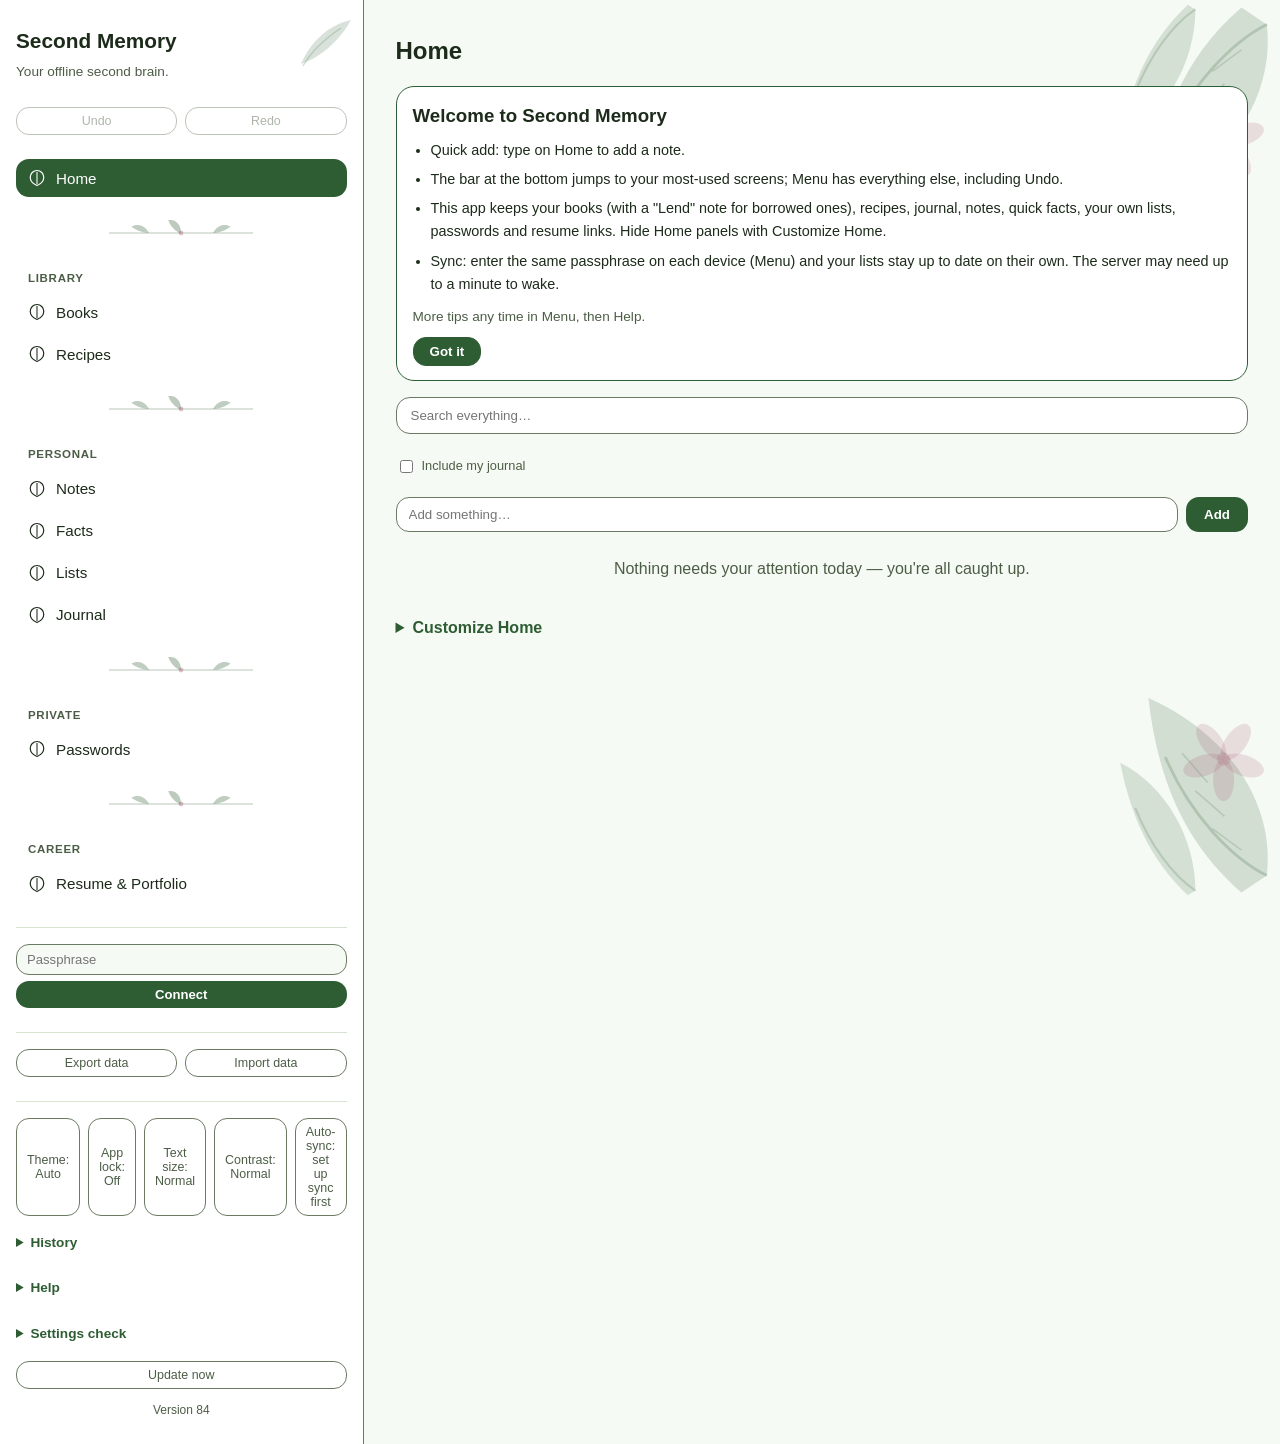
==== commit 320baf19: "v84: quick facts, custom lists and a lent-to note on books; the sync server now names facts and cust" ====
--- a/index.html
+++ b/index.html
@@ -94,6 +94,24 @@
             </button>
           </li>
           <li>
+            <button type="button" class="nav-item" data-tab="facts">
+              <svg class="nav-icon" viewBox="0 0 24 24" width="18" height="18" aria-hidden="true" focusable="false">
+                <path d="M12 2C7 2 3 6 3 11c0 5 4 9 9 11 5-2 9-6 9-11 0-5-4-9-9-9z" fill="none" stroke="currentColor" stroke-width="1.6"/>
+                <path d="M12 4v16" stroke="currentColor" stroke-width="1.4"/>
+              </svg>
+              Facts
+            </button>
+          </li>
+          <li>
+            <button type="button" class="nav-item" data-tab="lists">
+              <svg class="nav-icon" viewBox="0 0 24 24" width="18" height="18" aria-hidden="true" focusable="false">
+                <path d="M12 2C7 2 3 6 3 11c0 5 4 9 9 11 5-2 9-6 9-11 0-5-4-9-9-9z" fill="none" stroke="currentColor" stroke-width="1.6"/>
+                <path d="M12 4v16" stroke="currentColor" stroke-width="1.4"/>
+              </svg>
+              Lists
+            </button>
+          </li>
+          <li>
             <button type="button" class="nav-item" data-tab="journal">
               <svg class="nav-icon" viewBox="0 0 24 24" width="18" height="18" aria-hidden="true" focusable="false">
                 <path d="M12 2C7 2 3 6 3 11c0 5 4 9 9 11 5-2 9-6 9-11 0-5-4-9-9-9z" fill="none" stroke="currentColor" stroke-width="1.6"/>
@@ -447,6 +465,42 @@
     </section>
 
     <!-- Notes tab: add form and a list of note previews. Cards come from notes-card-template via renderNotes. -->
+    <!-- Facts tab: short things you look up (a shoe size, a plate number, a policy number). Tap a label or value to edit it. Built by renderFacts. -->
+    <section class="collection" id="facts-collection" hidden>
+      <div class="collection-toolbar toolbar-leaf">
+        <h2>Facts</h2>
+        <input type="search" id="facts-search-input" placeholder="Search facts…" aria-label="Search facts">
+      </div>
+      <details class="add-dropdown">
+        <summary>Add a fact</summary>
+        <form id="facts-add-form" class="add-form add-form-stacked">
+          <input type="text" id="facts-label-input" placeholder="What is it? (for example Shoe size)" aria-label="Fact label" autocomplete="off">
+          <input type="text" id="facts-value-input" placeholder="The answer (for example 8.5)" aria-label="Fact value" autocomplete="off">
+          <p class="form-error" id="facts-form-error" hidden></p>
+          <button type="submit">Add fact</button>
+        </form>
+      </details>
+      <ul class="card-list flat-list" id="facts-list"></ul>
+      <p class="empty-state" id="facts-empty-state" hidden>No facts yet — add the things you keep having to look up.</p>
+    </section>
+
+    <!-- Lists tab: your own named lists (gift ideas, packing, movies to watch), each with tick-off items. Built by renderCustomLists. -->
+    <section class="collection" id="lists-collection" hidden>
+      <div class="collection-toolbar toolbar-leaf">
+        <h2>Lists</h2>
+      </div>
+      <details class="add-dropdown">
+        <summary>New list</summary>
+        <form id="lists-add-form" class="add-form add-form-stacked">
+          <input type="text" id="lists-name-input" placeholder="List name (for example Packing)" aria-label="List name" autocomplete="off">
+          <p class="form-error" id="lists-form-error" hidden></p>
+          <button type="submit">Create list</button>
+        </form>
+      </details>
+      <ul class="card-list flat-list" id="lists-list"></ul>
+      <p class="empty-state" id="lists-empty-state" hidden>No lists yet — make one for anything you want to keep track of.</p>
+    </section>
+
     <section class="collection" id="notes-collection" hidden>
       <div class="collection-toolbar toolbar-leaf">
         <h2>Notes</h2>
@@ -585,6 +639,11 @@
         <span class="book-author"></span>
         <span class="book-finished" hidden></span>
         <span class="book-rating"></span>
+        <span class="book-lent" hidden></span>
+      </div>
+      <div class="lend-row" hidden>
+        <input type="text" class="lend-input" placeholder="Lent to (name)" aria-label="Lent to">
+        <button type="button" class="lend-save">Save</button>
       </div>
       <div class="book-actions">
         <label class="rating-label" hidden>
@@ -608,6 +667,7 @@
           <option value="jons_bookshelf">Move: Jon's Bookshelf — Unread</option>
           <option value="jons_bookshelf_read">Move: Jon's Bookshelf — Read</option>
         </select>
+        <button type="button" class="lend-btn">Lend</button>
         <button type="button" class="edit-btn">Edit</button>
         <button type="button" class="delete-btn" aria-label="Delete book">Delete</button>
       </div>
--- a/style.css
+++ b/style.css
@@ -2249,3 +2249,49 @@
 /* The vault's create and unlock forms are .add-form (display: flex), which would override the hidden attribute. */
 .add-form[hidden], #vault-open[hidden] { display: none; }
 
+
+/* ===== 36. Facts, Lists and "lent to" ===== */
+
+.fact-card, .custom-list-card {
+  overflow-wrap: anywhere;
+  border: 1px solid var(--border-soft);
+  border-radius: 18px;
+  padding: 14px 16px;
+  background: var(--bg);
+}
+.fact-label { display: block; color: var(--muted); font-size: 0.85rem; cursor: text; }
+.fact-value { margin: 2px 0 8px; font-size: 1.15rem; font-weight: 600; cursor: text; }
+.fact-actions, .custom-list-head { display: flex; flex-wrap: wrap; align-items: center; gap: 8px; }
+.fact-actions button, .custom-list-head button, .custom-item button, .lend-btn, .lend-save {
+  padding: 4px 12px;
+  border: 1px solid var(--border);
+  border-radius: 13px;
+  background: transparent;
+  color: var(--text);
+  cursor: pointer;
+  font-size: 0.85rem;
+}
+.custom-list-head h3 { margin: 0; flex: 1; cursor: text; }
+.custom-list-count { color: var(--muted); font-size: 0.85rem; }
+.custom-items { list-style: none; margin: 10px 0; padding: 0; display: flex; flex-direction: column; gap: 6px; }
+.custom-item { display: flex; align-items: center; gap: 8px; }
+.custom-item label { flex: 1; display: flex; align-items: center; gap: 8px; }
+.custom-item.is-done .custom-item-text { text-decoration: line-through; color: var(--muted); }
+.custom-add { display: flex; gap: 8px; }
+.custom-add input { flex: 1; min-width: 0; }
+.book-lent { display: block; color: var(--accent-2); font-size: 0.85rem; font-weight: 600; }
+.lend-row { display: flex; gap: 8px; margin: 8px 0; }
+.lend-row[hidden] { display: none; }
+.lend-row input { flex: 1; min-width: 0; }
+
+/* The text box that replaces a name or value while you edit it in place. */
+.inline-edit {
+  flex: 1;
+  min-width: 140px;
+  padding: 4px 8px;
+  border: 1px solid var(--accent);
+  border-radius: 10px;
+  background: var(--bg);
+  color: var(--text);
+  font: inherit;
+}
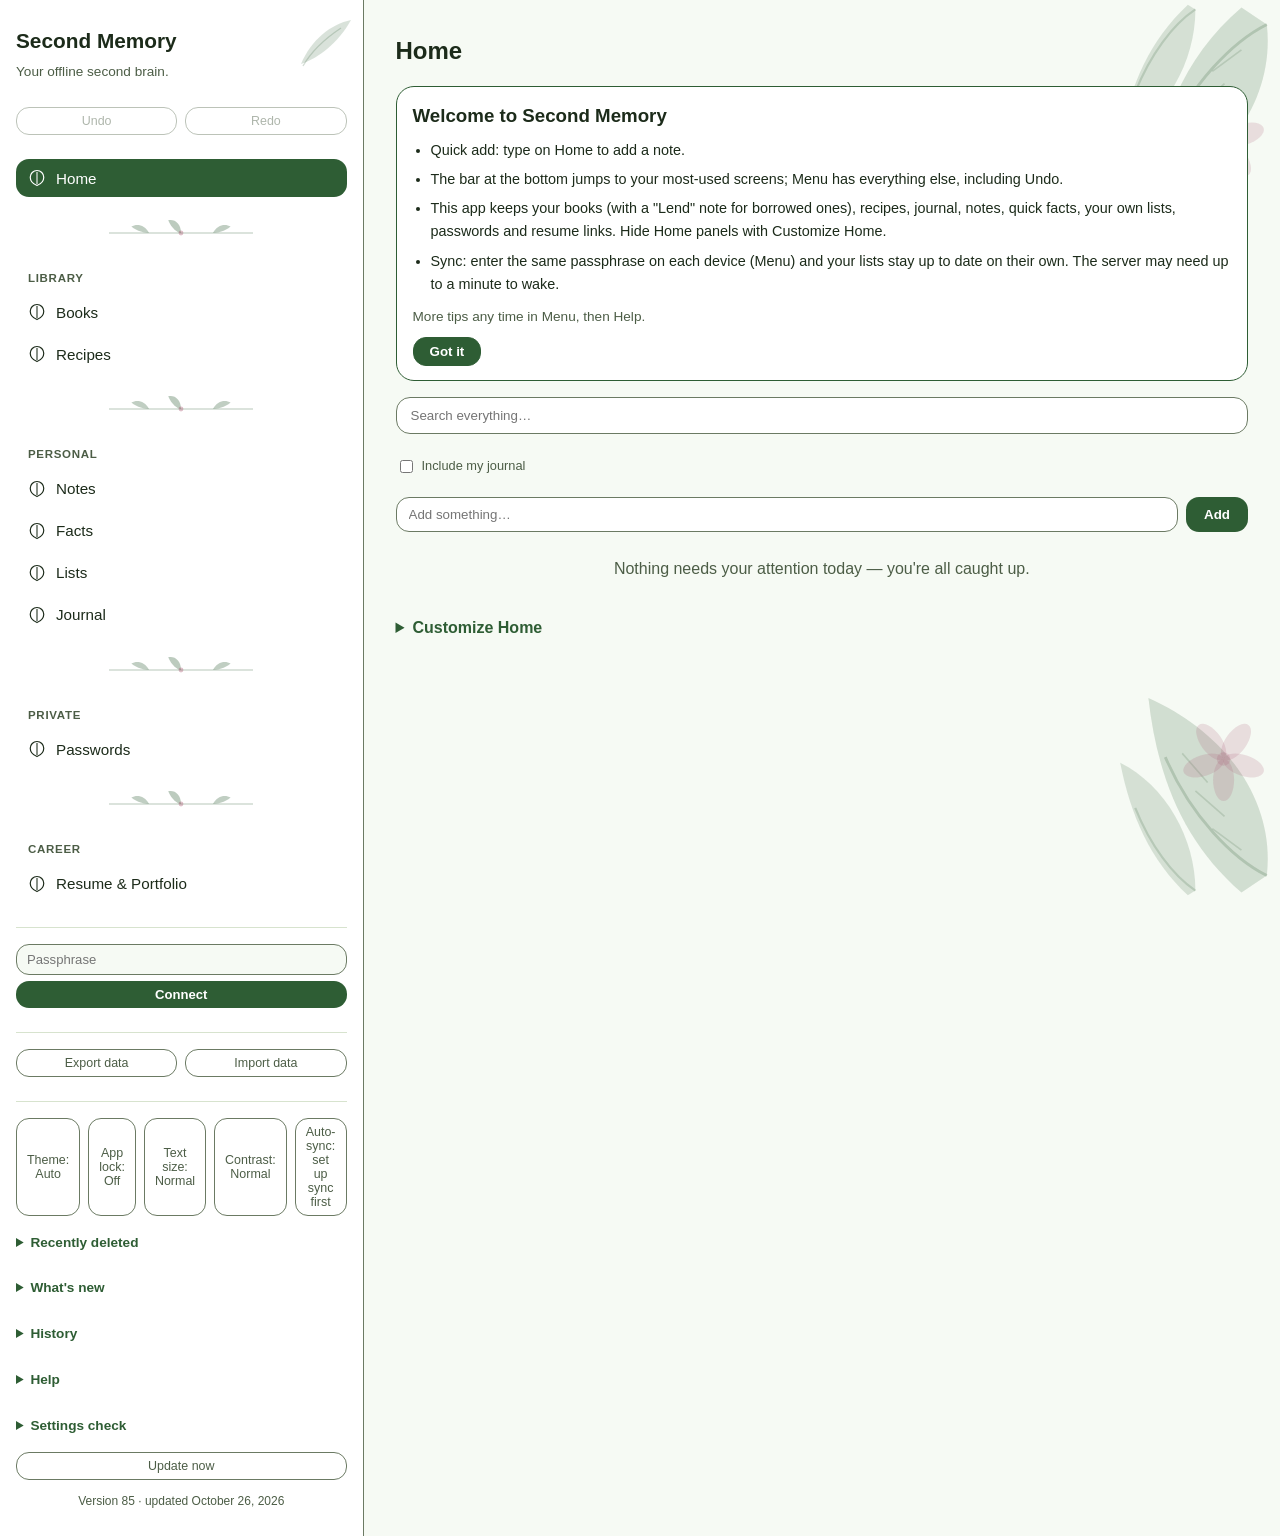
==== commit de8454a0: "v85: What's new, last-updated date, Check-first import, backup format version, Recently deleted, sto" ====
--- a/index.html
+++ b/index.html
@@ -180,6 +180,14 @@
       </div>
       <input type="file" id="import-file-input" accept="application/json" hidden>
       <p class="sync-status-text data-io-status" id="data-io-status" role="status" hidden></p>
+      <!-- "Check first": what a chosen file would add, shown before anything is saved. -->
+      <div class="import-preview" id="import-preview" role="region" aria-label="Import preview" hidden>
+        <p id="import-preview-text"></p>
+        <div class="import-preview-buttons">
+          <button type="button" id="import-preview-go">Import</button>
+          <button type="button" id="import-preview-cancel">Cancel</button>
+        </div>
+      </div>
     </div>
 
     <!-- Menu footer: Theme, App lock, Text size and Contrast buttons (labels filled by app.js) and the app version. -->
@@ -192,6 +200,16 @@
         <button type="button" id="contrast-btn" class="data-io-btn">Contrast: Normal</button>
         <button type="button" id="autosync-btn" class="data-io-btn">Auto-sync: On</button>
       </div>
+      <!-- Everything deleted lately, each with a Restore button (deletes are never permanent until the vault or a backup says so). -->
+      <details class="settings-check" id="deleted-box">
+        <summary>Recently deleted</summary>
+        <ul class="settings-check-list" id="deleted-list"></ul>
+      </details>
+      <!-- What changed in each version. -->
+      <details class="settings-check" id="whatsnew-box">
+        <summary>What's new</summary>
+        <div id="whatsnew-list"></div>
+      </details>
       <!-- The last changes made in this visit, each with an Undo that also undoes the newer ones. -->
       <details class="settings-check" id="history-box">
         <summary>History</summary>
@@ -808,6 +826,9 @@
   <button type="button" id="update-banner-btn">Update now</button>
 </div>
 
+<!-- Shown while the device has no connection. -->
+<div class="offline-note" id="offline-note" role="status" hidden>You're offline. Everything still works; syncing waits until you're back online.</div>
+
 <!-- Short message with an Undo button after a delete; shown by showToast. -->
 <div class="toast" id="toast" role="status" aria-live="polite" hidden>
   <span id="toast-text"></span>
--- a/style.css
+++ b/style.css
@@ -2295,3 +2295,32 @@
   color: var(--text);
   font: inherit;
 }
+
+/* ===== 37. What's new, import preview, offline note ===== */
+
+.import-preview { margin: 8px 0; padding: 10px 12px; border: 1px solid var(--accent); border-radius: 14px; font-size: 0.85rem; white-space: pre-line; }
+.import-preview[hidden] { display: none; }
+.import-preview p { margin: 0 0 8px; }
+.import-preview-buttons { display: flex; gap: 8px; }
+.import-preview-buttons button { padding: 4px 14px; border: 1px solid var(--border); border-radius: 13px; background: transparent; color: var(--text); cursor: pointer; }
+#import-preview-go { background: var(--accent); border-color: var(--accent); color: var(--accent-contrast); font-weight: 600; }
+
+#whatsnew-list { font-size: 0.85rem; margin-top: 8px; }
+#whatsnew-list h4 { margin: 10px 0 2px; font-size: 0.9rem; }
+#whatsnew-list ul { margin: 0; padding-left: 18px; }
+#deleted-list button { padding: 3px 10px; }
+
+.offline-note {
+  position: fixed;
+  top: 0;
+  left: 0;
+  right: 0;
+  z-index: 60;
+  padding: 6px 12px;
+  background: var(--accent-2);
+  color: var(--bg);
+  text-align: center;
+  font-size: 0.85rem;
+}
+.offline-note[hidden] { display: none; }
+html[data-locked] .offline-note { visibility: hidden; }
